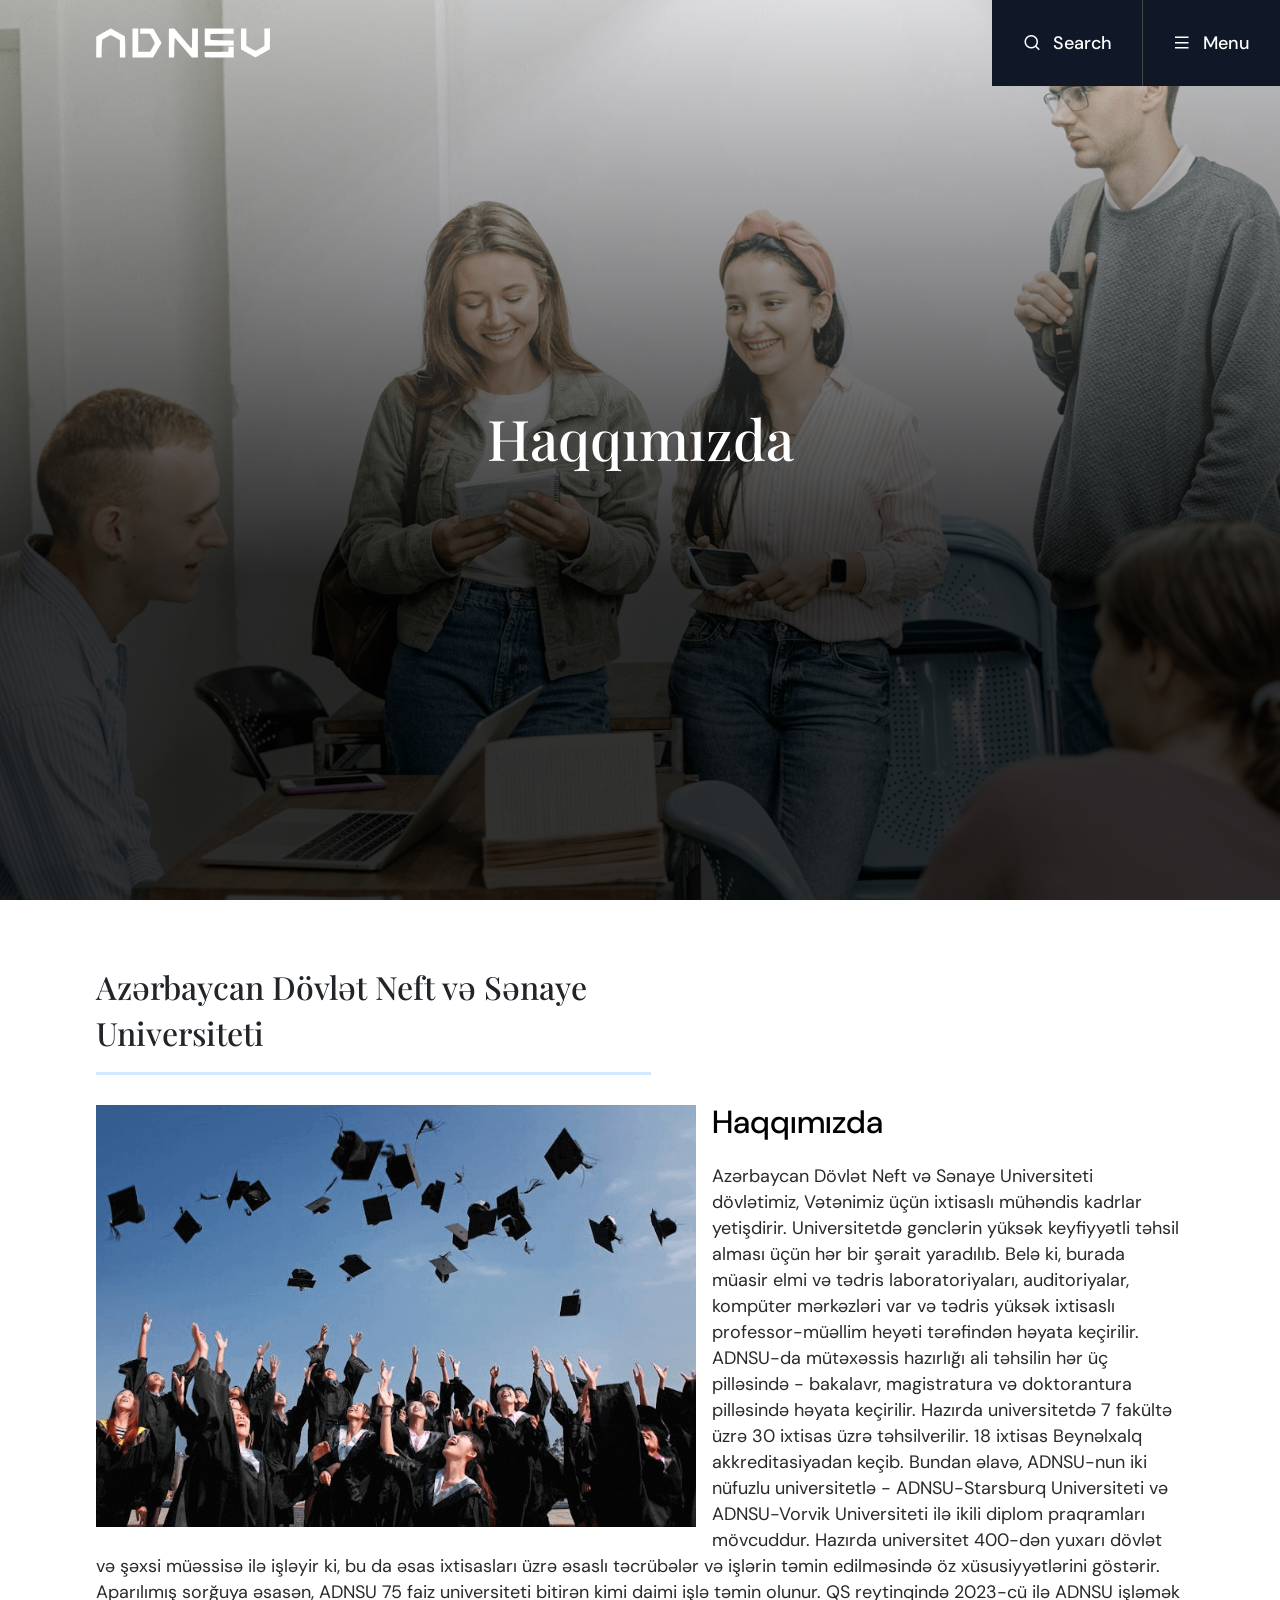
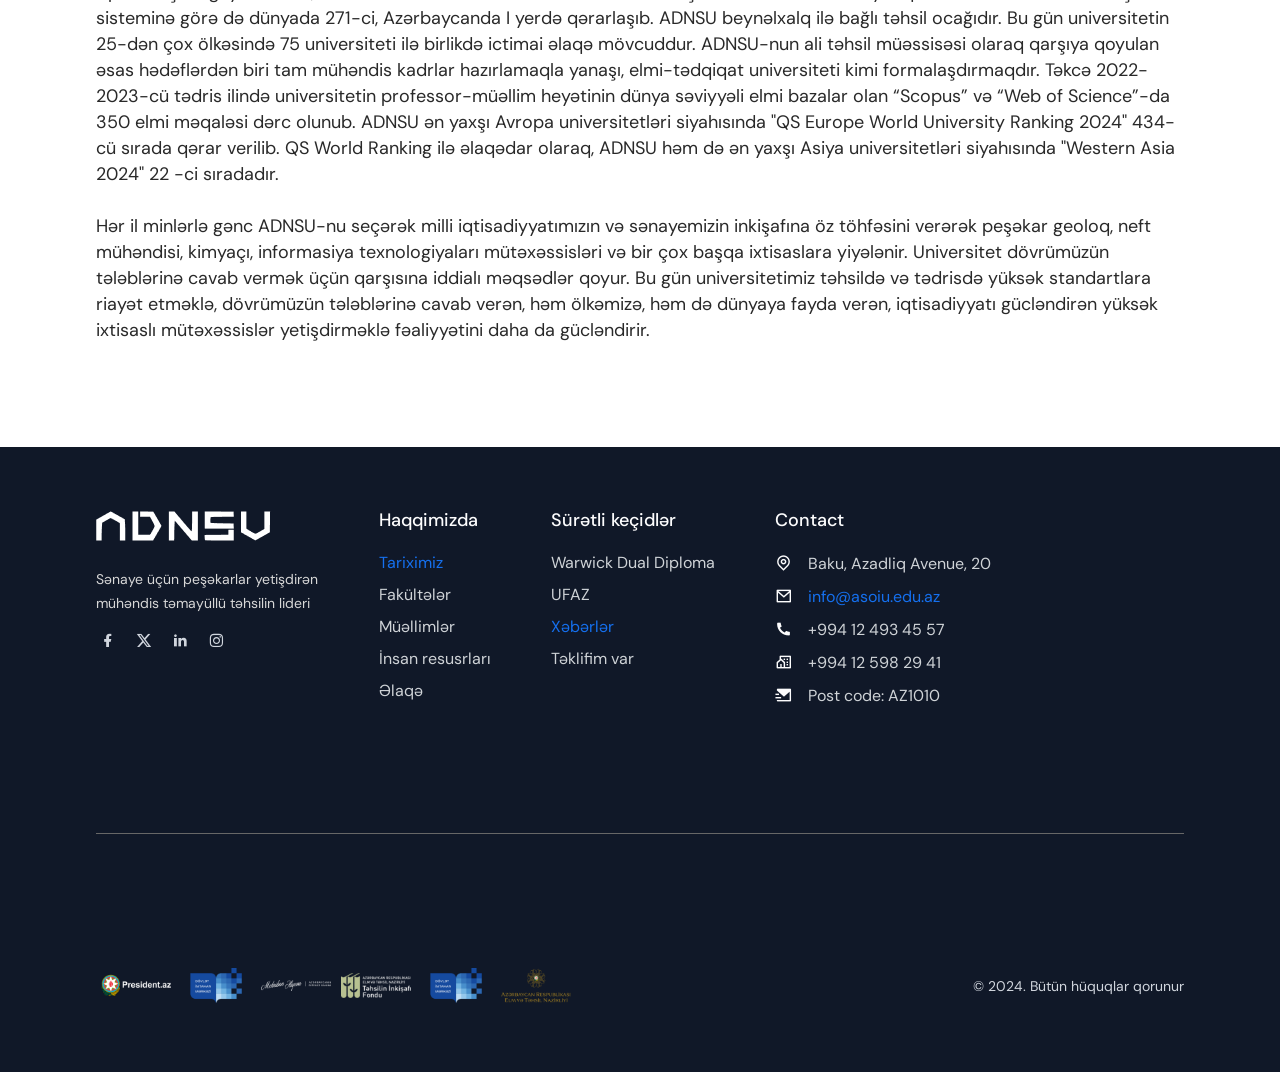
==== about_us.html @ 7d1d4681 "first commit" ====
<!DOCTYPE html>
<html lang="en">

<head>
    <meta charset="UTF-8">
    <meta name="viewport" content="width=device-width, initial-scale=1.0">
    <title>ASOIU - About Us Page</title>
    <link rel="shortcut icon" href="assets/img/favicon.ico" type="image/x-icon">
    <link rel="stylesheet" href="assets/plugins/wow@1.1.3/animate.min.css">
    <link rel="stylesheet" href="assets/plugins/owlcarousel@2.3.4/assets/owl.carousel.min.css">
    <link rel="stylesheet" href="assets/plugins/fancybox@5.0.36/fancybox.min.css">
    <link rel="stylesheet" href="assets/plugins/bootstrap@5.3.3/bootstrap.min.css">
    <link rel="stylesheet" href="assets/plugins/swiper@11.1.4/swiper-bundle.min.css">
    <link rel="stylesheet" href="assets/css/reset.css">
    <link rel="stylesheet" href="assets/css/main.css">
</head>

<body>
    <header class="header" style="background-image: url('assets/img/header/2.png');">
        <nav class="header__navbar">
            <figure class="navbar__logo">
                <a class="navbar__logo-link" href="#">
                    <img class="navbar__logo-img" src="assets/img/logo.png" alt="Logo">
                </a>
            </figure>
            <div class="navbar__navigation">
                <div class="navbar__search">
                    <button class="navbar__search-btn" id="navbar_search_btn">
                        <i class="ri-search-line"></i>
                        <span class="navbar__search-btn-name">Search</span>
                    </button>
                    <form class="navbar__search-input-container" id="navbar_search_input_container">
                        <input class="navbar__search-input" type="text" name="navbar_search" placeholder="Search...">
                        <i class="ri-search-line"></i>
                        <i class="ri-close-circle-line" id="navbar_search_close_btn"></i>
                    </form>
                </div>
                <div class="navbar__burger">
                    <button class="navbar__burger-btn" id="navbar_burger_btn">
                        <i class="ri-menu-line"></i>
                        <span class="navbar__burger-btn-name">Menu</span>
                    </button>
                </div>
            </div>
            <div class="navbar__menu" id="navbar_menu">
                <div class="menu__heading">
                    <div class="menu__logo">
                        <img class="menu__logo-img" src="assets/img/logo.png" alt="Logo">
                    </div>
                    <button class="menu__close-btn" id="navbar_menu_close_btn">
                        <span class="menu__close-btn-name">Close</span>
                        <i class="ri-close-large-line"></i>
                    </button>
                </div>
                <div class="menu__container">
                    <div class="menu" id="menu">
                        <ul class="menu__list">
                            <li class="menu__item">
                                <a class="menu__link" href="#" data-dropdown-observed="adnsu">
                                    ADNSU
                                </a>
                                <i class="ri-arrow-right-s-line"></i>
                            </li>
                            <li class="menu__item">
                                <a class="menu__link" href="#" data-dropdown-observed="struktur">
                                    Struktur
                                </a>
                                <i class="ri-arrow-right-s-line"></i>
                            </li>
                            <li class="menu__item">
                                <a class="menu__link" href="#">
                                    Akademik Fəaliyyət
                                </a>
                            </li>
                            <li class="menu__item">
                                <a class="menu__link" href="#">
                                    Xidmətlər
                                </a>
                            </li>
                            <li class="menu__item">
                                <a class="menu__link" href="#">
                                    Tələbə
                                </a>
                            </li>
                            <li class="menu__item">
                                <a class="menu__link" href="#">
                                    Example 1
                                </a>
                            </li>
                            <li class="menu__item">
                                <a class="menu__link" href="#">
                                    Example 2
                                </a>
                            </li>
                            <li class="menu__item">
                                <a class="menu__link" href="#">
                                    Example 3
                                </a>
                            </li>
                        </ul>
                    </div>
                    <div class="menu menu__dropdown" id="adnsu">
                        <ul class="menu__dropdown-list">
                            <li class="menu__dropdown-item">
                                <a class="menu__dropdown-link" href="#" data-dropdown-observed="example">
                                    Haqqımızda
                                </a>
                                <i class="ri-arrow-right-s-line"></i>
                            </li>
                            <li class="menu__dropdown-item">
                                <a class="menu__dropdown-link" href="#">
                                    Tariximiz
                                </a>
                            </li>
                            <li class="menu__dropdown-item">
                                <a class="menu__dropdown-link" href="#">
                                    Rəsmi sənədlər
                                </a>
                            </li>
                            <li class="menu__dropdown-item">
                                <a class="menu__dropdown-link" href="#">
                                    Keyfiyyət təminatı
                                </a>
                            </li>
                            <li class="menu__dropdown-item">
                                <a class="menu__dropdown-link" href="#">
                                    İdarə heyəti
                                </a>
                            </li>
                            <li class="menu__dropdown-item">
                                <a class="menu__dropdown-link" href="#">
                                    Administrasiya
                                </a>
                            </li>
                            <li class="menu__dropdown-item">
                                <a class="menu__dropdown-link" href="#">
                                    Mərkəzlər
                                </a>
                            </li>
                        </ul>
                    </div>
                    <div class="menu menu__dropdown" id="struktur">
                        <ul class="menu__dropdown-list">
                            <li class="menu__dropdown-item">
                                <a class="menu__dropdown-link" href="#">
                                    Beynəlxalq əlaqələr şöbəsi
                                </a>
                            </li>
                            <li class="menu__dropdown-item">
                                <a class="menu__dropdown-link" href="#">
                                    İctimaiyyətlə Əlaqələr və MarketinqDepartamenti
                                </a>
                            </li>
                            <li class="menu__dropdown-item">
                                <a class="menu__dropdown-link" href="#">
                                    Tədris-metodika şöbəsi
                                </a>
                            </li>
                            <li class="menu__dropdown-item">
                                <a class="menu__dropdown-link" href="#">
                                    Mühasibatlıq
                                </a>
                            </li>
                            <li class="menu__dropdown-item">
                                <a class="menu__dropdown-link" href="#">
                                    Kadrlar şöbəsi
                                </a>
                            </li>
                        </ul>
                    </div>
                    <div class="menu menu__dropdown" id="example">
                        <ul class="menu__dropdown-list">
                            <li class="menu__dropdown-item">
                                <a class="menu__dropdown-link" href="#">
                                    Example 1
                                </a>
                            </li>
                            <li class="menu__dropdown-item">
                                <a class="menu__dropdown-link" href="#">
                                    Example 2
                                </a>
                            </li>
                        </ul>
                    </div>
                </div>
                <div class="menu__quick-links">
                    <div class="quick-links__heading">
                        <span class="quick-links__title">Quick Links</span>
                        <i class="ri-arrow-right-s-line"></i>
                    </div>
                    <div class="quick-links__links">
                        <a class="quick-links__link" href="#">Warwick Dual Diploma</a>
                        <a class="quick-links__link" href="#">UFAZ</a>
                        <a class="quick-links__link" href="#">News</a>
                        <a class="quick-links__link" href="#">I have an idea</a>
                        <a class="quick-links__link" href="#">Contact us</a>
                    </div>
                </div>
            </div>
        </nav>
        <div class="header__heading">
            <h1 class="header__heading-title">
                Haqqımızda
            </h1>
        </div>
    </header>
    <main class="main">
        <section class="section">
            <h1 class="about__heading-title">Azərbaycan Dövlət Neft və Sənaye Universiteti</h1>
            <div class="about__content">
                <img src="assets/img/about_us/1.png" alt="graduates"
                    class="about__content-image">
                <h3 class="about__content-title">Haqqımızda</h3>
                <p class="about__content-text">
                    Azərbaycan Dövlət Neft və Sənaye Universiteti dövlətimiz, Vətənimiz üçün ixtisaslı mühəndis
                    kadrlar
                    yetişdirir. Universitetdə gənclərin yüksək keyfiyyətli təhsil alması üçün hər bir şərait
                    yaradılıb.
                    Belə ki, burada müasir elmi və tədris laboratoriyaları, auditoriyalar, kompüter mərkəzləri var
                    və
                    tədris yüksək ixtisaslı professor-müəllim heyəti tərəfindən həyata keçirilir. ADNSU-da
                    mütəxəssis
                    hazırlığı ali təhsilin hər üç pilləsində - bakalavr, magistratura və doktorantura pilləsində
                    həyata
                    keçirilir. Hazırda universitetdə 7 fakültə üzrə 30 ixtisas üzrə təhsilverilir. 18 ixtisas
                    Beynəlxalq
                    akkreditasiyadan keçib. Bundan əlavə, ADNSU-nun iki nüfuzlu universitetlə - ADNSU-Starsburq
                    Universiteti və ADNSU-Vorvik Universiteti ilə ikili diplom praqramları mövcuddur.

                    Hazırda universitet 400-dən yuxarı dövlət və şəxsi müəssisə ilə işləyir ki, bu da əsas ixtisasları
                    üzrə
                    əsaslı təcrübələr və işlərin təmin edilməsində öz xüsusiyyətlərini göstərir. Aparılımış sorğuya
                    əsasən,
                    ADNSU 75 faiz universiteti bitirən kimi daimi işlə təmin olunur. QS reytinqində 2023-cü ilə ADNSU
                    işləmək
                    sisteminə görə də dünyada 271-ci, Azərbaycanda I yerdə qərarlaşıb. ADNSU beynəlxalq ilə bağlı təhsil
                    ocağıdır. Bu gün universitetin 25-dən çox ölkəsində 75 universiteti ilə birlikdə ictimai əlaqə
                    mövcuddur.
                    ADNSU-nun ali təhsil müəssisəsi olaraq qarşıya qoyulan əsas hədəflərdən biri tam mühəndis kadrlar
                    hazırlamaqla yanaşı, elmi-tədqiqat universiteti kimi formalaşdırmaqdır. Təkcə 2022-2023-cü tədris
                    ilində
                    universitetin professor-müəllim heyətinin dünya səviyyəli elmi bazalar olan “Scopus” və “Web of
                    Science”-da
                    350 elmi məqaləsi dərc olunub. ADNSU ən yaxşı Avropa universitetləri siyahısında "QS Europe World
                    University
                    Ranking 2024" 434-cü sırada qərar verilib. QS World Ranking ilə əlaqədar olaraq, ADNSU həm də ən
                    yaxşı
                    Asiya
                    universitetləri siyahısında "Western Asia 2024" 22 -ci sıradadır.
                    <br><br>
                    Hər il minlərlə gənc ADNSU-nu seçərək milli iqtisadiyyatımızın və sənayemizin inkişafına öz
                    töhfəsini
                    verərək peşəkar geoloq, neft mühəndisi, kimyaçı, informasiya texnologiyaları mütəxəssisləri və bir
                    çox
                    başqa
                    ixtisaslara yiyələnir. Universitet dövrümüzün tələblərinə cavab vermək üçün qarşısına iddialı
                    məqsədlər
                    qoyur. Bu gün universitetimiz təhsildə və tədrisdə yüksək standartlara riayət etməklə, dövrümüzün
                    tələblərinə cavab verən, həm ölkəmizə, həm də dünyaya fayda verən, iqtisadiyyatı gücləndirən yüksək
                    ixtisaslı mütəxəssislər yetişdirməklə fəaliyyətini daha da gücləndirir.
                </p>
            </div>
        </section>
    </main>
    <footer class="footer">
        <section class="section">
            <div class="footer__grid-layout">
                <div class="footer__section">
                    <div class="footer__section-logo">
                        <a class="footer__section-logo-link" href="#">
                            <img class="footer__section-logo-img" src="assets/img/logo.png" alt="Logo">
                        </a>
                    </div>
                    <div class="footer__section-about">
                        <p class="footer__section-about-text">
                            Sənaye üçün peşəkarlar yetişdirən mühəndis təmayüllü təhsilin lideri
                        </p>
                    </div>
                    <div class="footer__section-icon">
                        <a class="footer__section-icon-link" href="#">
                            <i class="ri-facebook-fill"></i>
                        </a>
                        <a class="footer__section-icon-link" href="#">
                            <i class="ri-twitter-x-fill"></i>
                        </a>
                        <a class="footer__section-icon-link" href="#">
                            <i class="ri-linkedin-fill"></i>
                        </a>
                        <a class="footer__section-icon-link" href="#">
                            <i class="ri-instagram-line"></i>
                        </a>
                    </div>
                </div>
                <div class="footer__section">
                    <nav class="footer__nav">
                        <div class="footer__nav-section">
                            <h1 class="footer__nav-section-title">Haqqimizda</h1>
                        </div>
                        <ul class="footer__nav-list">
                            <li class="footer__nav-item">
                                <a class="footer__nav-link active" href="#">Tariximiz</a>
                            </li>
                            <li class="footer__nav-item">
                                <a class="footer__nav-link" href="#">Fakültələr</a>
                            </li>
                            <li class="footer__nav-item">
                                <a class="footer__nav-link" href="#">Müəllimlər</a>
                            </li>
                            <li class="footer__nav-item">
                                <a class="footer__nav-link" href="#">İnsan resusrları</a>
                            </li>
                            <li class="footer__nav-item">
                                <a class="footer__nav-link" href="#">Əlaqə</a>
                            </li>
                        </ul>
                    </nav>
                </div>
                <div class="footer__section">
                    <nav class="footer__nav">
                        <div class="footer__nav-section">
                            <h1 class="footer__nav-section-title">Sürətli keçidlər</h1>
                        </div>
                        <ul class="footer__nav-list">
                            <li class="footer__nav-item">
                                <a class="footer__nav-link" href="#">Warwick Dual Diploma</a>
                            </li>
                            <li class="footer__nav-item">
                                <a class="footer__nav-link" href="#">UFAZ</a>
                            </li>
                            <li class="footer__nav-item ">
                                <a class="footer__nav-link active" href="#">Xəbərlər</a>
                            </li>
                            <li class="footer__nav-item">
                                <a class="footer__nav-link" href="#">Təklifim var</a>
                            </li>
                        </ul>
                    </nav>
                </div>
                <div class="footer__section">
                    <nav class="footer__nav">
                        <div class="footer__nav-section">
                            <h1 class="footer__nav-section-title">Contact</h1>
                        </div>
                        <ul class="footer__nav-list">
                            <li class="footer__nav-item">
                                <a class="footer__nav-link" href="#">
                                    <i class="ri-map-pin-line"></i>
                                    <span class="footer__nav-link-name">Baku, Azadliq Avenue, 20</span>
                                </a>
                            </li>
                            <li class="footer__nav-item">
                                <a class="footer__nav-link active" href="#">
                                    <i class="ri-mail-line"></i>
                                    <span class="footer__nav-link-name">info@asoiu.edu.az</span>
                                </a>
                            </li>
                            <li class="footer__nav-item">
                                <a class="footer__nav-link" href="#">
                                    <i class="ri-phone-fill"></i>
                                    <span class="footer__nav-link-name">+994 12 493 45 57</span>
                                </a>
                            </li>
                            <li class="footer__nav-item">
                                <a class="footer__nav-link" href="#">
                                    <i class="ri-community-line"></i>
                                    <span class="footer__nav-link-name">+994 12 598 29 41</span>
                                </a>
                            </li>
                            <li class="footer__nav-item">
                                <a class="footer__nav-link" href="#">
                                    <i class="ri-mail-send-fill"></i>
                                    <span class="footer__nav-link-name">Post code: AZ1010</span>
                                </a>
                            </li>
                        </ul>
                    </nav>
                </div>
            </div>
        </section>
        <section class="section">
            <div class="footer__separator"></div>
        </section>
        <section class="section">
            <div class="footer__copyright">
                <div class="footer__partners">
                    <div class="partner__logo">
                        <a class="partner__link" href="#">
                            <img class="partner__logo-img" src="assets/img/partners/1.png" alt="Partner Logo">
                        </a>
                    </div>
                    <div class="partner__logo">
                        <a class="partner__link" href="#">
                            <img class="partner__logo-img" src="assets/img/partners/2.png" alt="Partner Logo">
                        </a>
                    </div>
                    <div class="partner__logo">
                        <a class="partner__link" href="#">
                            <img class="partner__logo-img" src="assets/img/partners/3.png" alt="Partner Logo">
                        </a>
                    </div>
                    <div class="partner__logo">
                        <a class="partner__link" href="#">
                            <img class="partner__logo-img" src="assets/img/partners/4.png" alt="Partner Logo">
                        </a>
                    </div>
                    <div class="partner__logo">
                        <a class="partner__link" href="#">
                            <img class="partner__logo-img" src="assets/img/partners/2.png" alt="Partner Logo">
                        </a>
                    </div>
                    <div class="partner__logo">
                        <a class="partner__link" href="#">
                            <img class="partner__logo-img" src="assets/img/partners/5.png" alt="Partner Logo">
                        </a>
                    </div>
                </div>
                <div class="footer__copyright-data">
                    <p class="footer__copyright-text">&copy; 2024. Bütün hüquqlar qorunur</p>
                </div>
            </div>
        </section>
    </footer>
    <script src="assets/plugins/jquery@3.7.1/jquery.min.js"></script>
    <script src="assets/plugins/jqueryui@1.14.0/jquery-ui.min.js"></script>
    <script src="assets/plugins/wow@1.1.3/wow.min.js"></script>
    <script src="assets/plugins/owlcarousel@2.3.4/owl.carousel.min.js"></script>
    <script src="assets/plugins/fancybox@5.0.36/fancybox.umd.min.js"></script>
    <script src="assets/plugins/bootstrap@5.3.3/bootstrap.bundle.min.js"></script>
    <script src="assets/plugins/swiper@11.1.4/swiper-bundle.min.js"></script>
    <script defer src="assets/js/main.js"></script>
</body>

</html>
---- assets/css/main.css ----
@import url("https://fonts.googleapis.com/css2?family=DM+Sans:ital,opsz,wght@0,9..40,100..1000;1,9..40,100..1000&display=swap");
@import url("https://fonts.googleapis.com/css2?family=Playfair+Display:ital,wght@0,400..900;1,400..900&display=swap");
@import url("../icons/remixicon@4.3.0/remixicon.css");

*,
*::before,
*::after {
    margin: 0px;
    padding: 0px;
    box-sizing: border-box;
}

body {
    font-family: "DM Sans", sans-serif;
    background-color: #FFFFFF;
    overflow-x: hidden;
    overflow-y: auto;
}


/*HEADER STYLE - START*/

.header {
    position: relative;
    width: 100%;
    height: 100vh;
    background-color: #FFFFFF;
    background-size: cover;
    background-repeat: no-repeat;
    background-position: center center;
    overflow: hidden;
}

.header__compact {
    height: auto;
}

.header__half {
    height: 50vh;
}

.header__compact>.header__navbar {
    position: static;
    background-color: #CECCCC;
}

.header__compact::before {
    content: none !important;
    display: none;
}

.header::before {
    content: "";
    position: absolute;
    bottom: 0px;
    left: 0px;
    width: 100%;
    height: 100%;
    background-image: linear-gradient(180deg, rgba(186, 186, 186, 0.4) 0%, rgba(0, 0, 0, 0.8) 64%);
    z-index: 2;
}

.header__navbar {
    position: absolute;
    width: 100%;
    height: auto;
    display: flex;
    flex-direction: row;
    justify-content: space-between;
    align-items: center;
    z-index: 512;
}

.navbar__logo {
    width: 175px;
    height: 30px;
    margin-left: 96px;
    overflow: hidden;
}

.navbar__logo-link {
    display: flex;
    flex-direction: column;
    justify-content: flex-start;
    align-items: flex-start;
}

.navbar__logo-img {
    width: 100%;
    height: 100%;
    object-fit: contain;
    object-position: center center;
}

.navbar__navigation {
    display: flex;
    flex-direction: row;
    justify-content: flex-end;
    align-items: stretch;
    transition: width 160ms linear;
}

.navbar__search {
    width: 100%;
    min-width: 151px;
    height: auto;
    display: flex;
    flex-direction: row;
    justify-content: space-between;
    align-items: center;
    background-color: #101828;
    border-right: 1px solid #464646;
    padding: 30px;
    overflow: hidden;
    transition: width 160ms linear;
}

.navbar__search-btn {
    width: 90px;
    display: flex;
    flex-direction: row;
    justify-content: center;
    align-items: center;
    background-color: transparent;
    border: none;
    outline: none;
    color: #FFFFFF;
    transition: width 160ms linear;
    overflow: hidden;
    cursor: pointer;
}

.navbar__search-btn>i {
    display: flex;
    font-size: 18px;
    color: inherit;
    margin-right: 12px;
    transition: color 160ms linear;
}

.navbar__search-btn-name {
    font-family: "DM Sans", sans-serif;
    font-size: 18px;
    font-weight: 500;
    line-height: 26px;
    text-align: center;
    color: inherit;
    transition: color 160ms linear;
}

.navbar__search-btn:hover {
    color: #1570EF;
}

.navbar__search-input-container {
    position: relative;
    width: 0px;
    height: 26px;
    transition: width 160ms linear;
    overflow: hidden;
}

.navbar__search-input {
    position: absolute;
    top: 0px;
    left: 0px;
    width: 100%;
    height: 100%;
    background-color: transparent;
    border: none;
    outline: none;
    font-size: 12px;
    font-weight: 400;
    line-height: 16px;
    color: #FFFFFF;
    padding: 6px 66px 6px 6px;
}

.navbar__search-input::placeholder {
    color: rgba(255, 255, 255, 0.5);
}

.navbar__search-input-container>i:nth-of-type(1) {
    position: absolute;
    top: 3px;
    right: 36px;
    display: flex;
    font-size: 20px;
    color: #FFFFFF;
    transition: color 160ms linear;
    cursor: pointer;
}

.navbar__search-input-container>i:nth-of-type(1):hover {
    color: #1570EF;
}

.navbar__search-input-container>i:nth-of-type(2) {
    position: absolute;
    top: 3px;
    right: 6px;
    display: flex;
    font-size: 20px;
    color: #FFFFFF;
    transition: color 160ms linear;
    cursor: pointer;
}

.navbar__search-input-container>i:nth-of-type(2):hover {
    color: #1570EF;
}

.navbar__burger {
    display: flex;
    flex-direction: row;
    justify-content: center;
    align-items: center;
    background-color: #101828;
    padding: 30px;
}

.navbar__burger-btn {
    display: flex;
    flex-direction: row;
    justify-content: center;
    align-items: center;
    background-color: transparent;
    border: none;
    outline: none;
    color: #FFFFFF;
    transition: color 160ms linear;
    cursor: pointer;
}

.navbar__burger-btn>i {
    display: flex;
    flex-direction: column;
    justify-content: center;
    align-items: center;
    font-size: 18px;
    color: inherit;
    margin-right: 12px;
}

.navbar__burger-btn-name {
    font-family: "DM Sans", sans-serif;
    font-size: 18px;
    font-weight: 500;
    line-height: 26px;
    text-align: center;
    color: inherit;
}

.navbar__burger-btn:hover {
    color: #1570EF;
}

.navbar__menu {
    position: fixed;
    top: 0px;
    left: 0px;
    width: 100%;
    height: 100vh;
    display: none;
    flex-direction: column;
    justify-content: space-between;
    align-items: flex-start;
    background-color: rgba(0, 21, 40, 0.80);
    backdrop-filter: blur(8px);
    opacity: 1;
    padding: 0px 96px;
}

.menu__heading {
    width: 100%;
    height: auto;
    display: flex;
    flex-direction: row;
    justify-content: space-between;
    align-items: center;
    padding: 24px 0px;
    margin-bottom: 12px;
}

.menu__logo {
    width: 175px;
    height: 30px;
}

.menu__logo-img {
    width: 100%;
    height: 100%;
    object-fit: contain;
    object-position: center center;
}

.menu__close-btn {
    display: flex;
    flex-direction: row;
    justify-content: flex-start;
    align-items: center;
    border: none;
    outline: none;
    color: #FDFDFD;
    background-color: transparent;
    cursor: pointer;
}

.menu__close-btn-name {
    font-size: 18px;
    font-weight: 500;
    line-height: 26px;
    color: inherit;
    margin-right: 14px;
    transition: color 160ms linear;
}

.menu__close-btn>i {
    width: 38px;
    height: 38px;
    display: flex;
    flex-direction: row;
    justify-content: center;
    align-items: center;
    border: 1px solid #1570EF;
    border-radius: 50%;
    transition: color 160ms linear;
}

.menu__close-btn:hover {
    color: #1570EF;
}

.menu__container {
    width: 100%;
    height: 100%;
    display: flex;
    flex-direction: row;
    justify-content: flex-start;
    align-items: flex-start;
    overflow-y: hidden;
    overflow-x: auto;
}

.menu__container::-webkit-scrollbar {
    height: 4px;
    border-radius: 8px;
}

.menu__container::-webkit-scrollbar-thumb {
    background-color: #909090;
    border-radius: 8px;
}

.menu__container::-webkit-scrollbar-track {
    background-color: #D9D9D9;
    border-radius: 8px;
}

.menu {
    width: auto;
    height: 100%;
    display: flex;
    flex-direction: column;
    justify-content: flex-start;
    align-items: flex-start;
    padding-bottom: 32px;
}

.menu__list {
    width: auto;
    height: 100%;
    position: relative;
    display: flex;
    flex-direction: column;
    justify-content: flex-start;
    align-items: flex-start;
    list-style-type: none;
    padding-right: 32px;
    overflow-x: hidden;
    overflow-y: auto;
}

.menu__list::-webkit-scrollbar {
    width: 4px;
    border-radius: 8px;
}

.menu__list::-webkit-scrollbar-thumb {
    background-color: #909090;
    border-radius: 8px;
}

.menu__list::-webkit-scrollbar-track {
    background-color: #D9D9D9;
    border-radius: 8px;
}

.menu__item {
    width: 100%;
    height: auto;
    display: flex;
    flex-direction: row;
    justify-content: flex-start;
    align-items: center;
}

.menu__item>i {
    display: flex;
    font-size: 32px;
    color: #B1B1B1;
}

.menu__item:not(:last-of-type) {
    margin-bottom: 4px;
}

.menu__link {
    width: 100%;
    height: auto;
    display: flex;
    flex-direction: row;
    justify-content: flex-start;
    align-items: flex-start;
    text-decoration: none;
    text-wrap: nowrap;
    font-family: "Playfair Display", serif;
    font-size: 36px;
    font-weight: 600;
    line-height: 42px;
    color: #B1B1B1;
    padding: 10px 10px 10px 0px;
    transition: color 160ms linear;
}

.menu__link.active {
    text-decoration-line: underline;
    text-underline-offset: 10px;
    color: #FFFFFF;
}

.menu__link:hover {
    color: #FFFFFF;
}

.menu__dropdown {
    display: none;
}

.menu__dropdown-list {
    width: auto;
    height: 100%;
    position: relative;
    flex-direction: column;
    justify-content: flex-start;
    align-items: flex-start;
    list-style-type: none;
    padding: 0px 32px;
    overflow-x: hidden;
    overflow-y: auto;
}

.menu__dropdown-list::-webkit-scrollbar {
    width: 4px;
    border-radius: 8px;
}

.menu__dropdown-list::-webkit-scrollbar-thumb {
    background-color: #909090;
    border-radius: 8px;
}

.menu__dropdown-list::-webkit-scrollbar-track {
    background-color: #D9D9D9;
    border-radius: 8px;
}

.menu__dropdown-item {
    width: 100%;
    height: auto;
    display: flex;
    flex-direction: row;
    justify-content: flex-start;
    align-items: center;
}

.menu__dropdown-item>i {
    display: flex;
    font-size: 28px;
    color: #B1B1B1;
}

.menu__dropdown-item:not(:last-of-type) {
    margin-bottom: 4px;
}

.menu__dropdown-link {
    width: 100%;
    height: auto;
    display: flex;
    flex-direction: row;
    justify-content: flex-start;
    align-items: flex-start;
    text-decoration: none;
    text-wrap: nowrap;
    font-size: 20px;
    font-weight: 500;
    line-height: 32px;
    color: #B1B1B1;
    padding: 10px 10px 10px 0px;
    transition: color 160ms linear;
}

.menu__dropdown-link.active {
    text-decoration-line: underline;
    text-underline-offset: 10px;
    color: #FFFFFF;
}

.menu__dropdown-link:hover {
    color: #FFFFFF;
}

.menu__quick-links {
    width: 100%;
    height: auto;
    display: flex;
    flex-direction: row;
    justify-content: flex-start;
    align-items: center;
    padding: 24px 0px;
    overflow-x: auto;
    overflow-y: hidden;
}

.menu__quick-links::-webkit-scrollbar {
    height: 4px;
    border-radius: 8px;
}

.menu__quick-links::-webkit-scrollbar-thumb {
    background-color: #909090;
    border-radius: 8px;
}

.menu__quick-links::-webkit-scrollbar-track {
    background-color: #D9D9D9;
    border-radius: 8px;
}

.quick-links__heading {
    width: auto;
    height: auto;
    display: flex;
    flex-direction: row;
    justify-content: flex-start;
    align-items: center;
    margin-right: 16px;
}

.quick-links__title {
    text-wrap: nowrap;
    font-size: 28px;
    font-weight: 400;
    line-height: 40px;
    color: #B1B1B1;
}

.quick-links__heading>i {
    display: flex;
    font-size: 24px;
    color: #909090;
    margin-left: 10px;
}

.quick-links__links {
    width: auto;
    height: auto;
    display: flex;
    flex-direction: row;
    justify-content: flex-start;
    align-items: center;
}

.quick-links__link {
    text-decoration: none;
    text-wrap: nowrap;
    font-size: 24px;
    font-weight: 500;
    line-height: 36px;
    color: #B1B1B1;
    transition: color 160ms linear;
}

.quick-links__link:hover {
    text-decoration: none;
    font-size: 24px;
    font-weight: 500;
    line-height: 36px;
    color: #1570EF;
}

.quick-links__link:not(:last-of-type) {
    margin-right: 20px;
}

.header__heading {
    position: absolute;
    top: 50%;
    left: 50%;
    transform: translate(-50%, -50%);
    display: flex;
    flex-direction: column;
    justify-content: center;
    align-items: center;
    z-index: 128;
}

.header__heading-title {
    max-width: 656px;
    text-align: center;
    font-family: "Playfair Display", serif;
    font-size: 56px;
    font-weight: 500;
    line-height: 64px;
    color: #FFFFFF;
    margin-bottom: 24px;
}

.header__heading-description {
    max-width: 656px;
    text-align: center;
    font-size: 18px;
    font-weight: 400;
    line-height: 26px;
    color: #FDFDFD;
}

.header__heading-left-bottom {
    top: unset;
    right: unset;
    bottom: 0px;
    left: 0px;
    align-items: flex-start;
    transform: none;
    padding: 48px 80px;
}




.header__heading-separation {
    width: 100%;
    height: auto;
    display: flex;
    flex-direction: row;
    justify-content: space-between;
    align-items: center;
    padding: 0px 80px;
}

.header__heading-content {
    display: flex;
    flex-direction: row;
    justify-content: flex-start;
    align-items: center;
}

.header__heading-description--separation {
    max-width: 480px;
    font-size: 32px;
    line-height: 34px;
    text-align: left;
}

.header__heading-vertical-separator {
    width: 1px;
    height: 192px;
    background-color: #FFFFFF;
    margin-right: 90px;
}

/*HEADER STYLE - ENDED*/

/*MAIN STYLE - START*/

.main {
    width: 100%;
    height: auto;
    display: flex;
    flex-direction: column;
    justify-content: center;
    align-items: center;
    overflow: hidden;
}

.section {
    max-width: 1320px;
    width: 100%;
    height: auto;
    display: flex;
    flex-direction: column;
    justify-content: flex-start;
    align-items: flex-start;
    overflow: hidden;
}

.section__fluid {
    padding: 64px 0px;
}

/* .section__heading {
    width: 100%;
    height: auto;
    display: flex;
    flex-direction: column;
    justify-content: center;
    align-items: center;
}
 */
/* .section__title {
    text-align: center;
    font-size: 56px;
    font-weight: 700;
    line-height: 64px;
    color: #000000;
    margin-bottom: 24px;
}

.section__description {
    text-align: center;
    font-size: 22px;
    font-weight: 400;
    line-height: 34px;
    color: #000000;
    margin-bottom: 24px;
}

.section__link {
    border: 1px solid #98A2B3;
    text-decoration: none;
    font-size: 22px;
    font-weight: 500;
    line-height: 34px;
    color: #98A2B3;
    padding: 14px 24px;
    transition: background-color 160ms linear, color 160ms linear;
} */

/* .section__link:hover {
    background-color: #98A2B3;
    color: #FFFFFF;
}
 */










.login__section {
    width: 100%;
    height: 100vh;
    display: grid;
    grid-template-columns: 1.5fr 1fr;
    overflow: hidden;
}

.login__illustration {
    position: relative;
    width: 100%;
    height: 100%;
    display: flex;
    flex-direction: column;
    justify-content: center;
    align-items: center;
    background-color: #0575E6;
    background-image: linear-gradient(180deg, #0575E6 0%, #02298A 50%, #021B79 100%);
    background-size: cover;
    background-repeat: no-repeat;
    background-position: center center;
    filter: grayscale(100%);
    padding: 48px 80px;
    overflow: hidden;
    animation: illustrationAnimation 8192ms linear infinite alternate;
}

@keyframes illustrationAnimation {
    from {
        filter: grayscale(100%);
    }

    to {
        filter: grayscale(0%);
    }
}

.login__illustration-title {
    font-family: "Playfair Display", serif;
    font-size: 56px;
    font-weight: 600;
    line-height: 64px;
    color: #FFFFFF;
}

.login__panel {
    width: 100%;
    height: auto;
    display: flex;
    flex-direction: column;
    justify-content: flex-start;
    align-items: flex-start;
    padding: 48px 80px;
    overflow-x: hidden;
    overflow-y: auto;
}

.login__panel-form-container {
    width: 100%;
    height: auto;
    display: flex;
    flex: 1;
    flex-direction: column;
    justify-content: center;
    align-items: center;
    margin-bottom: 40px;
}

.login__panel-form {
    width: 100%;
    height: auto;
}

.login__panel-copyright {
    width: 100%;
    height: auto;
    display: flex;
    flex-direction: column;
    justify-content: center;
    align-items: center;
}

.login__panel-copyright-content {
    font-size: 14px;
    font-weight: 400;
    line-height: 22px;
    color: #6C6C6C;
    text-align: center;
    /* RENAME TEXT_ALIGN */
}

.input__wrapper {
    position: relative;
}

.input__wrapper>input {
    padding-right: 32px;
}

.input__wrapper>button {
    position: absolute;
    top: 50%;
    right: 10px;
    transform: translateY(-50%);
    display: flex;
    flex-direction: row;
    justify-content: flex-start;
    align-items: flex-start;
    background-color: transparent;
    border: none;
    outline: none;
    cursor: pointer;
}

.input__wrapper>button>i {
    display: flex;
    color: #D0D5DD;
}





































.section__faculty-specializations-heading {
    width: 100%;
    height: auto;
    display: flex;
    flex-direction: column;
    justify-content: center;
    align-items: center;
    margin-bottom: 40px;
}

.section__faculty-specializations-heading-title {
    font-family: "Playfair Display", serif;
    font-size: 36px;
    font-weight: 500;
    line-height: 42px;
    text-align: center;
    color: #222222;
}

.faculty-specialization__list {
    width: 100%;
    height: auto;
    display: grid;
    grid-template-columns: repeat(3, 1fr);
    gap: 48px;
}

.faculty-specialization__item {
    width: 100%;
    height: auto;
    display: flex;
    flex-direction: column;
    justify-content: flex-start;
    align-items: flex-start;
    border-right: 1px solid #E4E4E7;
    padding-right: 48px;
}

.faculty-specialization__item:nth-of-type(3n) {
    border: none;
}

.faculty-specialization__icon {
    width: 50px;
    height: 50px;
    margin-bottom: 32px;
}

.faculty-specialization__icon-img {
    width: 100%;
    height: 100%;
    object-fit: contain;
    object-position: center center;
}

.faculty-specialization__detail {
    width: 100%;
    height: auto;
    display: flex;
    flex-direction: column;
    justify-content: flex-start;
    align-items: flex-start;
}

.faculty-specialization__detail-title {
    font-family: "Playfair Display", serif;
    font-size: 32px;
    font-weight: 400;
    line-height: 36px;
    color: #18181B;
    margin-bottom: 24px;
}

.faculty-specialization__detail-description {
    font-size: 16px;
    font-weight: 400;
    line-height: 24px;
    color: #36384E;
}

.section__faculty-teachers-heading {
    width: 100%;
    height: auto;
    display: flex;
    flex-direction: column;
    justify-content: center;
    align-items: center;
    margin-bottom: 40px;
}

.section__faculty-teachers-heading-title {
    font-family: "Playfair Display", serif;
    font-size: 36px;
    font-weight: 500;
    line-height: 42px;
    text-align: center;
    color: #222222;
}

.faculty-teacher__list {
    width: 100%;
    height: auto;
    display: grid;
    grid-template-columns: repeat(4, 1fr);
    gap: 48px;
    margin-bottom: 40px;
}

.faculty-teacher__item {
    width: 100%;
    height: auto;
    display: flex;
    flex-direction: column;
    justify-content: flex-start;
    align-items: flex-start;
}

.faculty-teacher__poster {
    width: 100%;
    height: 384px;
    margin-bottom: 24px;
}

.faculty-teacher__poster-img {
    width: 100%;
    height: 100%;
    object-fit: cover;
    object-position: center center;
}

.faculty-teacher__detail {
    width: 100%;
    height: auto;
    display: flex;
    flex-direction: column;
    justify-content: flex-start;
    align-items: flex-start;
}

.faculty-teacher__detail-title {
    font-size: 26px;
    font-weight: 500;
    line-height: 38px;
    color: #101828;
    margin-bottom: 12px;
}

.faculty-teacher__detail-job {
    font-size: 14px;
    font-weight: 600;
    line-height: 20px;
    color: #0055CC;
}

.faculty-teachers__see-more {
    width: 100%;
    height: auto;
    display: flex;
    flex-direction: column;
    justify-content: center;
    align-items: center;
}

.faculty-teachers__see-more-link {
    display: flex;
    flex-direction: row;
    justify-content: flex-start;
    align-items: flex-start;
    text-decoration: none;
    color: #0055CC;
    transition: color 160ms linear;
}

.faculty-teachers__see-more-link:hover {
    color: #B53471;
}

.faculty-teachers__see-more-link>i {
    display: flex;
    font-size: 24px;
    color: inherit;
}

.faculty-teachers__see-more-link-name {
    font-size: 18px;
    font-weight: 500;
    line-height: 26px;
    color: inherit;
}













.section__faculty-curriculum-heading {
    width: 100%;
    height: auto;
    display: flex;
    flex-direction: column;
    justify-content: center;
    align-items: center;
    margin-bottom: 40px;
}

.section__faculty-curriculum-heading-title {
    font-family: "Playfair Display", serif;
    font-size: 36px;
    font-weight: 500;
    line-height: 42px;
    text-align: center;
    color: #222222;
}

.faculty-curriculum__list {
    width: 100%;
    height: auto;
    display: flex;
    flex-direction: column;
    justify-content: flex-start;
    align-items: flex-start;
}

.faculty-curriculum__item {
    width: 100%;
    height: auto;
    display: flex;
    flex-direction: row;
    justify-content: flex-start;
    align-items: center;
}

.faculty-curriculum__item:not(:last-of-type) {
    margin-bottom: 24px;
}

.faculty-curriculum__icon {
    width: 50px;
    height: auto;
    margin-right: 12px;
}

.faculty-curriculum__icon-img {
    width: 100%;
    height: 100%;
    object-fit: contain;
    object-position: center center;
}

.faculty-curriculum__detail {
    display: flex;
    flex-direction: column;
    justify-content: flex-start;
    align-items: flex-start;
}

.faculty-curriculum__link {
    text-decoration: none;
    font-size: 20px;
    font-weight: 400;
    line-height: 32px;
    color: #0055CC;
    transition: color 160ms linear;
}

.faculty-curriculum__link:hover {
    color: #B53471;
}




















.section__faculty-departments-heading {
    width: 100%;
    height: auto;
    display: flex;
    flex-direction: column;
    justify-content: center;
    align-items: center;
    margin-bottom: 40px;
}

.section__faculty-departments-heading-title {
    font-family: "Playfair Display", serif;
    font-size: 36px;
    font-weight: 500;
    line-height: 42px;
    text-align: center;
    color: #222222;
}

.faculty-department__list {
    width: 100%;
    height: auto;
    display: grid;
    grid-template-columns: repeat(4, 1fr);
    gap: 48px;
    margin-bottom: 40px;
}

.faculty-department__item {
    width: 100%;
    height: auto;
    display: flex;
    flex-direction: column;
    justify-content: flex-start;
    align-items: flex-start;
}

.faculty-department__poster {
    width: 100%;
    height: 288px;
    margin-bottom: 18px;
}

.faculty-department__poster-img {
    width: 100%;
    height: 100%;
    object-fit: cover;
    object-position: center center;
}

.faculty-department__detail {
    width: 100%;
    height: auto;
    display: flex;
    flex-direction: column;
    justify-content: flex-start;
    align-items: flex-start;
}

.faculty-department__detail-title {
    font-size: 20px;
    font-weight: 500;
    line-height: 38px;
    color: #181818;
}

.faculty-department__detail-link {
    display: flex;
    flex-direction: row;
    justify-content: flex-start;
    align-items: center;
    text-decoration: none;
    color: #0055CC;
    transition: color 160ms linear;
}

.faculty-department__detail-link:hover {
    color: #B53471;
}

.faculty-department__detail-link>i {
    display: flex;
    font-size: 20px;
    color: inherit;
}

.faculty-department__detail-link-name {
    font-size: 18px;
    font-weight: 400;
    line-height: 26px;
    color: inherit;
}






.section__faculty-laboratory-heading {
    width: 100%;
    height: auto;
    display: flex;
    flex-direction: column;
    justify-content: center;
    align-items: center;
    margin-bottom: 40px;
}

.section__faculty-laboratory-heading-title {
    font-family: "Playfair Display", serif;
    font-size: 36px;
    font-weight: 500;
    line-height: 42px;
    text-align: center;
    color: #222222;
}

.faculty-laboratory__gallery {
    width: 100%;
    height: auto;
    display: flex;
    flex-direction: column;
    justify-content: flex-start;
    align-items: flex-start;
}

.faculty-laboratory__grid-two-columns {
    width: 100%;
    height: auto;
    display: grid;
    grid-template-columns: 1fr 2fr;
    gap: 24px;
}

.faculty-laboratory__grid-four-columns {
    width: 100%;
    height: auto;
    display: grid;
    grid-template-columns: 1fr 1fr 1fr 1fr;
    gap: 24px;
}

.faculty-laboratory__gallery-item {
    width: 100%;
    display: flex;
    flex-direction: column;
    justify-content: flex-start;
    align-items: flex-start;
    cursor: pointer;
    overflow: hidden;
    margin-bottom: 24px;
}

.faculty-laboratory__grid-two-columns>.faculty-laboratory__gallery-item {
    height: 480px;
}

.faculty-laboratory__grid-four-columns>.faculty-laboratory__gallery-item {
    height: 240px;
}

.faculty-laboratory__gallery-fancybox {
    position: relative;
    width: 100%;
    height: 100%;
    display: flex;
    flex-direction: column;
    justify-content: flex-start;
    align-items: flex-start;
    overflow: hidden;
}

.faculty-laboratory__gallery-fancybox:before {
    content: "";
    position: absolute;
    bottom: 0px;
    left: 0px;
    width: 100%;
    height: 0%;
    background-image: linear-gradient(180deg, rgba(255, 255, 255, 0) 0%, rgba(21, 112, 239, 0.5) 100%);
    opacity: 0.5;
    transition: height 160ms linear;
}

.faculty-laboratory__gallery-fancybox:hover::before {
    height: 100%;
}

.faculty-laboratory__gallery-item-img {
    width: 100%;
    height: 100%;
    object-fit: cover;
    object-position: center center;
}











































































































.section__projects-heading {
    width: 100%;
    height: auto;
    display: flex;
    flex-direction: column;
    justify-content: flex-start;
    align-items: flex-start;
}

.section__projects-heading-title {
    font-family: "Playfair Display", serif;
    font-size: 36px;
    font-weight: 500;
    line-height: 42px;
    color: #222222;
}

.section__projects-heading-separator {
    width: 100%;
    height: 1px;
    display: flex;
    flex-direction: column;
    justify-content: flex-start;
    align-items: flex-start;
    background-color: #B1B1B1;
    margin: 40px 0px;
}

.projects__section {
    width: 100%;
    height: auto;
    display: flex;
    flex-direction: column;
    justify-content: flex-start;
    align-items: flex-start;
}

.projects__carousel {
    width: 100%;
    height: auto;
    display: flex;
    flex-direction: column;
    justify-content: flex-start;
    align-items: flex-start;
}


.project__carousel-item {
    width: 100%;
    height: auto;
    filter: grayscale(100%);
    transition: filter 160ms linear;
}

.project__carousel-item:hover {
    filter: grayscale(0%);
}

.project__carousel-item-img {
    width: 100%;
    height: 100%;
    object-fit: contain;
    object-position: center center;
}




























.section__history-heading {
    width: 100%;
    height: auto;
    display: flex;
    flex-direction: column;
    justify-content: flex-start;
    align-items: flex-start;
    margin-bottom: 40px;
}

.section__history-heading-title {
    font-family: "Playfair Display", serif;
    font-size: 46px;
    font-weight: 600;
    line-height: 58px;
    margin-bottom: 24px;
}

.section__history-heading-date {
    font-size: 16px;
    font-weight: 500;
    line-height: 24px;
    color: #F8F8F8;
    background-color: #101214;
    padding: 12px 48px;
}

.history__section {
    width: 100%;
    height: auto;
}

.history__content {
    width: 100%;
    height: auto;
    margin-bottom: 32px;
}

.history__text {
    width: 100%;
    height: auto;
    line-height: 24px;
}

.history__see-more {
    width: 100%;
    height: auto;
    display: flex;
    flex-direction: column;
    justify-content: flex-start;
    align-items: flex-start;
}

.history__see-more-link {
    display: flex;
    flex-direction: row;
    justify-content: flex-start;
    align-items: center;
    text-decoration: none;
    color: #1570EF;
    transition: color 160ms linear;
}

.history__see-more-link:hover {
    color: #B53471;
}

.history__see-more-link>i {
    display: flex;
    font-size: 32px;
    color: inherit;
    margin-left: 18px;
}

.history__see-more-link-name {
    text-decoration: underline;
    font-size: 28px;
    font-weight: 500;
    line-height: 40px;
    color: inherit;
}



























.history__seemore-title {
    font-size: 28px;
    font-family: 'DM Sans';
    font-weight: 500;
}

.history__seemore-content {
    text-decoration: none;
}

.history__seemore-title {
    text-decoration: underline;
}


































































.section__partners-heading {
    width: 100%;
    height: auto;
    display: flex;
    flex-direction: column;
    justify-content: flex-start;
    align-items: flex-start;
}

.section__partners-heading-title {
    font-family: "Playfair Display", serif;
    font-size: 36px;
    font-weight: 500;
    line-height: 42px;
    color: #222222;
}

.section__partners-heading-separator {
    width: 100%;
    height: 1px;
    display: flex;
    flex-direction: column;
    justify-content: flex-start;
    align-items: flex-start;
    background-color: #B1B1B1;
    margin: 40px 0px;
}

.partners__section {
    width: 100%;
    height: auto;
    display: flex;
    flex-direction: column;
    justify-content: flex-start;
    align-items: flex-start;
}

.partners__carousel {
    width: 100%;
    height: auto;
    display: flex;
    flex-direction: column;
    justify-content: flex-start;
    align-items: flex-start;
}

.partner__carousel-item {
    width: 100%;
    height: auto;
    filter: grayscale(100%);
    transition: filter 160ms linear;
}

.partner__carousel-item:hover {
    filter: grayscale(0%);
}

.partner__carousel-item-img {
    width: 100%;
    height: 100%;
    object-fit: contain;
    object-position: center center;
}



















.faq__list {
    width: 100%;
    height: auto;
    display: flex;
    flex-direction: column;
    justify-content: flex-start;
    align-items: flex-start;
}

.faq__item {
    width: 100%;
    height: auto;
    display: flex;
    flex-direction: column;
    justify-content: flex-start;
    align-items: flex-start;
    border-bottom: 1px solid #101214;
    padding: 18px 0px;
}

.faq__question {
    width: 100%;
    height: auto;
    display: flex;
    flex-direction: row;
    justify-content: space-between;
    align-items: center;
    margin-bottom: 12px;
    cursor: pointer;
}

.faq__question-text {
    font-size: 24px;
    font-weight: 500;
    line-height: 40px;
    color: #353535;
    user-select: none;
    padding-right: 32px;
}


.faq__answer-list {
    width: 100%;
    height: auto;
    display: flex;
    flex-direction: column;
    justify-content: flex-start;
    align-items: flex-start;
}

.faq__answer-list-item-title {
    font-size: 18px;
    font-family: "DM Sans";
    font-weight: 500;
    color: #353535;
    margin-right: 4px;


}

.faq__answer-list-item-description {
    font-size: 16px;
    font-family: "DM Sans";
    font-weight: 400;
    line-height: 40px;
}

.faq__answer-list-item {
    width: 100%;
    height: auto;
    display: flex;
    flex-direction: row;
    justify-content: flex-start;
    align-items: flex-start;
}

.faq__question>i {
    display: flex;
    transform: rotate(0deg);
    font-size: 42px;
    color: #353535;
    transition: transform 160ms linear;
}

.faq__answer {
    width: 100%;
    max-height: 0px;
    overflow: hidden;
    transition: max-height 160ms linear;
}

.faq__item.active>.faq__question>i {
    transform: rotate(90deg);
}

.faq__answer-text {
    font-size: 18px;
    font-weight: 500;
    line-height: 40px;
    color: #464646;
}














































.section__profession-heading {
    width: 100%;
    height: auto;
    display: flex;
    flex-direction: column;
    justify-content: flex-start;
    align-items: flex-start;
    margin-bottom: 40px;
}

.section__profession-heading-title {
    font-family: "Playfair Display", serif;
    font-size: 32px;
    font-weight: 500;
    line-height: 42px;
}

.profession__list {
    width: 100%;
    height: auto;
    display: grid;
    grid-template-columns: repeat(3, 1fr);
    gap: 40px;
}

.profession__item {
    width: 100%;
    height: 460px;
    position: relative;
    display: flex;
    flex-direction: column;
    justify-content: flex-start;
    align-items: flex-start;
    overflow: hidden;
}

.profession__item::before {
    content: "";
    position: absolute;
    top: 0px;
    left: 0px;
    width: 100%;
    height: 100%;
    background-color: rgba(0, 0, 0, 0.32);
    z-index: 2;
}

.profession__poster {
    width: 100%;
    height: 100%;
    overflow: hidden;
}

.profession__poster-img {
    width: 100%;
    height: 100%;
    object-fit: cover;
    object-position: center center;
}

.profession__detail {
    position: absolute;
    bottom: 0px;
    left: 0px;
    width: 100%;
    height: auto;
    display: flex;
    flex-direction: column;
    justify-content: flex-end;
    align-items: flex-start;
    padding: 96px 24px 24px 24px;
    z-index: 4;
}

.profession__detail::before {
    content: "";
    position: absolute;
    bottom: 0px;
    left: 0px;
    width: 100%;
    height: 0%;
    background-image: linear-gradient(180deg, rgba(255, 255, 255, 0) 0%, rgba(21, 112, 239, 0.5) 100%);
    transition: height 160ms linear;
    z-index: -1;
}

.profession__item:hover>.profession__detail::before {
    height: 100%;
}

.profession__detail-title {
    font-family: "Playfair Display", serif;
    font-size: 32px;
    font-weight: 400;
    color: #FDFDFD;
    margin-bottom: 12px;
}

.profession__detail-link {
    display: flex;
    flex-direction: row;
    justify-content: flex-start;
    align-items: center;
    text-decoration: none;
    color: #FFFFFF;
    transition: color 160ms linear, transform 160ms linear;
}

.profession__detail-link>i {
    display: flex;
    font-size: 24px;
    color: inherit;
    margin-right: 12px;
}

.profession__detail-link-name {
    font-size: 20px;
    font-weight: 500;
    color: inherit;
}

.profession__detail-link:hover {
    color: #B1D1FD;
}

.profession__item:hover .profession__detail-link {
    transform: translateX(4px);
}




























.section__conferences-heading {
    width: 100%;
    height: auto;
    display: flex;
    flex-direction: column;
    justify-content: flex-start;
    align-items: flex-start;
    margin-bottom: 40px;
}

.section__conferences-heading-title {
    font-family: "Playfair Display", serif;
    font-size: 36px;
    font-weight: 500;
    line-height: 42px;
}

.conference__list {
    width: 100%;
    height: auto;
    display: grid;
    grid-template-columns: repeat(3, 1fr);
    gap: 32px;
    align-items: stretch;
}

.conference__item {
    width: 100%;
    height: auto;
    display: flex;
    flex-direction: column;
    justify-content: flex-start;
    align-items: flex-start;
    border-radius: 10px;
    overflow: hidden;
}

.conference__poster {
    width: 100%;
    height: auto;
    overflow: hidden;
}

.conference__poster-img {
    width: 100%;
    height: 288px;
    object-fit: cover;
    object-position: center center;
    border-radius: 10px;
}

.conference__detail {
    width: 100%;
    height: auto;
    display: flex;
    flex-grow: 1;
    flex-direction: column;
    justify-content: flex-start;
    align-items: center;
    padding: 24px;
}

.conference__detail-description {
    font-size: 18px;
    font-weight: 400;
    line-height: 26px;
    text-align: center;
}










































.section__recent-posts-heading {
    width: 100%;
    height: auto;
    display: flex;
    flex-direction: row;
    justify-content: space-between;
    align-items: center;
    margin-bottom: 40px;
}

/* NEW */
.section__recent-posts-heading-title {
    font-family: "Playfair Display", serif;
    font-size: 32px;
    font-weight: 500;
    line-height: 42px;
    color: #222222;
}

/* NEW */

.section__recent-posts-heading-link {
    text-decoration: none;
    font-size: 18px;
    font-weight: 500;
    line-height: 26px;
    color: #292929;
    transition: color 160ms linear;
}

.section__recent-posts-heading-link:hover {
    color: #1570EF;
}

.recent-post__list {
    width: 100%;
    height: auto;
    display: flex;
    flex-direction: column;
    justify-content: flex-start;
    align-items: flex-start;
}

.recent-post__item {
    width: 100%;
    height: auto;
    display: grid;
    grid-template-columns: repeat(3, 1fr);
    gap: 30px;
    border-top: 1px solid #101214;
    padding: 24px 0px;
}

.recent-post__item:last-of-type {
    border-bottom: 1px solid #101214;
}

.recent-post__heading {
    display: flex;
    flex-direction: column;
    justify-content: flex-start;
    align-items: flex-start;
}

.recent-post__link {
    text-decoration: none;
    font-size: 16px;
    font-weight: 500;
    line-height: 32px;
    color: #292929;
    margin-bottom: 12px;
    transition: color 160ms linear;
}

.recent-post__link:hover {
    color: #1570EF;
}

.recent-post__time {
    font-size: 18px;
    font-weight: 500;
    line-height: 26px;
    color: #676767;
}

.recent-post__content {
    display: flex;
    flex-direction: column;
    justify-content: flex-start;
    align-items: flex-start;
}

.recent-post__description {
    font-size: 16px;
    font-weight: 400;
    line-height: 26px;
}

.recent-post__poster {
    width: auto;
    height: auto;
    overflow: hidden;
}

.recent-post__poster-img {
    width: 100%;
    height: 100%;
    object-fit: cover;
    object-position: center center;
}


























.section__teachers-heading {
    width: 100%;
    height: auto;
    display: flex;
    flex-direction: row;
    justify-content: space-between;
    align-items: center;
    margin-bottom: 40px;
}

.section__teachers-heading-title {
    font-family: "Playfair Display", serif;
    font-size: 46px;
    font-weight: 500;
}

.teacher__list {
    width: 100%;
    height: auto;
    display: grid;
    grid-template-columns: repeat(4, 1fr);
    gap: 30px;
    margin-bottom: 80px;
}

.teacher__item {
    background-color: #F8F8F8;
    border-radius: 8px;
    padding: 16px;
}

.teacher__poster {
    width: 100%;
    height: 268px;
    overflow: hidden;
    border-radius: 8px;
    margin-bottom: 16px;
}

.teacher__poster-img {
    width: 100%;
    height: 100%;
    object-fit: cover;
    object-position: center center;
}

.teacher__detail {
    width: 100%;
    height: auto;
    display: flex;
    flex-direction: row;
    justify-content: space-between;
    align-items: flex-start;
}

.teacher__about {
    display: flex;
    flex-direction: column;
    justify-content: flex-start;
    align-items: flex-start;
}

.teacher__title {
    font-size: 16px;
    font-weight: 500;
    line-height: 24px;
    color: #101828;
    margin-bottom: 8px;
}

.teacher__position {
    background-color: #F2F2F2;
    border-radius: 2px;
    font-size: 12px;
    font-weight: 400;
    line-height: 16px;
    color: #ABABAB;
    padding: 4px 10px;
}

.teacher__socials {
    display: flex;
    flex-direction: row;
    justify-content: flex-start;
    align-items: flex-start;
}

.teacher__social-link {
    text-decoration: none;
    color: #1F1F1F;
    transition: color 160ms linear;
}

.teacher__social-link:not(:last-of-type) {
    margin-right: 8px;
}

.teacher__social-link:hover {
    color: #1570EF;
}

.teacher__modal {
    position: fixed;
    top: 0px;
    left: 0%;
    width: 100%;
    height: 100vh;
    display: none;
    grid-template-columns: 1fr 1fr;
    background-color: #FFFFFF;
    z-index: 1024;
    overflow: hidden;
}

.teacher__modal-poster {
    width: 100%;
    height: 100%;
}

.teacher__modal-poster-img {
    width: 100%;
    height: 100%;
    object-fit: cover;
    object-position: center center;
}

.teacher__modal-detail {
    position: relative;
    width: 100%;
    height: auto;
    display: flex;
    flex-direction: column;
    justify-content: flex-start;
    align-items: flex-end;
    padding: 0px 0px 12px 12px;
    overflow-x: hidden;
    overflow-y: auto;
}

.teacher__modal-control {
    position: sticky;
    top: 0px;
    right: 0px;
}

.teacher__modal-close {
    display: flex;
    flex-direction: column;
    justify-content: center;
    align-items: center;
    background-color: #133E72;
    opacity: 0.32;
    outline: none;
    border: none;
    padding: 16px;
    transition: opacity 160ms linear;
}

.teacher__modal-close>i {
    display: flex;
    font-size: 12px;
    color: #FFFFFF;
}

.teacher__modal-close:hover {
    opacity: 1;
}

.teacher__modal-heading {
    width: 100%;
    height: auto;
    display: flex;
    flex-direction: column;
    justify-content: flex-start;
    align-items: flex-start;
    margin-bottom: 40px;
}

.teacher__modal-heading-title {
    font-family: "Helvetica", sans-serif;
    font-size: 32px;
    font-weight: 700;
    line-height: 40px;
    color: #333333;
    margin-bottom: 12px;
}

.teacher__modal-heading-position {
    background-color: #F2F2F2;
    border-radius: 2px;
    font-size: 14px;
    font-weight: 700;
    line-height: 20px;
    color: #666666;
    padding: 4px 10px;
}

.teacher-modal__bio {
    width: 100%;
    height: auto;
    display: flex;
    flex-direction: column;
    justify-content: flex-start;
    align-items: flex-start;
}

.teacher__modal-bio-title {
    font-size: 18px;
    font-weight: 700;
    line-height: 20px;
}

.teacher__modal-bio-list {
    list-style-type: disc;
    padding: 24px;
}

.teacher__modal-bio-item {
    width: 100%;
    height: auto;
    display: flex;
    flex-direction: column;
    justify-content: flex-start;
    align-items: flex-start;
}

.teacher__modal-bio-item:not(:last-of-type) {
    margin-bottom: 16px;
}

.teacher__see-more {
    width: 100%;
    height: auto;
    display: flex;
    flex-direction: column;
    justify-content: center;
    align-items: center;
}

.teacher__see-more-btn {
    display: flex;
    flex-direction: row;
    justify-content: flex-start;
    align-items: center;
    background-color: #1570EF;
    outline: none;
    border: none;
    border-radius: 2px;
    font-size: 16px;
    font-weight: 500;
    line-height: 24px;
    color: #FFFFFF;
    padding: 12px 80px;
    transition: background-color 160ms linear;
}

.teacher__see-more-btn:hover {
    background-color: #133E72;
}














.section__form {
    width: 100%;
    height: auto;
    display: grid;
    grid-template-columns: 1fr 1fr;
}





























































.section__latest-news-heading {
    width: 100%;
    height: auto;
    display: flex;
    flex-direction: row;
    justify-content: space-between;
    align-items: center;
    margin-bottom: 40px;
}

.section__latest-news-title {
    font-family: "Playfair Display", serif;
    font-size: 36px;
    font-weight: 500;
}

.latest-news__section {
    width: 100%;
    height: auto;
    display: flex;
    flex-direction: column;
    justify-content: flex-start;
    align-items: flex-start;
}

.latest-news__carousel {
    width: 100%;
    height: auto;
    padding: 0px 54px;
}

.latest-news__owl-carousel {
    position: relative;
}

.latest-news__item {
    width: 100%;
    height: auto;
}

.latest-news__poster {
    width: 100%;
    height: 180px;
    border-radius: 4px;
    margin-bottom: 12px;
    overflow: hidden;
}

.latest-news__poster-img {
    width: 100%;
    height: 100%;
    object-fit: cover;
    object-position: center center;
}

.latest-news__detail {
    width: 100%;
    height: auto;
    display: flex;
    flex-direction: column;
    justify-content: flex-start;
    align-items: flex-start;
}

.latest-news__detail-date {
    font-size: 14px;
    font-weight: 500;
    color: #222222;
    margin-bottom: 8px;
}

.latest-news__detail-title {
    text-decoration: none;
    text-align: left;
    font-size: 16px;
    font-weight: 500;
    color: #222222;
    line-height: 26px;
    margin-bottom: 8px;
    transition: color 160ms linear;
}

.latest-news__detail-title:hover {
    color: #1570EF;
}

.latest-news__detail-description {
    font-size: 14px;
    line-height: 22px;
    color: #464646;
}

.owl-nav>.owl-prev,
.owl-nav>.owl-next {
    position: absolute;
    top: 50%;
    width: 40px;
    height: 40px;
    display: flex;
    flex-direction: column;
    justify-content: center;
    align-items: center;
    background-color: rgba(16, 16, 16, 0.2) !important;
    border-radius: 50%;
    transform: translate(0%, -50%);
    transition: background-color 160ms linear;
}

.owl-nav>.owl-prev {
    left: -54px;
}

.owl-nav>.owl-next {
    right: -54px;
}

.owl-nav>.owl-prev:hover,
.owl-nav>.owl-next:hover {
    background-color: rgba(21, 112, 239, 0.64) !important;
}

.owl-nav>.owl-prev>i,
.owl-nav>.owl-next>i {
    display: flex;
    font-size: 20px;
    font-weight: 600;
    color: #000000;
    transition: color 160ms linear;
}

.owl-nav>.owl-prev:hover>i,
.owl-nav>.owl-next:hover>i {
    color: #FFFFFF;
}






























.section__register-page {
    width: 100%;
    height: auto;
    display: grid;
    grid-template-columns: 3fr 1fr;
    gap: 40px;
}

.section__register-form {
    width: 100%;
    height: auto;
    display: flex;
    flex-direction: column;
    justify-content: flex-start;
    overflow: hidden;
}

.section__form-heading {
    width: 100%;
    height: auto;
    display: flex;
    flex-direction: column;
    justify-content: flex-start;
    align-items: flex-start;
}

.section__form-heading-title {
    font-size: 28px;
    font-weight: 500;
    line-height: 40px;
    color: #101828;
    margin-bottom: 20px;
}

.section__form-heading-description {
    font-size: 18px;
    font-weight: 400;
    line-height: 26px;
    color: #667085;
    margin-bottom: 80px;
}

.register__form-container {
    width: 100%;
    height: auto;
    display: flex;
    flex-direction: column;
    justify-content: flex-start;
    align-items: flex-start;
}

.section__register-quick-transition {
    width: 100%;
    height: auto;
    display: flex;
    flex-direction: column;
    justify-content: flex-start;
    align-items: flex-start;
}

.register-quick-transition__form {
    width: 100%;
    height: auto;
}

.register_info {
    width: 100%;
    height: auto;
    display: none;
    flex-direction: column;
    justify-content: flex-start;
    align-items: flex-start;
}

.register__info-heading {
    width: 100%;
    height: auto;
    display: flex;
    flex-direction: column;
    justify-content: flex-start;
    align-items: flex-start;
}

.register__info-headign-title {
    font-size: 14px;
    font-family: "DM Sans";
    font-weight: 700;
    margin-top: 14px;
    margin-bottom: 10px;
}

.register_info-title {
    width: 100%;
    height: auto;
    display: flex;
    flex-direction: row;
    justify-content: space-between;
    align-items: flex-start;
}

.register_info-content {
    width: 100%;
    height: auto;
    display: flex;
    flex-direction: column;
    justify-content: flex-start;
    align-items: flex-start;

}

.register__info-content-title {
    width: 100%;
    height: auto;
    display: flex;
    flex-direction: row;
    justify-content: flex-start;
    align-items: flex-start;
}

.register-dropdown__menu {
    width: 100%;
    height: auto;
    display: flex;
    flex-direction: column;
    justify-content: flex-start;
    align-items: flex-start;
    padding: 12px;
}

.register_info-content-list {
    width: 100%;
    height: auto;
    display: flex;
    flex-direction: column;
    justify-content: flex-start;
    align-items: flex-start;
}

.register__info-content-item {
    width: 100%;
    height: auto;
    display: flex;
    flex-direction: row;
    justify-content: space-between;
    align-items: flex-start;
}

.register__info-content-item:not(:last-child) {
    margin-bottom: 10px;
}

.register__info-heading-title {
    font-family: "DM Sans";
    font-size: 14px;
    font-weight: 400;
    line-height: 22px;
}

.register__info-content-title>data>time {
    font-family: "DM Sans";
    font-size: 14px;
    font-weight: 400;
    line-height: 22px;
}

.register-quick-transition__container {
    width: 100%;
    height: auto;
    display: flex;
    flex-direction: column;
    justify-content: flex-start;
    align-items: flex-start;
}

.register-quick-transition__container:not(:last-of-type) {
    margin-bottom: 14px;
}

.register-quick-transition__btn {
    width: 100%;
    height: auto;
    display: flex;
    flex-direction: row;
    justify-content: space-between;
    align-items: center;
    text-decoration: none;
    background-color: #101828;
    outline: none;
    border: none;
    border-radius: 4px;
    color: #FFFFFF;
    padding: 8px 16px;
}

.register-quick-transition__btn:not(:last-of-type) {
    margin-bottom: 12px;
}

.register-quick-transition__btn-name {
    font-size: 18px;
    font-weight: 400;
    line-height: 26px;
    color: inherit;
}


.register-quick-transition__btn>i {

    transition: transform 160ms linear;
}













.section__grow {
    display: grid;
    grid-template-columns: 2fr 1fr;
}

.section__suggestion {}

.section__suggestion-heading {
    /* Styles for the heading section */
}

.section__suggestion-heading-title {
    font-size: 28px;
    font-weight: 500;
    line-height: 40px;
    text-align: left;
    color: #101828;
}

.section__suggestion-heading-description {
    font-size: 18px;
    font-weight: 400;
    line-height: 26px;
    text-align: left;
    color: #667085;
}

.section__suggestion-heading-description {
    margin-bottom: 16px;
}

.section__suggestion-form-container {
    /* Styles for the form container */
}

.form-row {
    /* Styles for form row */
}

.form-group {
    /* Styles for form group */
}



















































.section__error-404-heading {
    width: 100%;
    height: auto;
    display: flex;
    flex-direction: column;
    justify-content: center;
    align-items: center;
}

.section__error-404-title {
    text-align: center;
    text-transform: uppercase;
    font-size: 56px;
    font-weight: 700;
    line-height: 64px;
    color: #000000;
    margin-bottom: 24px;
}

.section__error-404-description {
    text-align: center;
    font-size: 22px;
    font-weight: 400;
    line-height: 34px;
    color: #000000;
    margin-bottom: 12px;
}

.section__error-404-description:last-of-type {
    margin-bottom: 24px;
}

.section__error-404-link {
    border: 1px solid #98A2B3;
    text-decoration: none;
    font-size: 22px;
    font-weight: 500;
    line-height: 34px;
    color: #98A2B3;
    padding: 14px 24px;
    transition: background-color 160ms linear, color 160ms linear;
}

.section__error-404-link:hover {
    background-color: #98A2B3;
    color: #FFFFFF;
}




















.section__error-422-heading {
    width: 100%;
    height: auto;
    display: flex;
    flex-direction: column;
    justify-content: center;
    align-items: center;
}

.section__error-422-title {
    text-align: center;
    text-transform: uppercase;
    font-size: 56px;
    font-weight: 700;
    line-height: 64px;
    color: #000000;
    margin-bottom: 24px;
}

.section__error-422-description {
    text-align: center;
    font-size: 22px;
    font-weight: 400;
    line-height: 34px;
    color: #000000;
    margin-bottom: 12px;
}

.section__error-422-description:last-of-type {
    margin-bottom: 24px;
}

.section__error-422-link {
    border: 1px solid #98A2B3;
    text-decoration: none;
    font-size: 22px;
    font-weight: 500;
    line-height: 34px;
    color: #98A2B3;
    padding: 14px 24px;
    transition: background-color 160ms linear, color 160ms linear;
}

.section__error-422-link:hover {
    background-color: #98A2B3;
    color: #FFFFFF;
}































.section__blank-heading {
    width: 100%;
    height: auto;
    display: flex;
    flex-direction: column;
    justify-content: center;
    align-items: center;
}

.section__blank-title {
    text-align: center;
    font-size: 56px;
    font-weight: 700;
    line-height: 64px;
    color: #000000;
    margin-bottom: 24px;
}

.section__blank-description {
    text-align: center;
    font-size: 22px;
    font-weight: 400;
    line-height: 34px;
    color: #000000;
    margin-bottom: 24px;
}

.section__blank-link {
    border: 1px solid #98A2B3;
    text-decoration: none;
    font-size: 22px;
    font-weight: 500;
    line-height: 34px;
    color: #98A2B3;
    padding: 14px 24px;
    transition: background-color 160ms linear, color 160ms linear;
}

.section__blank-link:hover {
    background-color: #98A2B3;
    color: #FFFFFF;
}
































































.section__clubs-heading {
    width: 100%;
    height: auto;
    display: flex;
    flex-direction: column;
    justify-content: center;
    align-items: center;
}

.section__clubs-title {
    font-family: "Playfair Display", serif;
    font-size: 56px;
    font-weight: 600;
    line-height: 64px;
    color: #2D2D2D;
    margin-bottom: 12px;
}

.section__clubs-description {
    max-width: 608px;
    text-align: center;
    font-size: 20px;
    font-weight: 400;
    line-height: 26px;
    color: #2D2D2D;
}

.club__list {
    width: 100%;
    height: auto;
    display: flex;
    flex-direction: column;
    justify-content: flex-start;
    align-items: flex-start;
    overflow: hidden;
    margin: 80px 0px;
}

.club__item {
    width: 100%;
    height: auto;
    display: flex;
    flex-direction: column;
    justify-content: flex-start;
    align-items: flex-end;
    overflow: hidden;
}

.club__item:not(:last-of-type) {
    margin-bottom: 80px;
}

.club__poster {
    width: 100%;
    height: 512px;
}

.club__poster-img {
    width: 100%;
    height: 100%;
    object-fit: cover;
    object-position: center center;
}

.club__detail {
    width: 50%;
    height: auto;
    display: flex;
    flex-direction: column;
    justify-content: flex-start;
    align-items: flex-start;
    margin-top: 36px;
}

.club__description {
    font-size: 16px;
    font-weight: 400;
    line-height: 24px;
    color: #000000;
    margin-bottom: 16px;
}

.club__link {
    display: flex;
    flex-direction: row;
    justify-content: flex-start;
    align-items: center;
    text-decoration: none;
    color: #101214;
}

.club__link>i {
    display: flex;
    font-size: 30px;
    color: inherit;
    margin-right: 12px;
    transition: color 160ms linear;
}

.club__link-name {
    font-size: 16px;
    font-weight: 500;
    line-height: 24px;
    color: inherit;
    transition: color 160ms linear;
}

.club__link:hover {
    color: #1570EF;
}

.club__invite {
    width: 100%;
    height: auto;
    display: flex;
    flex-direction: column;
    justify-content: center;
    align-items: center;
}

.club__invite-title {
    text-align: center;
    font-family: "Playfair Display", serif;
    font-size: 46px;
    font-weight: 400;
    line-height: 54px;
    margin-bottom: 24px;
}

.club__invite-link {
    background-color: #1570EF;
    border: none;
    outline: none;
    text-decoration: none;
    font-size: 16px;
    font-weight: 600;
    line-height: 20px;
    color: #FFFFFF;
    padding: 18px 108px;
    transition: background-color 160ms linear;
    cursor: pointer;
}

.club__invite-link:hover {
    background-color: #0055CC;
}














.faculty__list {
    width: 100%;
    height: auto;
    display: flex;
    flex-direction: column;
    justify-content: flex-start;
    align-items: flex-start;
    overflow: hidden;
}

.faculty__item {
    width: 100%;
    height: auto;
    display: grid;
    grid-template-columns: repeat(2, 1fr);
    gap: 128px;
}

.faculty__item:not(:last-of-type) {
    margin-bottom: 48px;
}

.faculty__poster {
    width: 100%;
    height: 304px;
    border-radius: 2px;
    overflow: hidden;
}

.faculty__poster-img {
    width: 100%;
    height: 100%;
    object-fit: cover;
    object-position: center center;
}

.faculty__detail {
    width: 100%;
    height: auto;
    display: flex;
    flex-direction: column;
    justify-content: center;
    align-items: flex-start;
    padding-right: 80px;
}

.faculty__title {
    font-family: "Playfair Display", serif;
    font-size: 32px;
    font-weight: 500;
    line-height: 36px;
    margin-bottom: 16px;
}

.faculty__description {
    font-size: 18px;
    font-weight: 400;
    line-height: 26px;
    margin-bottom: 16px;
}

.faculty__link {
    display: flex;
    flex-direction: row;
    justify-content: flex-start;
    align-items: center;
    text-decoration: none;
    color: #101214;
}

.faculty__link>i {
    display: flex;
    font-size: 32px;
    color: inherit;
    margin-right: 12px;
    transition: color 160ms linear;
}

.faculty__link-name {
    font-size: 16px;
    font-weight: 500;
    line-height: 26px;
    color: inherit;
    transition: color 160ms linear;
}

.faculty__link:hover {
    color: #1570EF;
}


















.section__documents-heading {
    width: 100%;
    height: auto;
    display: flex;
    flex-direction: row;
    justify-content: flex-start;
    align-items: flex-start;
    margin-bottom: 40px;
}

.section__documents-heading-title {
    font-family: "Playfair Display", serif;
    font-size: 36px;
    font-weight: 500;
    line-height: 42px;
    color: #222222;
}

.document__list {
    width: 100%;
    height: auto;
    display: grid;
    grid-template-columns: repeat(2, 1fr);
    row-gap: 32px;
    column-gap: 20px;
}

.document__item {
    width: 100%;
    height: auto;
    display: flex;
    flex-direction: row;
    justify-content: flex-start;
    align-items: center;
    box-shadow: -2px 4px 12px 0px rgba(24, 24, 24, 0.08);
    padding: 16px;
}

.document__icon {
    width: 155px;
    height: auto;
    margin-right: 16px;
}

.document__icon-img {
    width: 100%;
    height: 100%;
    object-fit: contain;
    object-position: center center;
}

.document__detail {
    width: 100%;
    height: auto;
}

.document__link {
    text-decoration: underline;
    text-underline-offset: 2px;
    font-size: 16px;
    font-weight: 400;
    line-height: 24px;
    color: #474747;
    transition: color 160ms linear;
}

.document__link:hover {
    color: #1570EF;
}
























/*MAIN STYLE - ENDED*/









































































































































































































































































/*FOOTER STYLE - START*/

.footer {
    width: 100%;
    height: auto;
    display: flex;
    justify-content: center;
    align-items: center;
    flex-direction: column;
    background-color: #101828;
    overflow: hidden;
}

.footer__grid-layout {
    display: grid;
    grid-template-columns: repeat(4, auto);
    justify-items: flex-start;
    align-items: flex-start;
    gap: 60px;
}

.footer__section {
    width: 100%;
    height: auto;
    display: flex;
    flex-direction: column;
    justify-content: flex-start;
    align-items: flex-start;
}

.footer__section-logo {
    width: 175px;
    height: 30px;
    margin-bottom: 26px;
}

.footer__section-logo-link {
    display: flex;
    text-decoration: none;
}

.footer__section-logo-img {
    width: 100%;
    height: 100%;
    object-fit: contain;
    object-position: center center;
}

.footer__section-about {
    max-width: 223px;
    height: auto;
    display: flex;
    justify-content: flex-start;
    align-items: center;
    flex-direction: column;
    font-size: 14px;
    margin-bottom: 13px;
}

.footer__section-about-text {
    line-height: 24px;
    color: #D7D7D7;
}

.footer__section-icon {
    width: 100%;
    height: auto;
    display: flex;
    justify-content: flex-start;
    align-items: flex-start;
    flex-direction: row;
    overflow: hidden;
}

.footer__section-icon-link {
    text-decoration: none;
}

.footer__section-icon-link>i {
    width: 24px;
    height: 24px;
    display: flex;
    flex-direction: column;
    justify-content: center;
    align-items: center;
    font-size: 16px;
    color: #D0D5DD;
    transition: color 160ms linear;
}

.footer__section-icon-link:hover>i {
    color: #1570EF;
}

.footer__section-icon-link:not(:last-of-type)>i {
    margin-right: 12px;
}

.footer__nav {
    width: 100%;
    height: 100%;
    display: flex;
    flex-direction: column;
    justify-content: flex-start;
    align-items: flex-start;
}

.footer__nav-list {
    width: 100%;
    height: auto;
    display: flex;
    align-items: flex-start;
    justify-content: flex-start;
    flex-direction: column;
    list-style-type: none;
}

.footer__nav-item {
    list-style-type: none;
    text-wrap: nowrap;
    font-size: 18px;
    color: #FCFCFD;
}

.footer__nav-section {
    width: auto;
    height: auto;
    display: flex;
    justify-content: flex-start;
    align-items: flex-start;
    text-wrap: nowrap;
    margin-bottom: 26px;
}

.footer__nav-section-title {
    font-size: 18px;
    font-weight: 500;
    color: #FCFCFD;
}

.footer__nav-item:not(:last-of-type) {
    margin-bottom: 16px;
}

.footer__nav-link {
    display: flex;
    flex-direction: row;
    justify-content: flex-start;
    align-items: center;
    text-decoration: none;
    font-size: 16px;
    font-weight: 400;
    color: #CFD3D7;
    transition: color 160ms linear;
}

.footer__nav-link:hover {
    color: #1570EF;
}

.footer__nav-link>i {
    display: flex;
    font-size: 17px;
    color: #FCFCFD;
    margin-right: 16px;
}

.footer__nav-link.active {
    color: #1570EF;
}

.footer__separator {
    width: 100%;
    height: 1px;
    background-color: #676767;
    margin-top: 1px;
    margin-bottom: 1px;
}

.footer__copyright {
    width: 100%;
    height: auto;
    display: flex;
    flex-direction: row;
    justify-content: flex-start;
    align-items: center;
    gap: 32px;
}

.footer__partners {
    width: 100%;
    height: auto;
    display: flex;
    flex-direction: row;
    justify-content: flex-start;
    align-items: flex-start;
}

.partner__logo {
    width: auto;
    height: auto;
}

.partner__link {
    width: 80px;
    height: auto;
    display: flex;
    flex-direction: row;
    justify-content: center;
    align-items: center;
    padding: 5px;
}

.partner__logo-img {
    width: 100%;
    height: 100%;
    object-fit: contain;
    object-position: center center;
}

.footer__copyright-data {
    width: auto;
    height: auto;
    display: flex;
    flex-direction: row;
    justify-content: flex-end;
    align-items: flex-end;
}

.footer__copyright-text {
    text-wrap: nowrap;
    font-size: 14px;
    font-weight: 400;
    color: #D0D5DD;
}

/*FOOTER STYLE - ENDED*/



























































































































































.about__content {
    margin-bottom: 40px;
}

.about__content-heading {
    font-size: 18px;
    font-weight: 400;
    line-height: 26px;
    text-align: left;
    color: #292929;
    margin-bottom: 30px;
}

.about__heading-title {
    max-width: 555px;
    font-family: "Playfair Display", serif;
    font-size: 32px;
    font-weight: 500;
    line-height: 46px;
    text-align: left;
    padding-bottom: 16px;
    margin-bottom: 30px;
    border-bottom: 3px solid #D1E9FF;
}

.about__content-image {
    width: 600px;
    height: 422px;
    object-fit: cover;
    object-position: center center;
    float: left;
    margin-bottom: 16px;
    margin-right: 16px;
}

.about__content-title {
    margin-bottom: 24px;
    font-size: 32px;
    font-weight: 500 !important;
    line-height: 34px;
    text-align: left;
    color: #000000;
}

.about__content-text {
    font-size: 18px;
    font-weight: 400;
    line-height: 26px;
    color: #292929;
}

.about__content-text-second {
    font-size: 18px;
    font-weight: 400;
    line-height: 26px;
    clear: both;
    color: #292929;
}


















/* NEW PAGES */
.accomodation__heading {
    width: 100%;
    height: auto;
    display: flex;
    flex-direction: column;
    justify-content: flex-start;
    align-items: flex-start;
    margin-bottom: 42px;
}

.accomodation__heading-warning-info {

    font-size: 20px;
    font-family: "DM Sans";
    font-weight: 500;
    line-height: 32px;
    text-align: left;

}

.accomodation__heading-warning-info {
    font-size: 20px;
    font-weight: 500;
    line-height: 32px;
    color: #EF0521;
    margin-bottom: 16px;
}

.accomodation__heading-location {
    width: 100%;
    height: auto;
    display: flex;
    flex-direction: row;
    justify-content: flex-start;
    align-items: flex-start;
}

.accomodation__heading-location-list {
    width: 100%;
    height: auto;
    display: flex;
    flex-direction: column;
    justify-content: flex-start;
    align-items: flex-start;
    list-style-type: none;

}


.accomodation__heading-location-item {
    width: 100%;
    height: auto;
    display: flex;
    flex-direction: row;
    justify-content: flex-start;
    align-items: flex-start;

}

.accomodation__heading-location-item:not(:last-of-type) {
    padding-bottom: 12px;
}

.accomodation__heading-location-link {
    transition: color 0.3s ease;
    text-decoration: none;
    color: #0055CC;
}


.accomodation__heading-location-link:hover {
    font-size: 16px;
    font-family: DM Sans;
    font-weight: 500;
    color: #003073;
}

.accomodation__content {
    width: 100%;
    height: auto;
    display: flex;
    flex-direction: column;
    justify-content: flex-start;
    align-items: flex-start;
    margin-bottom: 24px;
}

.facility__list {
    padding-left: 32px;
    list-style-type: disc;
}

.campus__rooms-poster-link {
    width: 100%;
    height: auto;

    margin-bottom: 24px;
}

.campus__about {
    font-size: 16px;
    font-family: "DM Sans";
    font-weight: 400;
    color: #353535;
    line-height: 24px;
    margin-bottom: 24px;

}

.campus__rooms {
    width: 100%;
    height: auto;
    display: grid;
    grid-template-columns: 1fr 1fr;
    gap: 44px;
}

.campus__rooms-poster {
    width: 100%;
    height: auto;
    display: flex;
    flex-direction: column;
    justify-content: flex-start;
    align-items: flex-start;
}

.campus__rooms-poster-title {

    font-family: "DM Sans";
    font-size: 16px;
    font-weight: 500;
    line-height: 24px;
}









/* NEW PAGES */























.campus__content {
    font-family: 'DM Sans';
    font-size: 16px;
    font-weight: 400;
    line-height: 24px;
}

.campus__rooms {
    display: flex;
    flex-direction: row;
    gap: 32px;
    margin-bottom: 60px;

}

.campus__dormitory-room-content {
    width: 288px;
    height: 262px;
    border-radius: 12px;
    border: 1px solid #E4E4E4;
    display: flex;
    flex-direction: column;
    justify-content: space-between;
    align-items: flex-start;
    overflow: hidden;
}

.campus__room-image {
    object-fit: contain;

}

.campus__room-price {
    display: flex;
    justify-content: center;
    align-items: center;
    background: #F8F8F8;
    min-height: 64px;
    text-align: center;
    font-weight: 500;


}

.campus__single-room-content {
    width: 288px;
    height: 262px;
    border-radius: 12px;
    border: 1px solid #E4E4E4;
    overflow: hidden;
}


.facility__list {
    color: #353535;
}

.facility__item {
    font-family: "DM Sans";
    font-size: 16px;
    font-weight: 500;
    line-height: 24px;
    text-align: left;

}

.facility__item:not(:last-of-type) {
    margin-bottom: 12px;
}

.campus__gallery {
    margin-bottom: 60px;
}

.campus__gallery-images {
    display: grid;
    grid-template-columns: repeat(5, 1fr);
    gap: 32px;
}

.gallery__image {

    border-radius: 8px;
    margin-bottom: 24px;
    object-fit: cover;
}





.about__header {
    font-family: 'Playfair Display';
    display: flex;
    flex-direction: column;
    justify-content: center;
    align-items: center;
    margin-bottom: 120px;

}

.about__header-title {
    font-size: 42px;
    font-weight: 400;
    line-height: 50px;
    margin-bottom: 89px;
}

.about__header-image {
    width: 1030px;
    height: 399px;
    object-fit: cover;
}

.about__gallery {
    width: 100%;
    height: auto;
    /* font-family: 'DM Sans'; */
    margin-bottom: 80px;

}

.about__gallery-title {
    font-size: 38px;
    font-weight: 500;
    line-height: 36px;
    text-align: center;
    margin-bottom: 112px;
    color: #1C1C1C;
}

.about__carousel {
    width: 100%;
    height: auto;
    list-style-type: none;

}

.about__carousel>.owl-item {
    display: flex;
    justify-content: center;
    align-items: center;
}

.about__carousel-item {
    margin-right: 40px;
}

.about__carousel-image {
    object-fit: cover;
}

.about__video {
    width: 100%;
    height: auto;
    display: flex;
    flex-direction: column;
    justify-content: center;
    align-items: center;
}

.about__video-title {
    font-size: 38px;
    font-weight: 500;
    line-height: 36px;
    text-align: center;
    color: #3A4F39;
    margin-top: 80px;

}

.about__video-wrapper {
    margin-top: 80px;
}






























.act__zal {
    width: 100%;
    display: grid;
    gap: 64px;
    grid-template-columns: 1fr 2fr;
}

.act__zal-reservation {
    width: 100%;
    display: flex;
    flex-direction: column;
    justify-content: flex-start;
    align-items: flex-start;
}

.act__zal-reservation-heading {
    margin-bottom: 30px;
}

.act__zal-reservation-heading-title {
    font-size: 36px;
    font-family: "Playfair Display", serif;
    font-weight: 500;
    line-height: 46px;
    color: #000000;
}

.reservation__wrapper {
    display: flex;
    flex-direction: column;
    align-items: center;
    background-color: #1A2232;
}

.reservation__grid {
    margin: 20px;
}

table {
    border-collapse: separate;
    border-spacing: 8px;
    /* Расстояние между ячейками */
}

td,
th {
    width: 30px;
    height: 30px;
    text-align: center;
    vertical-align: middle;
    border-radius: 6px;
    /* Скругление углов */
    cursor: pointer;
    color: #fff;
    padding: 0;
    box-sizing: border-box;
    font-size: 14px;
}

.empty {
    background-color: #2A2D3E;
}

.filled {
    background-color: #3E3E4E;
}

.selected {
    background-color: #4666FF;
}

.empty_legend {
    width: 30px;
    height: 30px;
    display: flex;
    flex-direction: column;
    justify-content: center;
    align-items: center;
    background-color: #2A2D3E;
}

.filled_legend {
    width: 30px;
    height: 30px;
    display: flex;
    flex-direction: column;
    justify-content: center;
    align-items: center;
    background-color: #3E3E4E;
}

.selected_legend {
    width: 30px;
    height: 30px;
    display: flex;
    flex-direction: column;
    justify-content: center;
    align-items: center;
    background-color: #4666FF;
}

.legend {
    display: flex;
    gap: 20px;
    margin-top: 20px;
}

.legend__item {
    display: flex;
    align-items: center;
    gap: 10px;
}

.reservation__cell {
    width: 30px;
    height: 30px;
    border-radius: 6px;
    background-color: #2A2D3E;
}

.legend__item-title {
    font-size: 12px;
    font-family: "DM Sans", sans-serif;
    font-weight: 500;
    color: #FFFFFF;
}

/* Стили для номеров рядов и столбцов */
.row-header,
.col-header {
    background-color: transparent;
    cursor: default;
    font-size: 16px;
    color: #FFFFFF;
}

























.apply__heading {
    margin-bottom: 42px;
}

.apply__heading-title {
    width: 100%;
    height: auto;
    font-family: 'Playfair Display';
    font-size: 42px;
    font-weight: 400;
    line-height: 50px;
    margin-bottom: 16px;
    color: #000000;

}

.apply__heading-description {
    width: 100%;
    height: auto;
    font-family: 'DM Sans';
    font-size: 20px;
    font-weight: 500;
    line-height: 32px;
    margin-bottom: 16px;
    color: #353535;
}

.apply__heading-description-content {
    width: 100%;
    height: auto;
    font-family: 'DM Sans';
    font-size: 16px;
    font-weight: 400;
    line-height: 24px;
    color: #353535;
}

.apply__main {
    font-family: 'DM Sans';
}

.apply__requirements-title {


    font-size: 20px;
    font-weight: 500;
    line-height: 32px;
    color: #353535;
    margin-bottom: 16px;
}

.apply__requirements-language-list {
    margin-bottom: 42px;
}

.apply__requirements-language-item {
    font-size: 16px;
    font-weight: 400;
    line-height: 24px;
    color: #1C1C1C;
    margin-bottom: 42px;
}

.apply__language-requirements-title {


    font-size: 20px;
    font-weight: 500;
    line-height: 32px;
    color: #353535;
    margin-bottom: 16px;

}

.apply__language-requirement-list {
    margin-bottom: 42px;
}

.apply__language-requirements-item {

    font-size: 16px;
    font-weight: 400;
    line-height: 24px;
    color: #353535;

}

.apply__language-requirements-table {
    width: 100%;
    height: 0 auto;
    padding: 24px;
    /* gap: 88px; */
    border-radius: 4px;
    border: 1px solid #B2B2B2;
    background: #D1E9FF33;
    margin-bottom: 12px;
    color: #353535;
}

.apply__language-requirements-table-header {
    font-size: 18px;
    font-weight: 500;
    line-height: 26px;
}

.apply__language-requirements-table-cell {
    font-size: 16px;
    font-weight: 400;
    line-height: 24px;
    text-align: center;
    margin-right: 88px;
}

.apply__language-requirements-note {
    font-size: 14px;
    font-style: italic;
    font-weight: 400;
    line-height: 22px;
    margin-bottom: 42px;
    color: #353535;
}

.apply__deadline-title {
    font-size: 20px;
    font-weight: 500;
    line-height: 32px;
    color: #353535;
}

.apply__deadline-description-list {
    margin-bottom: 42px;
}

.apply__deadline-description-item>span {
    font-family: 'DM Sans';
    font-size: 16px;
    font-weight: 500;
    line-height: 24px;

}

.apply__deadline-description-item {
    font-family: 'DM Sans';
    font-size: 16px;
    font-weight: 400;
    line-height: 24px;
    color: #353535;

}

.apply__document-list-title {

    font-family: 'DM Sans';
    font-size: 20px;
    font-weight: 500;
    line-height: 32px;
    margin-bottom: 16px;
}

.apply__document-list {
    margin-bottom: 12px;
}

.apply__document-item {

    font-family: 'DM Sans';
    font-size: 16px;
    font-weight: 400;
    line-height: 24px;

}

.apply__document-item:not(:last-of-type) {
    margin-bottom: 12px;
}

.apply__document-list-note {
    font-size: 14px;
    font-style: italic;
    font-weight: 400;
    line-height: 22px;
}

.apply__start-link {
    font-size: 16px;
    font-weight: 500;
    line-height: 24px;
    color: #1570EF;
}






/* NEW PAGES */
.cultural_programme__heading {
    width: 100%;
    height: auto;
    display: flex;
    flex-direction: column;
    justify-content: flex-start;
    align-items: flex-start;
}


.cultural_programme__heading-title {
    font-family: 'Playfair Display';
    font-size: 42px;
    font-weight: 400;
    line-height: 50px;
    margin-bottom: 24px;

}

.cultural_programme__heading-description {
    font-family: 'DM Sans';
    font-size: 18px;
    font-weight: 400;
    line-height: 26px;
    margin-bottom: 40px;
}

.cultural_programme__event-title {
    font-family: 'DM Sans';
    font-size: 20px;
    font-weight: 500;
    line-height: 32px;
    margin-bottom: 24px;
}


.cultural_programme__event-item {
    font-family: "DM Sans";
    font-size: 18px;
    font-weight: 400;
    line-height: 26px;

}

.cultural_programme__event-item:not(:last-of-type) {
    margin-bottom: 14px;
}

.cultural_programme__heading-text {
    width: 100%;
    height: auto;
    display: flex;
    flex-direction: column;
    justify-content: flex-start;
    align-items: flex-start;
}

.cultural_programme__event {
    width: 100%;
    height: auto;
    display: flex;
    justify-content: flex-start;
    align-items: flex-start;
}

.cultural_programme__event-list {
    width: 100%;
    height: auto;
    display: flex;
    flex-direction: column;
    justify-content: flex-start;
    align-items: flex-start;
    list-style-type: disc;
    margin-left: 36px;
}





















































/* NEW */
.fees__heading {
    width: 100%;
    height: auto;
    display: flex;
    flex-direction: column;
    justify-content: flex-start;
    align-items: flex-start;
}

.fees__heading {
    width: 100%;
    height: auto;
    display: flex;
    flex-direction: column;
    justify-content: flex-start;
    align-items: flex-start;
    margin-bottom: 40px;

}

.fees__heading-document-list {
    width: 100%;
    height: auto;
    display: flex;
    flex-direction: column;
    justify-content: flex-start;
    align-items: flex-start;
    margin-left: 32px;

}

.fees__heading-document-item {
    font-family: "DM Sans";
    font-size: 18px;
    font-weight: 400;
    line-height: 26px;
    list-style-type: disc;
    padding-bottom: 12px;
}

.fees__heading-document-item>data {}

.fees__heading-title {
    font-size: 32px;
    font-family: 'Playfair Display';
    font-weight: 400;
    line-height: 50px;
    margin-bottom: 16px;
}

.fees__heading-description {
    font-family: 'DM Sans';
    font-size: 18px;
    font-weight: 400;
    line-height: 26px;
}

.fees__heading-document-list {
    width: 100%;
    height: auto;
    display: flex;
    flex-direction: column;
    justify-content: flex-start;
    align-items: flex-start;
}

/* NEW */











.campus__gallery {
    width: 100%;
    height: auto;
    display: flex;
    align-items: center;
    justify-content: center;
    margin-bottom: 60px;
}

.campus__gallery-images {
    width: 100%;
    height: auto;
    display: grid;
    grid-template-columns: repeat(5, 1fr);
    gap: 32px;
}

.gallery__image-links {
    width: 100%;
    height: 128px;
}

.gallery__image {
    width: 100%;
    height: 100%;
    object-fit: cover;
    object-position: center center;
    border-radius: 8px;
}


.campus__map {
    width: 100%;
    height: auto;
    display: flex;
    justify-content: center;
    align-items: flex-start;
}




/* NEW PAGES */






.summer__school {
    width: 100%;
    height: auto;
    display: flex;
    flex-direction: column;
    justify-content: center;
    align-items: center;
    margin-bottom: 90px;
}

.summer__school-heading {
    margin-bottom: 40px;
}

.summer__school-heading-title {
    font-size: 36px;
    font-family: "Playfair Display";
    font-weight: 500;
    color: #292929;
    text-align: center;
    line-height: 46px;
}

.summer__school-poster {
    width: 100%;
    height: 384px;
    object-fit: cover;
    object-position: center center;
}








.section__about-poster-img {
    width: 100%;
    height: 100%;
    object-fit: cover;
    object-position: center center;
}

.summer__about {
    width: 100%;
    height: auto;
    display: flex;
    flex-direction: column;
    justify-content: flex-start;
    align-items: flex-start;
}

.summer__about-heading {
    width: 100%;
    height: auto;
    display: flex;
    justify-content: center;
    align-items: center;
    margin-bottom: 90px;

}

.summer__about-heading-title {
    font-family: "DM Sans";
    font-size: 36px;
    font-weight: 500;
    color: #1C1C1C;
}

.summer__gallery {
    width: 100%;
    height: auto;
    display: flex;
    justify-content: flex-start;
    align-items: flex-start;
    margin-bottom: 90px;
    cursor: pointer;
}

.summer__gallery-carousel {
    width: 100%;
    height: auto;
}


.summer__carousel {
    width: 100%;
    height: auto;

}

.summer__carousel-item.half {
    width: 100%;
    height: 256px;
}

.summer__carousel-item.half>a {
    width: 100%;
    height: 100%;
    display: block;
}

.summer__carousel-item.full>a {
    width: 100%;
    height: 100%;
    display: block;
}

.summer__carousel-item.full {
    width: 100%;
    height: 362px;
}

.summer__carousel-image {
    width: 100%;
    height: 100% !important;
    object-fit: cover;
    object-position: center center;
}

.summer__carousel-video {
    width: 100%;
    height: auto;
    display: flex;
    flex-direction: column;
    justify-content: center;
    align-items: center;
}

.section__video-text {
    width: 100%;
    height: auto;
    display: flex;
    justify-content: center;
    align-items: center;
    margin-bottom: 34px;

}

.section__video-text-title {
    font-size: 28px;
    font-family: "DM Sans";
    font-weight: 500;
    color: #292929;
}

/* NEW PAGES */







.apply__heading {
    width: 100%;
    height: auto;
    display: flex;
    flex-direction: column;
    margin-bottom: 32px;

}

.apply__heading-title {
    font-size: 42px;
    font-family: 'Playfair Display';
    font-weight: 400;
    line-height: 50px;
    color: #000000;

}

.apply__heading-description {
    font-size: 20px;
    font-family: 'DM Sans';
    font-weight: 500;
    line-height: 32px;
    margin-bottom: 16px;
    color: #353535;
}

.apply__heading-description-content {
    font-size: 18px;
    font-family: 'DM Sans';
    font-weight: 400;
    line-height: 24px;
    color: #353535;
}


.apply__heading-title {
    font-size: 28px;
    font-family: "DM Sans";
    font-weight: 500;
    color: #353535;
}

.apply__heading-list {
    width: 100%;
    height: auto;
    display: flex;
    flex-direction: column;
    justify-content: flex-start;
    align-items: flex-start;
    list-style-type: disc;
    padding-left: 32px;
    margin-bottom: 32px;
}

.apply__heading-list:not(:last-of-type) {
    margin-bottom: 32px;
}

.apply__heading-item>data {
    font-family: DM Sans;
    font-size: 16px;
    font-weight: 600;
    line-height: 24px;
    text-align: left;

}

.apply__heading-item {
    font-family: "DM Sans";
    font-size: 18px;
    font-weight: 400;
    line-height: 26px;
}

.apply__heading-item:not(:last-of-type) {
    margin-bottom: 12px;
}

.apply__heading-certificate {
    width: 100%;
    height: auto;
    display: grid;
    grid-template-columns: 1fr 1fr;
    gap: 24px;
    background-color: #D1E9FF33;
    border: 1px solid #B2B2B2;
    padding: 24px;
    margin-bottom: 12px;
}

.apply__heading-certificate-item {
    width: 100%;
    height: auto;
    display: flex;
    flex-direction: column;
    justify-content: flex-start;
    align-items: center;
}

.apply__heading-certificate-description {
    font-size: 14px;
    font-family: "DM Sans";
    font-style: italic;
    font-weight: 400;
    line-height: 22px;
    margin-bottom: 32px;
}

.apply__main {
    width: 100%;
    height: auto;
    display: flex;
    flex-direction: column;
    justify-content: flex-start;
    align-items: flex-start;
    margin-bottom: 42px;
}

.apply__requirements-title {
    font-size: 20px;
    font-weight: 500;
    line-height: 32px;
    color: #353535;
    margin-bottom: 16px;
}

.apply__requirements-language-list {
    width: 100%;
    height: auto;
    display: flex;
    justify-content: center;
    align-items: center;
}

.apply__requirements-language-item {
    font-size: 16px;
    font-weight: 400;
    line-height: 24px;
    color: #1C1C1C;
    margin-bottom: 42px;
}

.apply__language-requirements-title {
    font-size: 20px;
    font-weight: 500;
    line-height: 32px;
    color: #353535;
    margin-bottom: 16px;
}

.apply__heading-certificate-item-heading {
    font-family: "Playfair Display", serif;
    font-size: 24px;
    font-weight: 500;
    line-height: 46px;
    margin-bottom: 10px;
}

.apply__heading-certificate-item>.apply__heading-certificate-item-title:not(:last-of-type) {
    font-size: 16px;
    font-family: "DM Sans";
    font-weight: 400;
    line-height: 26px;
    margin-bottom: 12px;
    color: #353535;
}

.apply__language-requirement-list {
    margin-bottom: 42px;
}

.apply__language-requirements-item {

    font-size: 16px;
    font-weight: 400;
    line-height: 24px;
    color: #353535;

}

.apply__language-requirements-table {
    width: 100%;
    height: 0 auto;
    padding: 24px;

    border-radius: 4px;
    border: 1px solid #B2B2B2;
    background: #D1E9FF33;
    margin-bottom: 12px;
    color: #353535;
}

.apply__language-requirements-table-header {
    font-size: 18px;
    font-weight: 500;
    line-height: 26px;
}

.apply__language-requirements-table-cell {
    font-size: 16px;
    font-weight: 400;
    line-height: 24px;
    text-align: center;
    margin-right: 88px;
}

.apply__language-requirements-note {
    font-size: 14px;
    font-style: italic;
    font-weight: 400;
    line-height: 22px;
    margin-bottom: 42px;
    color: #353535;
}

.apply__deadline-title {
    font-size: 20px;
    font-weight: 500;
    line-height: 32px;
    color: #353535;
}

.apply__deadline-description-list {
    margin-bottom: 42px;
}

.apply__deadline-description-item>span {
    font-family: 'DM Sans';
    font-size: 16px;
    font-weight: 500;
    line-height: 24px;

}

.apply__deadline-description-item {
    font-family: 'DM Sans';
    font-size: 16px;
    font-weight: 400;
    line-height: 24px;
    color: #353535;

}

.apply__document-list-title {
    font-family: 'DM Sans';
    font-size: 20px;
    font-weight: 500;
    line-height: 32px;
    margin-bottom: 16px;
}

.apply__document-list {
    margin-bottom: 12px;
}

.apply__document-item {

    font-family: 'DM Sans';
    font-size: 16px;
    font-weight: 400;
    line-height: 24px;

}

.apply__document-item:not(:last-of-type) {
    margin-bottom: 12px;
}

.apply__document-list-note {
    font-size: 14px;
    font-style: italic;
    font-weight: 400;
    line-height: 22px;
}

.apply__start-link {
    font-size: 16px;
    font-weight: 500;
    line-height: 24px;
    color: #1570EF;
}

/* NEW PAGES */







.section__visa {
    width: 100%;
    height: auto;
    display: flex;
    flex-direction: column;
    justify-content: flex-start;
    align-items: flex-start;
}

.section__visa-heading {
    width: 100%;
    height: auto;
    display: flex;
    flex-direction: column;
    justify-content: flex-start;
    align-items: flex-start;
}

.section__visa-heading-title {
    font-family: 'Playfair Display';
    font-weight: 400;
    font-size: 42px;
    line-height: 50px;
    margin-bottom: 12px;
}

.section__visa-heading-description {
    font-size: 20px;
    font-weight: 500;
    line-height: 32px;
    color: #353535;
}

.visa__contact-link {
    text-decoration: none;
}






.visa__content {
    width: 100%;
    height: auto;
    display: flex;
    flex-direction: column;
    justify-content: flex-start;
    align-items: flex-start;
}

.visa__content-text {
    font-size: 16px;
    font-weight: 400;
    line-height: 24px;
    text-align: left;
    color: #353535;
}

.visa__content-text:not(:last-of-type) {
    margin-bottom: 32px;
}

.visa__content-link>a {
    font-size: 16px;
    font-weight: 600;
    line-height: 24px;
    text-align: left;
    color: #353535;
    text-decoration: none;
}

.visa__contact {
    border: 1px solid #E4E4E4;
    margin-top: 30px;
    padding: 12px;
}

.visa__contact-title {
    font-size: 24px;
    font-weight: bold;
    margin-bottom: 20px;
}

.visa__contact-description {
    margin-bottom: 20px;
}

.visa__contact-description-title {
    font-size: 18px;
    font-weight: bold;
    margin-bottom: 5px;
}

.visa__contact-description-description {
    font-size: 16px;
    color: #555;
}

.visa__contact-list {
    list-style: none;
    padding: 0;
}

.visa__contact-item {
    display: flex;
    align-items: center;
    margin-bottom: 10px;
}

.visa__contact-item i {
    font-size: 20px;
    margin-right: 10px;
}

.visa__contact-link {
    color: #1570EF;
    text-decoration: none;
}

.visa__contact-link:hover {
    text-decoration: underline;
}
















































/*VAGIF DEVELOPMENT*/
.digital__development-section {
    width: 100%;
    height: auto;
    display: grid;
    grid-template-columns: 2fr 1fr;
    gap: 20%;
}

.digital__development-article {
    width: 100%;
    height: auto;
    display: flex;
    flex-direction: column;
    justify-content: flex-start;
    align-items: flex-start;
}

.digital__development-heading-title {
    font-size: 32px;
    font-family: Playfair Display;
    font-weight: 500;
    color: #1C1C1C;
    margin-top: 40px;
    margin-bottom: 30px;
}

.digital__development-main-title {
    font-size: 18px;
    font-family: DM Sans;
    font-weight: 400;
    color: #353535;
}


.digital__development-icon {
    width: 100%;
    height: auto;
    display: flex;
    flex-direction: column;
    justify-content: flex-start;
    align-items: flex-start;
    margin-top: 136px;
}

.digital__development-icon-items {
    width: 100%;
    height: auto;
    display: flex;
    flex-direction: column;
    justify-content: flex-start;
    align-items: flex-start;
    border: 1px solid #E4E4E4;
    padding: 12px 16px;
}


/* NEW */
.digital__development-icon-person {
    font-size: 16px;
    font-family: DM Sans;
    font-weight: 500;
    color: #353535;
    margin: 14px 0;
}


/* NEW */

.digital__development-icon-link i {
    color: #323232;
    margin-right: 12px;
}

.digital__development-icon-link>i>span {
    color: #323232;
}

.digital__development-icon-link {
    width: 100%;
    height: auto;
    display: flex;
    justify-content: flex-start;
    text-decoration: none;
    margin-bottom: 14px;
}

.digital__development-icon-link>a {
    display: flex;
}

.digital__development-icon-link-info {
    font-size: 14px;
    font-family: DM Sans;
    font-weight: 400;
    color: #0055CC;
}









.digital__development {
    width: 100%;
    height: auto;
    display: flex;
    justify-content: flex-start;
    align-items: flex-start;
    overflow-x: auto;
    overflow-y: hidden;
    padding: 8px 0px;
    margin-bottom: 40px;
}

.digital__development::-webkit-scrollbar {
    height: 4px;
    border-radius: 8px;
}

.digital__development::-webkit-scrollbar-thumb {
    background-color: #909090;
    border-radius: 8px;
}

.digital__development::-webkit-scrollbar-track {
    background-color: #D9D9D9;
    border-radius: 8px;
}








.eazi__start {
    width: 100%;
    height: auto;
    display: grid;
    gap: 36px;
    grid-template-columns: 1fr 1fr;
    margin-bottom: 24px;

}

.eazi__post {
    width: 100%;
    height: auto;
}

.eazi__text {
    width: 100%;
    height: auto;
    display: flex;
    flex-direction: row;
    justify-content: flex-start;
    align-items: flex-start;
}

.eazi__text-title {
    font-family: "DM Sans";
    font-size: 18px;
    line-height: 22px;
    font-weight: 400;
    color: #292929;
}

.eazi__post-img {
    width: 100%;
    height: 100%;
    object-fit: cover;
    object-position: center center;
}

.eazi__finish {
    width: 100%;
    height: auto;
    display: flex;
    flex-direction: column;
    justify-content: flex-start;
    align-items: flex-start;
}

.eazi__finish-text {
    width: 100%;
    height: auto;
    display: flex;
    flex-direction: column;
    justify-content: flex-start;
    align-items: flex-start;

}

.eazi__finish-text:not(:last-of-type) {
    margin-bottom: 24px;
}

.eazi__finish-text-title {
    font-size: 18px;
    font-family: "DM Sans";
    line-height: 22px;
    font-weight: 400;
    color: #292929;
}














































.section.library {
    width: 100%;
    height: 100%;
    display: flex;
    flex-direction: column;
    justify-content: flex-start;
    align-items: flex-start;
    padding-bottom: 0px 50px;

}

.digital__development {
    width: 100%;
    height: auto;
    display: flex;
    justify-content: flex-start;
    align-items: flex-start;
}

.digital__development-transition {
    width: 100%;
    height: auto;
    display: flex;
    flex-direction: row;
    justify-content: flex-start;
    align-items: flex-start;
    position: relative;
    margin: 22px 0;

}

.digital__development-transition-links {
    font-size: 16px;
    font-family: DM Sans;
    font-weight: 500;
    text-wrap: nowrap;
    color: #353535;
    padding: 0px 16px 8px 16px;
    transition: color 0.3s ease;
    border-bottom: 1px solid silver;
    text-decoration: none;
}

.digital__development-transition-links.active {
    border-bottom: 0.20em solid #1570EF;
}



.digital__development-transition-links:hover {
    font-size: 16px;
    font-family: DM Sans;
    font-weight: 500;
    color: #1570EF;
}

.digital__development-about {
    max-width: 223px;
    height: auto;
    display: flex;
    justify-content: flex-start;
    align-items: center;
    flex-direction: column;
    font-size: 14px;
    margin-bottom: 14px;
}

.digital__development-about-text {
    font-size: 32px;
    font-family: Playfair Display;
    font-weight: 500;
    color: #1C1C1C;
}

.digital__development-section {
    width: 100%;
    height: auto;
    display: grid;
    grid-template-columns: 2fr 1fr;
    gap: 20%;
}

.digital__development-article {
    width: 100%;
    height: auto;
    display: flex;
    flex-direction: column;
    justify-content: flex-start;
    align-items: flex-start;
}


/* LIBRARY STRUCTURE*/
.digital__development-heading-library {
    width: 100%;
    height: auto;
    display: flex;
    flex-direction: column;
    justify-content: flex-start;
    align-items: flex-start;
}

.digital__development-heading-title {
    font-size: 32px;
    font-family: Playfair Display;
    font-weight: 500;
    color: #1C1C1C;
    margin: 40px 0 30px 0;
}

.digital__development-main-title {
    font-size: 18px;
    font-family: DM Sans;
    font-weight: 400;
    line-height: 26px;
    color: #353535;
}

.digital__development-icon {
    width: 100%;
    height: auto;
    display: flex;
    flex-direction: column;
    justify-content: flex-start;
    align-items: flex-start;
    margin-top: 136px;
}

.digital__development-icon-title {
    margin-bottom: 14px;
}

.digital__development-icon-link i {
    color: #323232;
    margin-right: 12px;
}

.digital__development-icon-link>i>span {
    color: #323232;
}

.digital__development-icon-link {
    width: 100%;
    height: auto;
    display: flex;
    justify-content: flex-start;
    text-decoration: none;
    margin-bottom: 14px;
}

.digital__development-icon-link>a {
    display: flex;
}

.digital__development-icon-link-info {
    font-size: 14px;
    font-family: DM Sans;
    font-weight: 400;
    color: #0055CC;
}

.digital__development-structure-heading {
    width: 100%;
    height: auto;
    display: flex;
    flex-direction: column;
    justify-content: flex-start;
    align-items: flex-start;
}

.digital__development-structure-title {
    font-size: 32px;
    font-family: Playfair Display;
    font-weight: 500;
    color: #1C1C1C;
    margin: 40px 0 10px 0;
}

/* STUCTURE */
.digital__development-structure {
    width: 100%;
    height: auto;
    display: grid;
    grid-template-columns: repeat(3, 1fr);
    gap: 30px;
}

.digital__development-stucture-items {
    width: 100%;
    height: auto;
    border: 1px solid #E4E4E4;
    padding: 16px;

}

.digital__development-stucture-icon {
    width: 32px;
    height: 32px;
    margin-bottom: 10px;
}

.digital__development-stucture-icon-img {
    width: 100%;
    height: 100%;
    object-fit: contain;
    object-position: center center;
    color: #1570EF;
}

.digital__development-stucture-title {
    font-size: 26px;
    font-family: DM Sans;
    font-weight: 500;
    color: #353535;
    margin-bottom: 10px;
}

.digital__development-stucture-description {
    font-size: 14px;
    font-family: DM Sans;
    font-weight: 400;
    color: #000000;
}


/* RESOURSES */
.digital__development-library-title {
    margin-top: 80px;
}

.digital__development-library-resources {
    width: 100%;
    height: auto;
    display: flex;
    flex-direction: row;
    justify-content: flex-start;
    align-items: flex-start;
}

.digital__development-library-resources-items {
    width: 120px;
    height: 100px;
}

.digital__development-library-resources-items-img {
    width: 100%;
    height: 100%;
    object-fit: contain;
    object-position: center center;
    filter: grayscale(100%);
    transition: filter 0.3s ease;


}

.digital__development-library-resources-items:not(:last-child) {
    margin-right: 20px;
}

.digital__development-library-resources-items-img:hover {
    filter: grayscale(0%);
}

.digital__development-library-information {
    width: 100%;
    height: auto;
    display: flex;
    flex-direction: column;
    justify-content: flex-start;
    align-items: flex-start;
}

.digital__development-library-information-item {
    width: 100%;
    height: auto;
    display: flex;
    flex-direction: column;
    justify-content: flex-start;
    align-items: flex-start;
    list-style-type: none;
    /* padding-left: 0;  */
}

.digital__development-library-information-item {
    width: 100%;
    height: auto;
    border-bottom: 1px solid #D7D7D7;

}

.digital__development-library-information-item {
    width: 100%;
    height: auto;
    padding: 14px 0;

}

.digital__development-icon-items {
    width: 100%;
    height: auto;
    display: flex;
    flex-direction: column;
    justify-content: flex-start;
    align-items: flex-start;
    border: 1px solid #E4E4E4;
    padding: 12px 16px;
}

.digital__development-library-information-item-link {
    font-size: 18px;
    font-family: DM Sans;
    font-weight: 500;
    text-decoration: none;
    color: #353535;
    transition: color 0.3s ease;
}

.digital__development-library-information-item-link:hover {
    font-size: 18px;
    font-family: DM Sans;
    font-weight: 500;
    color: #1570EF;
}

.digital__development-library-information-item-link.digital__development-library-information-item-title {
    color: inherit;
}

/* .digital__development-library-information-item-title {
    font-size: 18px;
    font-family: DM Sans;
    font-weight: 500;
    color: #353535;
} */

























.management__office-section {
    width: 100%;
    height: auto;
    display: grid;
    grid-template-columns: 2fr 1fr;
    gap: 20%;
}

.management__office-article {
    width: 100%;
    height: auto;
    display: flex;
    flex-direction: column;
    justify-content: flex-start;
    align-items: flex-start;
}

/* CHANGES */
.management__office-heading-title {
    font-size: 32px;
    font-family: Playfair Display;
    font-weight: 500;
    color: #1C1C1C;
    margin-bottom: 30px;
}

/* CHANGES */
.management__office-main-title {
    font-size: 18px;
    font-weight: 400;
    font-family: "DM Sans";
    color: #292929;
    margin-bottom: 20px;
}

/* CHANGE */
.management__office-main-title {
    font-size: 18px;
    font-family: DM Sans;
    font-weight: 400;
    line-height: 24px;
    color: #353535;
}

/* CHANGE */
.management__office-icon {
    width: 100%;
    height: auto;
    display: flex;
    flex-direction: column;
    justify-content: flex-start;
    align-items: flex-start;
}

.management__office-icon-items {
    width: 100%;
    height: auto;
    display: flex;
    flex-direction: column;
    justify-content: flex-start;
    align-items: flex-start;
    border: 1px solid #E4E4E4;
    padding: 12px 16px;
}

.management__office-icon-title {
    font-size: 28px;
    font-family: "DM Sans";
    font-weight: 500;
    color: #1C1C1C;
}


/* NEW */
.management__office-icon-person {
    font-size: 16px;
    font-family: "DM Sans";
    font-weight: 500;
    color: #353535;
    margin: 14px 0;
}


/* NEW */

.management__office-icon-link>i {
    color: #323232;
    margin-right: 12px;
}

.management__office-icon-link>i>span {
    color: #323232;
}

.management__office-icon-link {
    width: 100%;
    height: auto;
    display: flex;
    justify-content: flex-start;
    text-decoration: none;
    margin-bottom: 14px;
}

.management__office-icon-link>a {
    display: flex;
}

.management__office-icon-link-info {
    font-size: 14px;
    font-family: "DM Sans";
    font-weight: 400;
    color: #0055CC;
}

.management__office-main-items {
    width: 100%;
    height: auto;
    display: flex;
    flex-direction: column;
    justify-content: flex-start;
    align-items: flex-start;
}

.management__office-main-list {
    font-size: 18px;
    font-weight: 400;
    font-family: "DM Sans";
    line-height: 24px;
    color: #292929;
}

.management__office-main-list:not(:last-of-type) {
    margin-bottom: 14px;
}




























.news {
    width: 100%;
    height: auto;
    display: grid;
    grid-template-columns: 2fr 1.5fr;
    gap: 80px;
    overflow: hidden;
}


/* CHANGE */
.news__heading-title {
    font-size: 32px;
    font-family: "Playfair Display";
    font-weight: 400;
    line-height: 42px;
    color: #292929;
    margin-bottom: 16px;

}

/* CHANGE */

.news__heading-time {
    display: flex;
    font-size: 14px;
    font-weight: 400;
    font-family: "DM Sans";
    color: #292929;
    margin-bottom: 24px;
}

.news__heading-poster {
    width: 100%;
    height: auto;
    display: flex;
    justify-content: flex-start;
    align-items: flex-start;
}

.news__heading-poster-img {
    width: 100%;
    height: auto;
    margin-bottom: 24px;
}

/* CHANGE */
.news__heading-description {
    font-size: 18px;
    font-weight: 400;
    line-height: 26px;
    margin-bottom: 24px;
}

/* CHANGE */

/* GRID */
.news__poster-list {
    width: 100%;
    height: auto;
    display: grid;
    gap: 30px;
    grid-template-columns: repeat(3, 1fr);
}

.news__poster-item {
    width: 100%;
    height: auto;
}

.news__poster-img {
    width: 100%;
    height: 100%;
    object-fit: cover;
    object-position: center center;
}

/* COLUMN_RIGHT */
.news__heading-column {
    width: 100%;
    height: auto;
}

.news__heading-list {
    width: 100%;
    height: auto;
    display: flex;
    flex-direction: column;
    justify-content: flex-start;
    align-items: flex-start;
}

.news__heading-item {
    width: 100%;
    height: auto;
    display: grid;
    grid-template-columns: 1fr 1.5fr;
    padding: 24px 0px;
    gap: 10px;
    border-bottom: 2px solid #344054;
}

.news__heading-item-poster {
    width: 100%;
    height: 100%;
}

.news__heading-item-img {
    width: 100%;
    height: 100%;
    object-fit: cover;
    object-position: center center;
}

.news__heading-item-link {
    width: 100%;
    height: auto;
    display: flex;
    flex-direction: column;
    justify-content: flex-start;
    align-items: flex-start;
}

.news__heading-link-text {
    font-size: 18px;
    font-family: "DM Sans";
    font-weight: 500;
    text-decoration: none;
    color: #292929;
    transition: color 0.3s ease;
}

.news__heading-link-text:hover {
    font-size: 18px;
    font-family: "DM Sans";
    font-weight: 500;
    color: #1570EF;
}


/* CHANGE */
.news__heading-link-title {
    font-size: 18px;
    font-family: "DM Sans";
    font-weight: 500;
    text-decoration: none;
    color: #292929;
    transition: color 0.3s ease;
}

/* CHANGE */


/* CHANGE */
.news__heading-link-description {
    font-size: 12px;
    font-family: "DM Sans";
    font-weight: 400;
    line-height: 18px;
    color: #292929;
    margin-top: 16px;
    margin-bottom: 16px;
}

/* CHANGE */

.news__heading-link-time {
    font-family: "DM Sans";
    font-size: 14px;
    font-weight: 400;
    color: #344054;
}
























.digital__development {
    width: 100%;
    height: auto;
    display: flex;
    justify-content: flex-start;
    align-items: flex-start;
}

.digital__development-transition {
    width: 100%;
    height: auto;
    display: flex;
    flex-direction: row;
    justify-content: flex-start;
    align-items: flex-start;
    position: relative;
    margin: 22px 0;

}

.digital__development-transition-links {
    font-size: 16px;
    font-family: DM Sans;
    font-weight: 500;
    text-wrap: nowrap;
    color: #353535;
    padding: 0px 16px 8px 16px;
    transition: color 0.3s ease;
    border-bottom: 1px solid silver;
    text-decoration: none;
}

.digital__development-transition-links.active {
    border-bottom: 0.20em solid #1570EF;
}



.digital__development-transition-links:hover {
    font-size: 16px;
    font-family: DM Sans;
    font-weight: 500;
    color: #1570EF;
}





/* NEW  MAREGIN*/
.summer__school-academic {
    width: 100%;
    height: auto;
    display: flex;
    flex-direction: column;
    justify-content: flex-start;
    align-items: flex-start;
    margin-bottom: 22px;
}

/* NEW */

.summer__school-academic-heading {
    width: 100%;
    height: auto;
    display: flex;
    flex-direction: column;
    justify-content: flex-start;
    align-items: flex-start;
}

.summer__school-academic-heading-title {
    font-size: 32px;
    font-family: "Playfair Display";
    font-weight: 500;
    color: #000000;
}

























.digital__development-section {
    width: 100%;
    height: auto;
    display: grid;
    grid-template-columns: 2fr 1fr;
    gap: 20%;
}

.digital__development-article {
    width: 100%;
    height: auto;
    display: flex;
    flex-direction: column;
    justify-content: flex-start;
    align-items: flex-start;
}

.digital__development-heading-title {
    font-size: 32px;
    font-family: Playfair Display;
    font-weight: 500;
    color: #1C1C1C;
    margin-top: 40px;
    margin-bottom: 30px;
}

.digital__development-main-title {
    font-size: 18px;
    font-family: DM Sans;
    font-weight: 400;
    color: #353535;
}


.digital__development-icon {
    width: 100%;
    height: auto;
    display: flex;
    flex-direction: column;
    justify-content: flex-start;
    align-items: flex-start;

    margin-top: 136px;
}

.digital__development-icon-items {
    width: 100%;
    height: auto;
    display: flex;
    flex-direction: column;
    justify-content: flex-start;
    align-items: flex-start;
    border: 1px solid #E4E4E4;
    padding: 12px 16px;
}


/* NEW */
.digital__development-icon-person {
    font-size: 16px;
    font-family: DM Sans;
    font-weight: 500;
    color: #353535;
    margin: 14px 0;
}


/* NEW */

.digital__development-icon-link i {
    color: #323232;
    margin-right: 12px;
}

.digital__development-icon-link>i>span {
    color: #323232;
}

.digital__development-icon-link {
    width: 100%;
    height: auto;
    display: flex;
    justify-content: flex-start;
    text-decoration: none;
    margin-bottom: 14px;
}

.digital__development-icon-link>a {
    display: flex;
}

.digital__development-icon-link-info {
    font-size: 14px;
    font-family: DM Sans;
    font-weight: 400;
    color: #0055CC;
}













































































/* 
.digital__development {
    width: 100%;
    height: auto;
    display: flex;
    justify-content: flex-start;
    align-items: flex-start;
}

.digital__development-transition {
    width: 100%;
    height: auto;
    display: flex;
    flex-direction: row;
    justify-content: flex-start;
    align-items: flex-start;
    position: relative;

}

.digital__development-transition-links {
    font-size: 16px;
    font-family: DM Sans;
    font-weight: 500;
    text-wrap: nowrap;
    color: #353535;
    padding: 0px 16px 8px 16px;
    transition: color 0.3s ease;
    border-bottom: 1px solid silver;
    text-decoration: none;
}

.digital__development-transition-links.active {
    border-bottom: 0.20em solid #1570EF;
}



.digital__development-transition-links:hover {
    font-size: 16px;
    font-family: DM Sans;
    font-weight: 500;
    color: #1570EF;
}

.digital__development-about {
    max-width: 223px;
    height: auto;
    display: flex;
    justify-content: flex-start;
    align-items: center;
    flex-direction: column;
    font-size: 14px;
    margin-bottom: 14px;
}

.digital__development-about-text {
    font-size: 32px;
    font-family: Playfair Display;
    font-weight: 500;
    color: #1C1C1C;
}

.digital__development-section {
    width: 100%;
    height: auto;
    display: grid;
    grid-template-columns: 2fr 1fr;
    gap: 20%;
}

.digital__development-article {
    width: 100%;
    height: auto;
    display: flex;
    flex-direction: column;
    justify-content: flex-start;
    align-items: flex-start;
}

.digital__development-heading {
    width: 100%;
    height: auto;
    display: flex;
    flex-direction: column;
    justify-content: flex-start;
    align-items: flex-start;
}

.digital__development-heading-title {
    font-size: 32px;
    font-family: Playfair Display;
    font-weight: 500;
    color: #1C1C1C;
    margin-top: 40px;
    margin-bottom: 30px;
}

.digital__development-main-title {
    font-size: 18px;
    font-family: DM Sans;
    font-weight: 400;
    color: #353535;
}

.digital__development-icon {
    width: 100%;
    height: auto;
    display: flex;
    flex-direction: column;
    justify-content: flex-start;
    align-items: flex-start;
    margin-top: 136px;
}

.digital__development-icon-title {
    margin-bottom: 14px;
}

.digital__development-icon-link i {
    color: #323232;
    margin-right: 12px;
}

.digital__development-icon-link>i>span {
    color: #323232;
}

.digital__development-icon-link {
    width: 100%;
    height: auto;
    display: flex;
    justify-content: flex-start;
    text-decoration: none;
    margin-bottom: 14px;
}

.digital__development-icon-link>a {
    display: flex;
}

.digital__development-icon-link-info {
    font-size: 14px;
    font-family: DM Sans;
    font-weight: 400;
    color: #0055CC;
}

.digital__development-structure-heading {
    width: 100%;
    height: auto;
    display: flex;
    flex-direction: column;
    justify-content: flex-start;
    align-items: flex-start;
}

.digital__development-structure-title {
    font-size: 32px;
    font-family: Playfair Display;
    font-weight: 500;
    color: #1C1C1C;
    margin-top: 40px;
    margin-bottom: 30px;
} */

/* STUCTURE */
/* .digital__development-structure {
    width: 100%;
    height: auto;
    display: grid;
    grid-template-columns: repeat(3, 1fr);
    gap: 30px;
}

.digital__development-stucture-items {
    width: 100%;
    height: auto;
    border: 1px solid #E4E4E4;
    padding: 16px;

}

.digital__development-stucture-icon {
    width: 32px;
    height: 32px;
    margin-bottom: 10px;
}

.digital__development-stucture-icon-img {
    width: 100%;
    height: 100%;
    object-fit: contain;
    object-position: center center;
    color: #1570EF;
}

.digital__development-stucture-title {
    font-size: 26px;
    font-family: DM Sans;
    font-weight: 500;
    color: #353535;
    margin-bottom: 10px;
}

.digital__development-stucture-description {
    font-size: 14px;
    font-family: DM Sans;
    font-weight: 400;
    color: #000000;
} */
















































.digital__development-section {
    width: 100%;
    height: auto;
    display: grid;
    grid-template-columns: 2fr 1fr;
    gap: 20%;
}

.digital__development-article {
    width: 100%;
    height: auto;
    display: flex;
    flex-direction: column;
    justify-content: flex-start;
    align-items: flex-start;
}

.digital__development-heading-title {
    font-size: 32px;
    font-family: Playfair Display;
    font-weight: 500;
    color: #1C1C1C;
    margin-top: 40px;
    margin-bottom: 30px;
}

.digital__development-main-title {
    font-size: 18px;
    font-family: DM Sans;
    font-weight: 400;
    color: #353535;
}


.digital__development-icon {
    width: 100%;
    height: auto;
    display: flex;
    flex-direction: column;
    justify-content: flex-start;
    align-items: flex-start;
    margin-top: 136px;
}

.digital__development-icon-items {
    width: 100%;
    height: auto;
    display: flex;
    flex-direction: column;
    justify-content: flex-start;
    align-items: flex-start;
    border: 1px solid #E4E4E4;
    padding: 12px 16px;
}


/* NEW */
.digital__development-icon-person {
    font-size: 16px;
    font-family: DM Sans;
    font-weight: 500;
    color: #353535;
    margin: 14px 0;
}


/* NEW */

.digital__development-icon-link i {
    color: #323232;
    margin-right: 12px;
}

.digital__development-icon-link>i>span {
    color: #323232;
}

.digital__development-icon-link {
    width: 100%;
    height: auto;
    display: flex;
    justify-content: flex-start;
    text-decoration: none;
    margin-bottom: 14px;
}

.digital__development-icon-link>a {
    display: flex;
}

.digital__development-icon-link-info {
    font-size: 14px;
    font-family: DM Sans;
    font-weight: 400;
    color: #0055CC;
}























.digital__development-transition {
    width: 100%;
    height: auto;
    display: flex;
    flex-direction: row;
    justify-content: flex-start;
    align-items: flex-start;
    position: relative;
    margin: 22px 0;

}

.digital__development-transition-links {
    font-size: 16px;
    font-family: DM Sans;
    font-weight: 500;
    text-wrap: nowrap;
    color: #353535;
    padding: 0px 16px 8px 16px;
    transition: color 0.3s ease;
    border-bottom: 1px solid silver;
    text-decoration: none;
}

.digital__development-transition-links.active {
    border-bottom: 0.20em solid #1570EF;
}



.digital__development-transition-links:hover {
    font-size: 16px;
    font-family: DM Sans;
    font-weight: 500;
    color: #1570EF;
}






.summer__school-academic {
    width: 100%;
    height: auto;
    display: flex;
    flex-direction: column;
    justify-content: flex-start;
    align-items: flex-start;
}

.summer__school-academic-heading {
    width: 100%;
    height: auto;
    display: flex;
    flex-direction: column;
    justify-content: flex-start;
    align-items: flex-start;
}

.summer__school-academic-heading-title {
    font-size: 32px;
    font-family: "Playfair Display";
    font-weight: 500;
    color: #000000;
}












































.digital__development {
    width: 100%;
    height: auto;
    display: flex;
    justify-content: flex-start;
    align-items: flex-start;
}

.digital__development-transition {
    width: 100%;
    height: auto;
    display: flex;
    flex-direction: row;
    justify-content: flex-start;
    align-items: flex-start;
    position: relative;
    margin: 22px 0;

}

.digital__development-transition-links {
    font-size: 16px;
    font-family: DM Sans;
    font-weight: 500;
    text-wrap: nowrap;
    color: #353535;
    padding: 0px 16px 8px 16px;
    transition: color 0.3s ease;
    border-bottom: 1px solid silver;
    text-decoration: none;
}

.digital__development-transition-links.active {
    border-bottom: 0.20em solid #1570EF;
}



.digital__development-transition-links:hover {
    font-size: 16px;
    font-family: DM Sans;
    font-weight: 500;
    color: #1570EF;
}











/* NEW_AYXAN_PEREDELKA */
.student__committee {
    width: 100%;
    height: auto;
    display: flex;
    flex-direction: row;
    justify-content: flex-start;
    align-items: flex-start;

}

.student__committee-heading {
    width: 100%;
    height: auto;
    display: flex;
    flex-direction: column;
    justify-content: flex-start;
    align-items: flex-start;
    margin-bottom: 40px;
}

.student__committee-heading-title {

    font-family: "Playfair Display";
    font-size: 32px;
    font-weight: 500;
    color: #000000;
    margin-bottom: 40px;
}

.student__committee-main-poster-description {
    font-family: "DM Sans";
    font-size: 18px;
    font-weight: 400;
    line-height: 24px;
}

.student__committee-heading-description {
    font-family: "DM Sans";
    font-size: 18px;
    font-weight: 400;
    line-height: 24px;
}



.student__committee-main {
    width: 100%;
    height: auto;
    display: grid;
    grid-template-columns: 2fr 2fr;
    gap: 20px;
}

.student__committee-main-poster {
    height: auto;
    margin-bottom: 40px;
}

.student__committee-main-text {
    margin-bottom: 40px;
}

.student__committee-main-poster-img {
    width: 100%;
    height: 100%;
    object-fit: cover;
    object-position: center center;
}

.student__committee-main-poster {
    width: 100%;
    height: auto;
    display: flex;
    flex-direction: row;
    justify-content: flex-start;
    align-items: flex-start;

}


/* NEW_AYXAN_PEREDELKA */














@media screen and (min-width: 1200px) {
    .section {
        padding: 64px 96px;
    }

    /*     .header__navbar {
        padding-left: 96px;
    } */

    .navbar__menu {
        padding: 0px 96px;
    }
}

@media screen and (max-width: 1199px) and (min-width: 992px) {
    .section {
        padding: 32px 48px;
    }

    /*     .header__navbar {
        padding-left: 48px;
    } */

    .navbar__menu {
        padding: 0px 48px;
    }
}

@media screen and (max-width: 991px) and (min-width: 768px) {
    .section {
        padding: 32px 24px;
    }

    /*     .header__navbar {
        padding-left: 24px;
    } */

    .navbar__menu {
        padding: 0px 24px;
    }
}

@media screen and (max-width: 767px) and (min-width: 576px) {
    .section {
        padding: 32px 12px;
    }

    /*     .header__navbar {
        padding-left: 12px;
    } */

    .navbar__menu {
        padding: 0px 12px;
    }
}

@media screen and (max-width: 575px) {
    .section {
        padding: 32px 12px;
    }

    /*     .header__navbar {
        padding-left: 12px;
    } */

    .navbar__logo {
        margin-left: 12px;
    }

    .navbar__logo {
        margin-left: 12px;
    }

    .header__heading-title {
        font-size: 56px;
    }

    .navbar__menu {
        padding: 0px 12px;
    }

    .navbar__search {
        border: none;
        padding: 16px;
        min-width: 50px;
    }

    .navbar__search-btn {
        width: auto;
    }

    .navbar__search-btn-name {
        display: none;
    }

    .navbar__search-btn>i {
        margin: 0px;
    }

    .navbar__burger {
        padding: 16px;
    }

    .navbar__burger-btn-name {
        display: none;
    }

    .navbar__burger-btn>i {
        margin: 0px;
    }


    .recent-post__item {
        grid-template-columns: repeat(1, 1fr);
    }

    .profession__list {
        grid-template-columns: repeat(1, 1fr);
    }


    .footer__grid-layout {
        grid-template-columns: repeat(1, 1fr);
    }

    .footer__copyright {
        flex-direction: column;
    }

    .footer__partners {
        width: 100%;
        height: auto;
        display: grid;
        grid-template-columns: repeat(2, 1fr);
    }

    .partner__logo {
        justify-content: center;
        align-items: center;
    }

    .document__list {
        grid-template-columns: repeat(1, 1fr);
    }

    .teacher__list {
        grid-template-columns: repeat(1, 1fr);
    }

    .teacher__modal {
        grid-template-columns: 1fr;
    }

    .teacher__modal-detail {
        order: -1;
    }

    /*     .teacher__modal-control {
        position: sticky;
    } */

    .teacher__modal-detail {
        padding: 0px 0px 12px 12px;
    }






    /* login */
    .login__section {
        grid-template-columns: 1fr;
    }

    .login__illustration {
        display: none;
    }

    .login__panel {
        padding: 32px 12px;
    }

    /* login */

    /* Faculty */
    .faculty__item {
        grid-template-columns: repeat(1, 1fr);
        gap: 32px;

    }

    .faculty__link>i {
        margin-right: 0px;
    }

    /* Faculty */





    /* center_for_digital_development_and_innovation */

    .digital__development-transition {
        overflow-x: auto;
    }

    /* center_for_digital_development_and_innovation */

    /* center_for_digital_development_and_innovation */
    .digital__development-icon {
        margin: 0px;
    }

    .digital__development-section {
        grid-template-columns: 1fr;
        gap: 42px;
    }

    /* center_for_digital_development_and_innovation */
    .digital__development-structure {
        grid-template-columns: repeat(1, 1fr);
    }

    /* center_for_digital_development_and_innovation */






    /* CLUBS */
    .club__detail {
        width: 100%;
    }

    .club__poster {
        height: auto;
    }

    /* CLUBS */



    /* conferences */
    .conference__list {
        grid-template-columns: repeat(1, 1fr);
    }

    .conference__poster-img {
        height: auto;
    }

    .conference__detail-description {
        font-size: 14px;
        font-weight: 600;
    }

    /* conferences */





    /* department_of_international_relations */
    .digital__development-heading-title {
        font-size: 22px;
    }

    .digital__development-main-title {
        font-size: 14px;
        font-weight: 500;
    }

    /* department_of_international_relations */




    /* EAZI_START */
    .eazi__start {
        grid-template-columns: 1fr;
        gap: 14px;
    }

    .eazi__post {
        height: 256px;
    }

    .eazi__text-title {
        font-size: 14px;
        font-weight: 500;
        line-height: 22px;
    }

    .eazi__finish-text-title {
        font-size: 18px;
        font-family: "DM Sans";
        line-height: 22px;
        font-weight: 400;
        color: #292929;
    }

    /* EAZI_START */



    /* ERROR_404 */
    .section__error-404-title {
        font-size: 24px;
        line-height: 24px;
    }

    .section__error-404-description {
        font-size: 14px;
        font-weight: 500;
    }

    .section__error-404-link {
        font-size: 12px;
        line-height: 13px;
    }

    /* ERROR_404 */





    /* ERROR_402 */
    .section__error-422-title {
        font-size: 24px;
        line-height: 24px;
    }

    .section__error-422-description {
        font-size: 14px;
        font-weight: 500;
    }

    .section__error-422-link {
        font-size: 12px;
        line-height: 13px;
    }

    /* ERROR_402 */


    /* faculties */
    .faculty__poster-img {
        height: 256px;
    }

    .faculty__poster {
        height: 256px;
    }

    .faculty__title {
        font-size: 22px;
        font-weight: 600;
    }

    .faculty__description {
        font-size: 14px;
        font-weight: 500;
    }

    /* faculties */





    /* Facultie */
    .faculty-specialization__list {
        grid-template-columns: repeat(1, 1fr);
        gap: 18px;
    }

    .faculty-specialization__icon {
        margin-bottom: 14px;
    }

    .faculty-teacher__list {
        grid-template-columns: repeat(1, 1fr);
        gap: 40px;
    }

    .faculty-teacher__poster {
        height: 256px;
    }

    .faculty-department__list {

        grid-template-columns: repeat(1, 1fr);
        gap: 0px;
    }

    .faculty-department__list {
        grid-template-columns: repeat(1, 1fr);
        gap: 40px;
    }

    .faculty-department__poster {
        height: 255px;
    }


    /* Faculties */
    .faculty-curriculum__item {

        flex-direction: column;
    }

    .faculty-curriculum__link {
        font-size: 14px;
        font-weight: 500;
    }

    .faculty-laboratory__grid-two-columns>.faculty-laboratory__gallery-item {
        height: 256px;
    }

    .faculty-laboratory__grid-two-columns {

        grid-template-columns: 1fr;
    }

    .faculty-laboratory__grid-four-columns>.faculty-laboratory__gallery-item {
        height: 256px;
    }

    .faculty-laboratory__grid-four-columns {
        grid-template-columns: 1fr;
        gap: 24px;
    }

    /* Facultie */



    /* LIBRARY */
    .digital__development-heading-title {
        font-size: 26px;
    }

    .digital__development-heading-title {
        font-weight: 500;
    }

    .digital__development-library-information-item-link {
        font-size: 18px;
        line-height: 28px;
    }

    /* LIBRARY */


    /* NEWS */
    .news {
        grid-template-columns: 1fr;
    }

    /* NEWS */

    /* project_management_office */
    .management__office-section {
        grid-template-columns: 1fr;
        gap: 20px;
    }

    /* project_management_office */



    /* student_scientific_society */
    .summer__school-academic-heading-title {
        font-size: 24px;
        font-weight: 600;
        line-height: 34px;
    }

    /* student_scientific_society */
    .student__committee-main-poster {
        width: 100%;
        height: auto;
        margin-bottom: 40px;
    }

    .student__committee-main {
        grid-template-columns: 1fr;
    }

    .about__content-image {
        display: flex;
        width: 100%;
        height: 384px;
    }

    /* asoiu_summer_school_about_us */

    .about__video-youtube {
        width: 100%;
        height: 100%;
    }


    /* asoiu_summer_school_about_us */
    .campus__gallery-images {
        grid-template-columns: 1fr;
    }

}
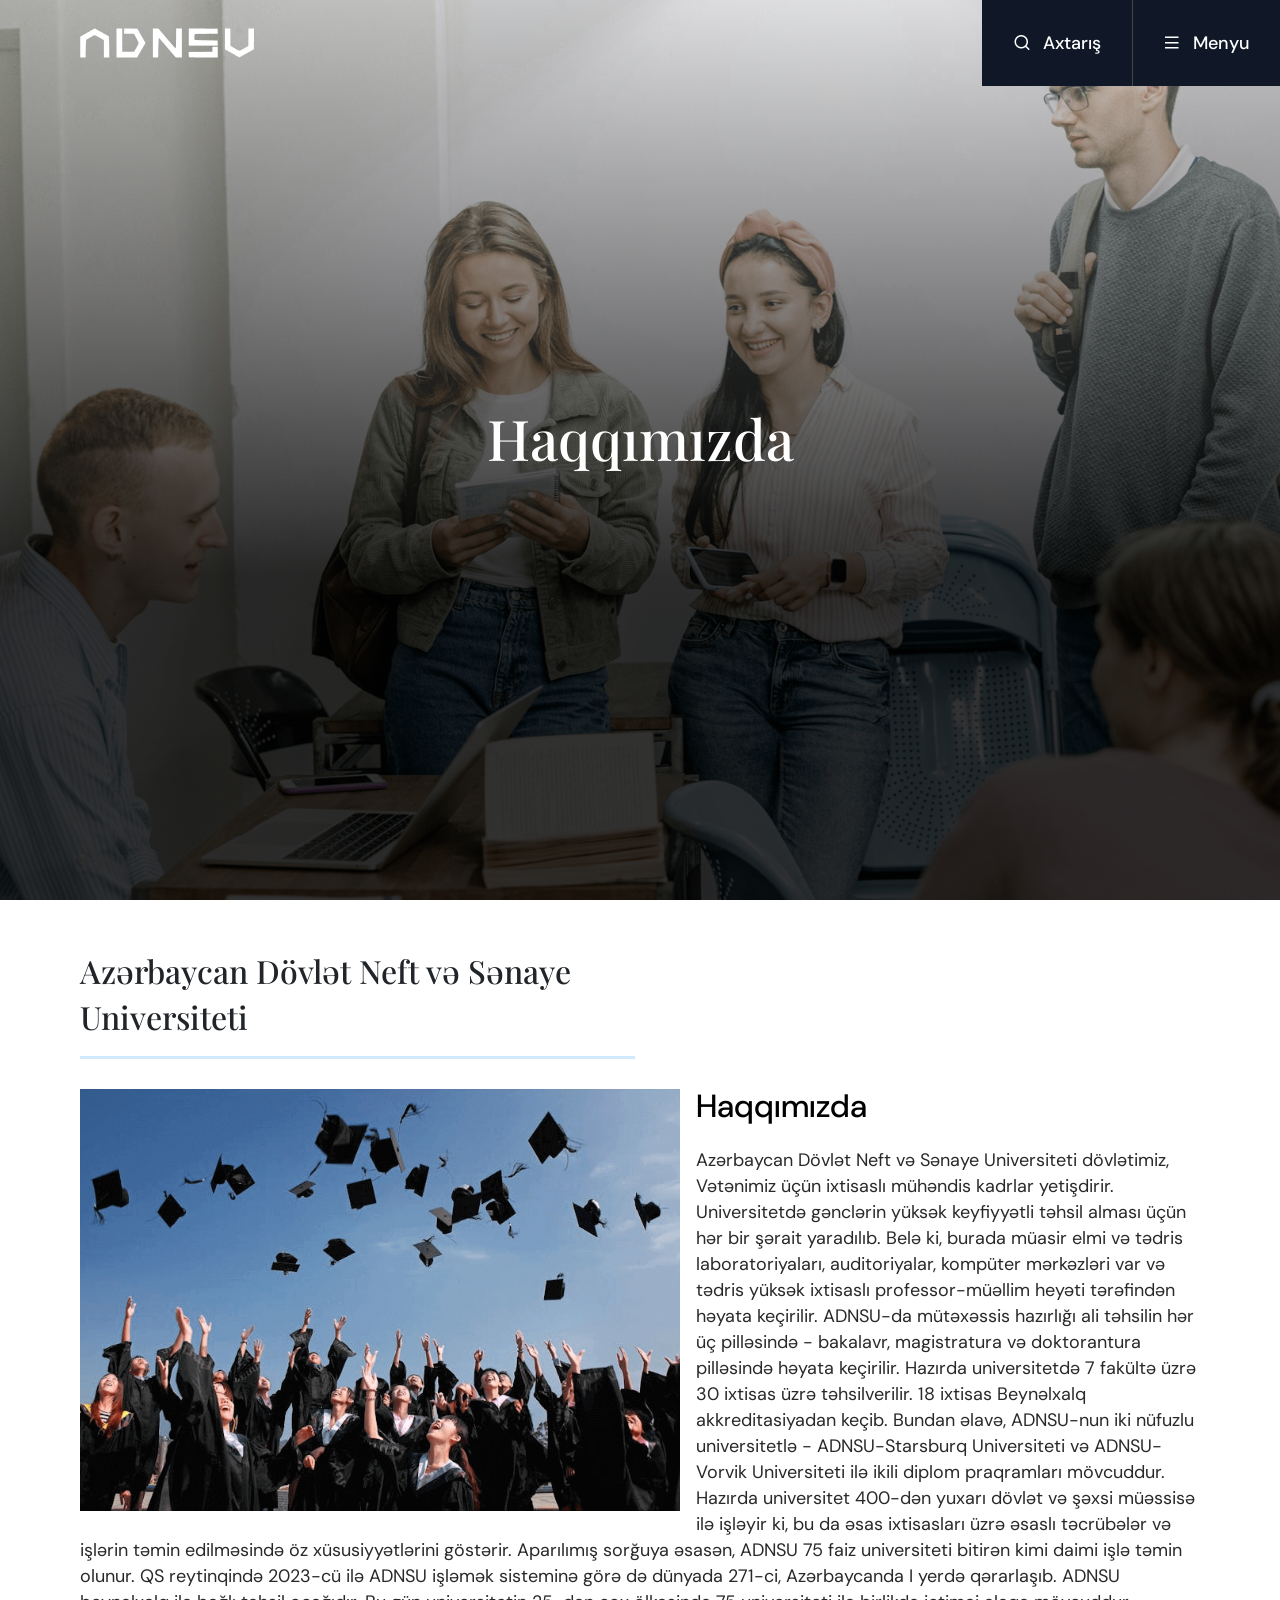
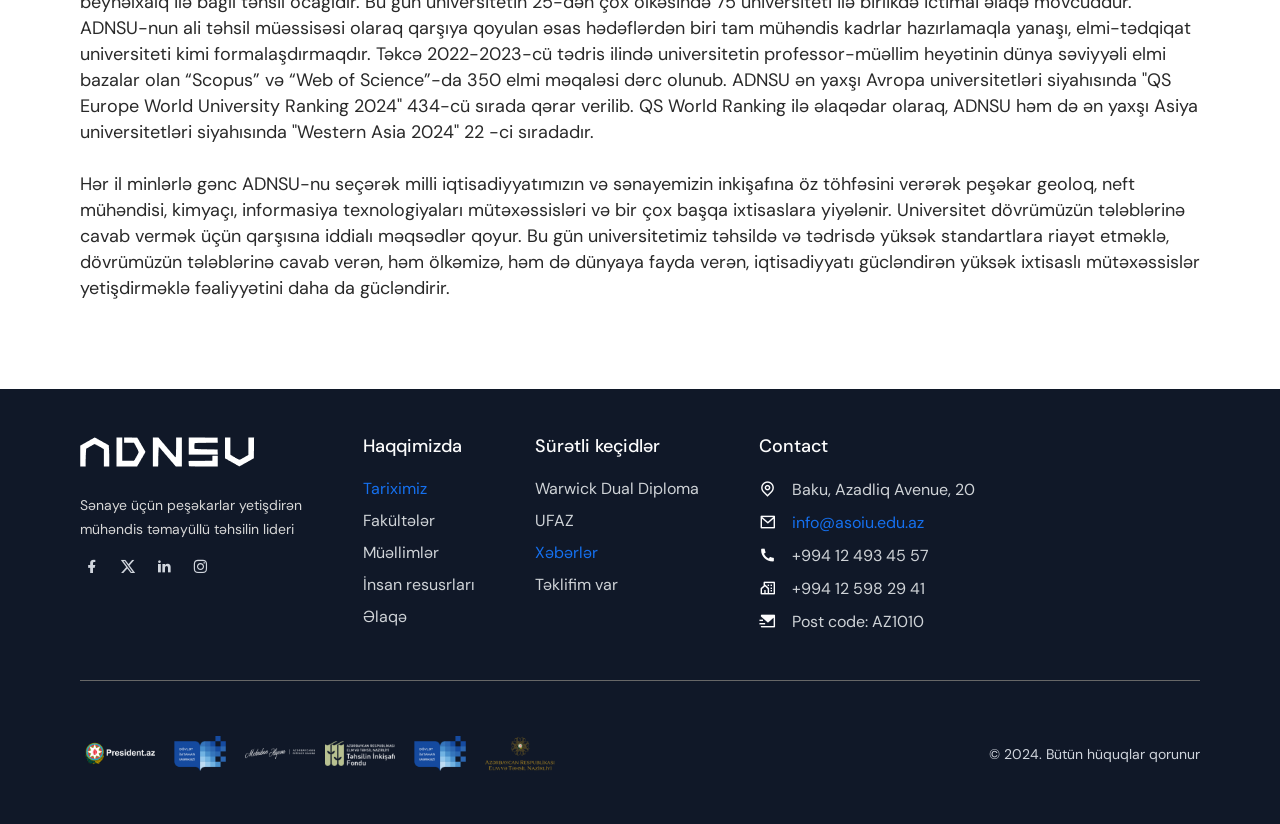
==== commit ae1f6fc9: "Great" ====
--- a/about_us.html
+++ b/about_us.html
@@ -27,18 +27,18 @@
                 <div class="navbar__search">
                     <button class="navbar__search-btn" id="navbar_search_btn">
                         <i class="ri-search-line"></i>
-                        <span class="navbar__search-btn-name">Search</span>
+                        <span class="navbar__search-btn-name">Axtarış</span>
                     </button>
                     <form class="navbar__search-input-container" id="navbar_search_input_container">
-                        <input class="navbar__search-input" type="text" name="navbar_search" placeholder="Search...">
+                        <input class="navbar__search-input" type="text" name="navbar_search" placeholder="Axtarış...">
                         <i class="ri-search-line"></i>
                         <i class="ri-close-circle-line" id="navbar_search_close_btn"></i>
                     </form>
                 </div>
                 <div class="navbar__burger">
                     <button class="navbar__burger-btn" id="navbar_burger_btn">
-                        <i class="ri-menu-line"></i>
-                        <span class="navbar__burger-btn-name">Menu</span>
+                        <i class="ri-menu-fill"></i>
+                        <span class="navbar__burger-btn-name">Menyu</span>
                     </button>
                 </div>
             </div>
@@ -48,7 +48,7 @@
                         <img class="menu__logo-img" src="assets/img/logo.png" alt="Logo">
                     </div>
                     <button class="menu__close-btn" id="navbar_menu_close_btn">
-                        <span class="menu__close-btn-name">Close</span>
+                        <span class="menu__close-btn-name">Çıxış</span>
                         <i class="ri-close-large-line"></i>
                     </button>
                 </div>
@@ -56,7 +56,7 @@
                     <div class="menu" id="menu">
                         <ul class="menu__list">
                             <li class="menu__item">
-                                <a class="menu__link" href="#" data-dropdown-observed="adnsu">
+                                <a class="menu__link active" href="#" data-dropdown-observed="adnsu">
                                     ADNSU
                                 </a>
                                 <i class="ri-arrow-right-s-line"></i>
@@ -186,7 +186,7 @@
                 <div class="menu__quick-links">
                     <div class="quick-links__heading">
                         <span class="quick-links__title">Quick Links</span>
-                        <i class="ri-arrow-right-s-line"></i>
+                        <i class="ri-arrow-right-line"></i>
                     </div>
                     <div class="quick-links__links">
                         <a class="quick-links__link" href="#">Warwick Dual Diploma</a>
@@ -195,6 +195,102 @@
                         <a class="quick-links__link" href="#">I have an idea</a>
                         <a class="quick-links__link" href="#">Contact us</a>
                     </div>
+                </div>
+                <div class="menu-mobile__container">
+                    <ul class="menu-mobile__list">
+                        <li class="menu-mobile__item">
+                            <a class="menu-mobile__link" href="#">
+                                <span class="menu-mobile__link-name">ADNSU</span>
+                                <i class="ri-arrow-down-s-line"></i>
+                            </a>
+                            <ul class="menu-mobile__dropdown-list">
+                                <li class="menu-mobile__item">
+                                    <a class="menu-mobile__link" href="#">
+                                        <span class="menu-mobile__link-name">Haqqımızda</span>
+                                    </a>
+                                </li>
+                                <li class="menu-mobile__item">
+                                    <a class="menu-mobile__link" href="#">
+                                        <span class="menu-mobile__link-name">Tariximiz</span>
+                                    </a>
+                                </li>
+                                <li class="menu-mobile__item">
+                                    <a class="menu-mobile__link" href="#">
+                                        <span class="menu-mobile__link-name">Rəsmi sənədlər</span>
+                                    </a>
+                                </li>
+                                <li class="menu-mobile__item">
+                                    <a class="menu-mobile__link" href="#">
+                                        <span class="menu-mobile__link-name">Keyfiyyət təminatı</span>
+                                    </a>
+                                </li>
+                                <li class="menu-mobile__item">
+                                    <a class="menu-mobile__link" href="#">
+                                        <span class="menu-mobile__link-name">İdarə heyəti</span>
+                                    </a>
+                                </li>
+                                <li class="menu-mobile__item">
+                                    <a class="menu-mobile__link" href="#">
+                                        <span class="menu-mobile__link-name">Administrasiya</span>
+                                    </a>
+                                </li>
+                                <li class="menu-mobile__item">
+                                    <a class="menu-mobile__link" href="#">
+                                        <span class="menu-mobile__link-name">Mərkəzlər</span>
+                                    </a>
+                                </li>
+                            </ul>
+                        </li>
+                        <li class="menu-mobile__item">
+                            <a class="menu-mobile__link" href="#">
+                                <span class="menu-mobile__link-name">Struktur</span>
+                                <i class="ri-arrow-down-s-line"></i>
+                            </a>
+                            <ul class="menu-mobile__dropdown-list">
+                                <li class="menu-mobile__item">
+                                    <a class="menu-mobile__link" href="#">
+                                        <span class="menu-mobile__link-name">Beynəlxalq əlaqələr şöbəsi</span>
+                                    </a>
+                                </li>
+                                <li class="menu-mobile__item">
+                                    <a class="menu-mobile__link" href="#">
+                                        <span class="menu-mobile__link-name">İctimaiyyətlə Əlaqələr və Marketinq
+                                            Departamenti</span>
+                                    </a>
+                                </li>
+                                <li class="menu-mobile__item">
+                                    <a class="menu-mobile__link" href="#">
+                                        <span class="menu-mobile__link-name">Tədris-metodika şöbəsi</span>
+                                    </a>
+                                </li>
+                                <li class="menu-mobile__item">
+                                    <a class="menu-mobile__link" href="#">
+                                        <span class="menu-mobile__link-name">Mühasibatlıq</span>
+                                    </a>
+                                </li>
+                                <li class="menu-mobile__item">
+                                    <a class="menu-mobile__link" href="#">
+                                        <span class="menu-mobile__link-name">Kadrlar şöbəsi</span>
+                                    </a>
+                                </li>
+                            </ul>
+                        </li>
+                        <li class="menu-mobile__item">
+                            <a class="menu-mobile__link" href="#">
+                                <span class="menu-mobile__link-name">Akademik Fəaliyyət</span>
+                            </a>
+                        </li>
+                        <li class="menu-mobile__item">
+                            <a class="menu-mobile__link" href="#">
+                                <span class="menu-mobile__link-name">Xidmətlər</span>
+                            </a>
+                        </li>
+                        <li class="menu-mobile__item">
+                            <a class="menu-mobile__link" href="#">
+                                <span class="menu-mobile__link-name">Tələbə</span>
+                            </a>
+                        </li>
+                    </ul>
                 </div>
             </div>
         </nav>
@@ -208,8 +304,7 @@
         <section class="section">
             <h1 class="about__heading-title">Azərbaycan Dövlət Neft və Sənaye Universiteti</h1>
             <div class="about__content">
-                <img src="assets/img/about_us/1.png" alt="graduates"
-                    class="about__content-image">
+                <img src="assets/img/about_us/1.png" alt="graduates" class="about__content-image">
                 <h3 class="about__content-title">Haqqımızda</h3>
                 <p class="about__content-text">
                     Azərbaycan Dövlət Neft və Sənaye Universiteti dövlətimiz, Vətənimiz üçün ixtisaslı mühəndis
@@ -377,7 +472,7 @@
                 </div>
             </div>
         </section>
-        <section class="section">
+        <section class="section py-0">
             <div class="footer__separator"></div>
         </section>
         <section class="section">
--- a/assets/css/main.css
+++ b/assets/css/main.css
@@ -10,15 +10,24 @@
     box-sizing: border-box;
 }
 
+::-webkit-scrollbar {
+    width: 12px;
+}
+
+::-webkit-scrollbar-thumb {
+    background-color: #909090;
+}
+
+::-webkit-scrollbar-track {
+    background-color: #D9D9D9;
+}
+
 body {
     font-family: "DM Sans", sans-serif;
     background-color: #FFFFFF;
     overflow-x: hidden;
     overflow-y: auto;
 }
-
-
-/*HEADER STYLE - START*/
 
 .header {
     position: relative;
@@ -60,6 +69,22 @@
     z-index: 2;
 }
 
+.header__slider::before {
+    content: none !important;
+    display: none;
+}
+
+.header__slider .swiper .swiper-slide::before {
+    content: "";
+    position: absolute;
+    bottom: 0px;
+    left: 0px;
+    width: 100%;
+    height: 100%;
+    background-image: linear-gradient(180deg, rgba(186, 186, 186, 0.4) 0%, rgba(0, 0, 0, 0.8) 64%);
+    z-index: 2;
+}
+
 .header__navbar {
     position: absolute;
     width: 100%;
@@ -74,7 +99,7 @@
 .navbar__logo {
     width: 175px;
     height: 30px;
-    margin-left: 96px;
+    margin-left: 80px;
     overflow: hidden;
 }
 
@@ -263,12 +288,12 @@
     height: 100vh;
     display: none;
     flex-direction: column;
-    justify-content: space-between;
+    justify-content: flex-start;
     align-items: flex-start;
     background-color: rgba(0, 21, 40, 0.80);
     backdrop-filter: blur(8px);
     opacity: 1;
-    padding: 0px 96px;
+    padding: 0px 80px;
 }
 
 .menu__heading {
@@ -329,6 +354,95 @@
 
 .menu__close-btn:hover {
     color: #1570EF;
+}
+
+.menu-mobile__container {
+    width: 100%;
+    height: 100%;
+    display: none;
+    flex-direction: row;
+    justify-content: flex-start;
+    align-items: flex-start;
+    padding: 0px 24px;
+    margin-bottom: 24px;
+    overflow-y: scroll;
+    overflow-x: hidden;
+}
+
+.menu-mobile__container::-webkit-scrollbar {
+    width: 4px;
+    border-radius: 8px;
+}
+
+.menu-mobile__container::-webkit-scrollbar-thumb {
+    background-color: #909090;
+    border-radius: 8px;
+}
+
+.menu-mobile__container::-webkit-scrollbar-track {
+    background-color: #D9D9D9;
+    border-radius: 8px;
+}
+
+.menu-mobile__list {
+    width: 100%;
+    height: auto;
+    list-style-type: none;
+}
+
+.menu-mobile__item {
+    padding-left: 16px;
+}
+
+.menu-mobile__item:not(:last-of-type) {
+    margin-bottom: 16px;
+}
+
+.menu-mobile__dropdown-list .menu-mobile__item:first-child {
+    margin-top: 16px;
+}
+
+.menu-mobile__link {
+    display: flex;
+    flex-direction: row;
+    justify-content: space-between;
+    align-items: center;
+    text-decoration: none;
+    color: #B1B1B1;
+}
+
+.menu-mobile__link:hover {
+    color: #FFFFFF;
+}
+
+.menu-mobile__link.active .menu-mobile__link-name {
+    text-decoration-line: underline;
+    text-underline-offset: 10px;
+    color: #FFFFFF;
+}
+
+.menu-mobile__link>i {
+    font-size: 32px;
+    color: inherit;
+}
+
+.menu-mobile__link-name {
+    font-family: "Playfair Display", serif;
+    font-size: 32px;
+    font-weight: 600;
+    line-height: 42px;
+    color: inherit;
+}
+
+.menu-mobile__dropdown-list {
+    list-style-type: none;
+}
+
+.menu-mobile__dropdown-list .menu-mobile__link .menu-mobile__link-name {
+    font-family: "DM Sans", sans-serif;
+    font-size: 18px;
+    font-weight: 500;
+    line-height: 32px;
 }
 
 .menu__container {
@@ -582,6 +696,21 @@
     align-items: center;
 }
 
+.quick-links__links::-webkit-scrollbar {
+    width: 4px;
+    border-radius: 8px;
+}
+
+.quick-links__links::-webkit-scrollbar-thumb {
+    background-color: #909090;
+    border-radius: 8px;
+}
+
+.quick-links__links::-webkit-scrollbar-track {
+    background-color: #D9D9D9;
+    border-radius: 8px;
+}
+
 .quick-links__link {
     text-decoration: none;
     text-wrap: nowrap;
@@ -646,9 +775,6 @@
     padding: 48px 80px;
 }
 
-
-
-
 .header__heading-separation {
     width: 100%;
     height: auto;
@@ -680,10 +806,6 @@
     margin-right: 90px;
 }
 
-/*HEADER STYLE - ENDED*/
-
-/*MAIN STYLE - START*/
-
 .main {
     width: 100%;
     height: auto;
@@ -702,6 +824,7 @@
     flex-direction: column;
     justify-content: flex-start;
     align-items: flex-start;
+    padding: 48px 80px;
     overflow: hidden;
 }
 
@@ -854,6 +977,8 @@
 }
 
 .input__wrapper {
+    width: 100%;
+    height: auto;
     position: relative;
 }
 
@@ -1617,9 +1742,9 @@
 
 .section__history-heading-title {
     font-family: "Playfair Display", serif;
-    font-size: 46px;
+    font-size: 32px;
     font-weight: 600;
-    line-height: 58px;
+    line-height: 42px;
     margin-bottom: 24px;
 }
 
@@ -1644,9 +1769,9 @@
 }
 
 .history__text {
-    width: 100%;
-    height: auto;
-    line-height: 24px;
+    font-size: 18px;
+    font-weight: 400;
+    line-height: 28px;
 }
 
 .history__see-more {
@@ -1949,6 +2074,7 @@
     justify-content: flex-start;
     align-items: flex-start;
 }
+
 
 .faq__question>i {
     display: flex;
@@ -2297,7 +2423,6 @@
     margin-bottom: 40px;
 }
 
-/* NEW */
 .section__recent-posts-heading-title {
     font-family: "Playfair Display", serif;
     font-size: 32px;
@@ -2305,8 +2430,6 @@
     line-height: 42px;
     color: #222222;
 }
-
-/* NEW */
 
 .section__recent-posts-heading-link {
     text-decoration: none;
@@ -2366,7 +2489,7 @@
 }
 
 .recent-post__time {
-    font-size: 18px;
+    font-size: 14px;
     font-weight: 500;
     line-height: 26px;
     color: #676767;
@@ -2435,8 +2558,9 @@
 
 .section__teachers-heading-title {
     font-family: "Playfair Display", serif;
-    font-size: 46px;
-    font-weight: 500;
+    font-size: 32px;
+    font-weight: 500;
+    line-height: 24px;
 }
 
 .teacher__list {
@@ -2486,7 +2610,7 @@
 }
 
 .teacher__title {
-    font-size: 16px;
+    font-size: 18px;
     font-weight: 500;
     line-height: 24px;
     color: #101828;
@@ -2992,6 +3116,7 @@
     height: auto;
 }
 
+
 .register_info {
     width: 100%;
     height: auto;
@@ -3112,11 +3237,11 @@
     flex-direction: row;
     justify-content: space-between;
     align-items: center;
-    text-decoration: none;
     background-color: #101828;
     outline: none;
     border: none;
     border-radius: 4px;
+    text-decoration: none;
     color: #FFFFFF;
     padding: 8px 16px;
 }
@@ -3132,14 +3257,9 @@
     color: inherit;
 }
 
-
 .register-quick-transition__btn>i {
-
     transition: transform 160ms linear;
 }
-
-
-
 
 
 
@@ -3505,19 +3625,18 @@
 
 .section__clubs-title {
     font-family: "Playfair Display", serif;
-    font-size: 56px;
+    font-size: 32px;
     font-weight: 600;
-    line-height: 64px;
+    line-height: 42px;
     color: #2D2D2D;
     margin-bottom: 12px;
 }
 
 .section__clubs-description {
-    max-width: 608px;
-    text-align: center;
-    font-size: 20px;
+    font-size: 18px;
     font-weight: 400;
     line-height: 26px;
+    text-align: center;
     color: #2D2D2D;
 }
 
@@ -3615,12 +3734,12 @@
 }
 
 .club__invite-title {
+    font-family: "Playfair Display", serif;
+    font-size: 28px;
+    font-weight: 400;
+    line-height: 38px;
     text-align: center;
-    font-family: "Playfair Display", serif;
-    font-size: 46px;
-    font-weight: 400;
-    line-height: 54px;
-    margin-bottom: 24px;
+    margin-bottom: 42px;
 }
 
 .club__invite-link {
@@ -4180,6 +4299,8 @@
 }
 
 .footer__section-about-text {
+    font-size: 14px;
+    font-weight: 400;
     line-height: 24px;
     color: #D7D7D7;
 }
@@ -4216,6 +4337,14 @@
 
 .footer__section-icon-link:not(:last-of-type)>i {
     margin-right: 12px;
+}
+
+.footer__nav-link-name {
+
+    font-family: "DM Sans";
+    font-size: 16px;
+    font-weight: 400;
+
 }
 
 .footer__nav {
@@ -4295,8 +4424,8 @@
     width: 100%;
     height: 1px;
     background-color: #676767;
-    margin-top: 1px;
-    margin-bottom: 1px;
+    margin-top: 2px;
+    margin-bottom: 2px;
 }
 
 .footer__copyright {
@@ -4527,14 +4656,14 @@
 
 .about__heading-title {
     max-width: 555px;
+    border-bottom: 3px solid #D1E9FF;
+    text-align: left;
     font-family: "Playfair Display", serif;
     font-size: 32px;
     font-weight: 500;
     line-height: 46px;
-    text-align: left;
     padding-bottom: 16px;
     margin-bottom: 30px;
-    border-bottom: 3px solid #D1E9FF;
 }
 
 .about__content-image {
@@ -4561,6 +4690,7 @@
     font-weight: 400;
     line-height: 26px;
     color: #292929;
+    /* text-align: center; */
 }
 
 .about__content-text-second {
@@ -4653,7 +4783,7 @@
 }
 
 .accomodation__heading-location-link {
-    transition: color 0.3s ease;
+    transition: color 160ms linear;
     text-decoration: none;
     color: #0055CC;
 }
@@ -4698,14 +4828,6 @@
 
 }
 
-.campus__rooms {
-    width: 100%;
-    height: auto;
-    display: grid;
-    grid-template-columns: 1fr 1fr;
-    gap: 44px;
-}
-
 .campus__rooms-poster {
     width: 100%;
     height: auto;
@@ -4807,6 +4929,11 @@
     overflow: hidden;
 }
 
+.campus__about {
+
+    color: #353535;
+
+}
 
 .facility__list {
     color: #353535;
@@ -4958,143 +5085,157 @@
 
 
 
-
-.act__zal {
-    width: 100%;
+.section__act-hall {
+    width: 100%;
+    height: auto;
     display: grid;
     gap: 64px;
     grid-template-columns: 1fr 2fr;
 }
 
-.act__zal-reservation {
-    width: 100%;
-    display: flex;
-    flex-direction: column;
-    justify-content: flex-start;
-    align-items: flex-start;
-}
-
-.act__zal-reservation-heading {
-    margin-bottom: 30px;
-}
-
-.act__zal-reservation-heading-title {
-    font-size: 36px;
+.act-hall__reservation {
+    width: 100%;
+    height: auto;
+    display: flex;
+    flex-direction: column;
+    justify-content: flex-start;
+    align-items: flex-start;
+}
+
+.act-hall__reservation-heading {
+    margin-bottom: 32px;
+}
+
+.act-hall__reservation-heading-title {
+    font-size: 32px;
     font-family: "Playfair Display", serif;
-    font-weight: 500;
-    line-height: 46px;
+    font-weight: 600;
     color: #000000;
 }
 
-.reservation__wrapper {
+.reservation__container {
+    width: 100%;
+    height: auto;
     display: flex;
     flex-direction: column;
     align-items: center;
     background-color: #1A2232;
-}
-
-.reservation__grid {
+    border-radius: 4px;
+}
+
+.reservation__table-wrapper {
     margin: 20px;
 }
 
-table {
+#reservation_table {
     border-collapse: separate;
     border-spacing: 8px;
-    /* Расстояние между ячейками */
-}
-
-td,
-th {
+}
+
+#reservation_table td,
+#reservation_table th {
     width: 30px;
     height: 30px;
     text-align: center;
     vertical-align: middle;
-    border-radius: 6px;
-    /* Скругление углов */
+    border-radius: 8px;
     cursor: pointer;
     color: #fff;
     padding: 0;
     box-sizing: border-box;
     font-size: 14px;
-}
-
-.empty {
-    background-color: #2A2D3E;
-}
-
-.filled {
+    overflow: hidden;
+}
+
+#reservation_table td.empty {
+    background-color: #253554;
+}
+
+#reservation_table td.filled {
     background-color: #3E3E4E;
 }
 
-.selected {
-    background-color: #4666FF;
-}
-
-.empty_legend {
-    width: 30px;
-    height: 30px;
+.reservation__filled-cell {
+    width: 100%;
+    height: 100%;
     display: flex;
     flex-direction: column;
     justify-content: center;
     align-items: center;
-    background-color: #2A2D3E;
-}
-
-.filled_legend {
-    width: 30px;
-    height: 30px;
+    background-color: #253554;
+}
+
+.reservation__filled-cell>i {
+    display: flex;
+    background-color: #1F293D;
+    border-radius: 50%;
+    font-size: 8px;
+    color: #637394;
+    padding: 6px;
+}
+
+#reservation_table td.selected {
+    background-color: #4666FF;
+}
+
+.reservation__legend {
+    display: flex;
+    gap: 20px;
+    margin-top: 20px;
+}
+
+.legend__item {
+    display: flex;
+    align-items: center;
+    gap: 10px;
+}
+
+.legend__empty {
+    width: 16px;
+    height: 16px;
     display: flex;
     flex-direction: column;
     justify-content: center;
     align-items: center;
-    background-color: #3E3E4E;
-}
-
-.selected_legend {
-    width: 30px;
-    height: 30px;
+    background-color: #222E46;
+    border-radius: 50%;
+}
+
+.legend__filled {
+    width: 16px;
+    height: 16px;
+    display: flex;
+    flex-direction: column;
+    justify-content: center;
+    align-items: center;
+    background-color: #1F293D;
+    border-radius: 50%;
+}
+
+.legend__filled>i {
+    display: flex;
+    font-size: 8px;
+    color: #637394;
+}
+
+.legend__selected {
+    width: 16px;
+    height: 16px;
     display: flex;
     flex-direction: column;
     justify-content: center;
     align-items: center;
     background-color: #4666FF;
-}
-
-.legend {
-    display: flex;
-    gap: 20px;
-    margin-top: 20px;
-}
-
-.legend__item {
-    display: flex;
-    align-items: center;
-    gap: 10px;
-}
-
-.reservation__cell {
-    width: 30px;
-    height: 30px;
-    border-radius: 6px;
-    background-color: #2A2D3E;
+    border-radius: 50%;
 }
 
 .legend__item-title {
     font-size: 12px;
-    font-family: "DM Sans", sans-serif;
-    font-weight: 500;
+    font-weight: 500;
+    line-height: 20px;
+    text-align: center;
     color: #FFFFFF;
 }
-
-/* Стили для номеров рядов и столбцов */
-.row-header,
-.col-header {
-    background-color: transparent;
-    cursor: default;
-    font-size: 16px;
-    color: #FFFFFF;
-}
-
 
 
 
@@ -5350,7 +5491,6 @@
     margin-bottom: 24px;
 }
 
-
 .cultural_programme__event-item {
     font-family: "DM Sans";
     font-size: 18px;
@@ -5484,8 +5624,6 @@
     padding-bottom: 12px;
 }
 
-.fees__heading-document-item>data {}
-
 .fees__heading-title {
     font-size: 32px;
     font-family: 'Playfair Display';
@@ -5586,11 +5724,11 @@
 }
 
 .summer__school-heading-title {
+    font-family: "Playfair Display";
     font-size: 36px;
-    font-family: "Playfair Display";
-    font-weight: 500;
+    font-weight: 500;
+    text-align: center;
     color: #292929;
-    text-align: center;
     line-height: 46px;
 }
 
@@ -5635,7 +5773,6 @@
 }
 
 .summer__about-heading-title {
-    font-family: "DM Sans";
     font-size: 36px;
     font-weight: 500;
     color: #1C1C1C;
@@ -5755,7 +5892,6 @@
 
 .apply__heading-description-content {
     font-size: 18px;
-    font-family: 'DM Sans';
     font-weight: 400;
     line-height: 24px;
     color: #353535;
@@ -5764,7 +5900,6 @@
 
 .apply__heading-title {
     font-size: 28px;
-    font-family: "DM Sans";
     font-weight: 500;
     color: #353535;
 }
@@ -5785,7 +5920,7 @@
     margin-bottom: 32px;
 }
 
-.apply__heading-item>data {
+.apply__heading-item>time {
     font-family: DM Sans;
     font-size: 16px;
     font-weight: 600;
@@ -5800,6 +5935,7 @@
     font-weight: 400;
     line-height: 26px;
 }
+
 
 .apply__heading-item:not(:last-of-type) {
     margin-bottom: 12px;
@@ -5885,13 +6021,17 @@
     margin-bottom: 10px;
 }
 
-.apply__heading-certificate-item>.apply__heading-certificate-item-title:not(:last-of-type) {
+.apply__heading-certificate-item-title {
     font-size: 16px;
-    font-family: "DM Sans";
     font-weight: 400;
     line-height: 26px;
+    color: #353535;
     margin-bottom: 12px;
-    color: #353535;
+}
+
+.apply__heading-certificate-item>.apply__heading-certificate-item-title:not(:last-of-type) {
+
+    margin-bottom: 12px;
 }
 
 .apply__language-requirement-list {
@@ -6470,7 +6610,7 @@
     justify-content: flex-start;
     align-items: flex-start;
     position: relative;
-    margin: 22px 0;
+    padding-bottom: 22px;
 
 }
 
@@ -6481,13 +6621,13 @@
     text-wrap: nowrap;
     color: #353535;
     padding: 0px 16px 8px 16px;
-    transition: color 0.3s ease;
+    transition: color 160ms ease;
     border-bottom: 1px solid silver;
     text-decoration: none;
 }
 
 .digital__development-transition-links.active {
-    border-bottom: 0.20em solid #1570EF;
+    border-bottom: 4px solid #1570EF;
 }
 
 
@@ -6572,6 +6712,10 @@
 }
 
 .digital__development-icon-title {
+    font-size: 18px;
+    font-weight: 500;
+    line-height: 26px;
+    color: #353535;
     margin-bottom: 14px;
 }
 
@@ -6611,6 +6755,7 @@
     flex-direction: column;
     justify-content: flex-start;
     align-items: flex-start;
+    margin: 40px 0px 10px 0px;
 }
 
 .digital__development-structure-title {
@@ -6654,7 +6799,6 @@
 
 .digital__development-stucture-title {
     font-size: 26px;
-    font-family: DM Sans;
     font-weight: 500;
     color: #353535;
     margin-bottom: 10px;
@@ -6662,8 +6806,8 @@
 
 .digital__development-stucture-description {
     font-size: 14px;
-    font-family: DM Sans;
     font-weight: 400;
+    line-height: 22px;
     color: #000000;
 }
 
@@ -6765,6 +6909,13 @@
     font-family: DM Sans;
     font-weight: 500;
     color: #1570EF;
+}
+.digital__development-library-information-item-title{
+    font-family: "DM Sans";
+    font-size: 16px;
+    line-height: 32px;
+    font-weight: 500;
+    
 }
 
 .digital__development-library-information-item-link.digital__development-library-information-item-title {
@@ -7032,6 +7183,7 @@
 .news__poster-item {
     width: 100%;
     height: auto;
+    cursor: pointer;
 }
 
 .news__poster-img {
@@ -7168,7 +7320,7 @@
     align-items: flex-start;
 }
 
-.digital__development-transition {
+/* .digital__development-transition {
     width: 100%;
     height: auto;
     display: flex;
@@ -7178,7 +7330,7 @@
     position: relative;
     margin: 22px 0;
 
-}
+} */
 
 .digital__development-transition-links {
     font-size: 16px;
@@ -7209,7 +7361,7 @@
 
 
 
-/* NEW  MAREGIN*/
+
 .summer__school-academic {
     width: 100%;
     height: auto;
@@ -7219,8 +7371,6 @@
     align-items: flex-start;
     margin-bottom: 22px;
 }
-
-/* NEW */
 
 .summer__school-academic-heading {
     width: 100%;
@@ -7281,7 +7431,7 @@
 
 .digital__development-heading-title {
     font-size: 32px;
-    font-family: Playfair Display;
+    font-family: "Playfair Display";
     font-weight: 500;
     color: #1C1C1C;
     margin-top: 40px;
@@ -7290,7 +7440,6 @@
 
 .digital__development-main-title {
     font-size: 18px;
-    font-family: DM Sans;
     font-weight: 400;
     color: #353535;
 }
@@ -7322,7 +7471,6 @@
 /* NEW */
 .digital__development-icon-person {
     font-size: 16px;
-    font-family: DM Sans;
     font-weight: 500;
     color: #353535;
     margin: 14px 0;
@@ -7355,12 +7503,10 @@
 
 .digital__development-icon-link-info {
     font-size: 14px;
-    font-family: DM Sans;
+    line-height: 22px;
     font-weight: 400;
     color: #0055CC;
 }
-
-
 
 
 
@@ -7754,10 +7900,10 @@
 /* NEW */
 .digital__development-icon-person {
     font-size: 16px;
-    font-family: DM Sans;
-    font-weight: 500;
+    font-weight: 500;
+    line-height: 22px;
     color: #353535;
-    margin: 14px 0;
+    margin: 14px 0px;
 }
 
 
@@ -7814,7 +7960,7 @@
 
 
 
-.digital__development-transition {
+/* .digital__development-transition {
     width: 100%;
     height: auto;
     display: flex;
@@ -7824,11 +7970,10 @@
     position: relative;
     margin: 22px 0;
 
-}
+} */
 
 .digital__development-transition-links {
     font-size: 16px;
-    font-family: DM Sans;
     font-weight: 500;
     text-wrap: nowrap;
     color: #353535;
@@ -7932,7 +8077,7 @@
     align-items: flex-start;
 }
 
-.digital__development-transition {
+/* .digital__development-transition {
     width: 100%;
     height: auto;
     display: flex;
@@ -7942,7 +8087,7 @@
     position: relative;
     margin: 22px 0;
 
-}
+} */
 
 .digital__development-transition-links {
     font-size: 16px;
@@ -8076,70 +8221,960 @@
 
 
 @media screen and (min-width: 1200px) {
-    .section {
-        padding: 64px 96px;
-    }
+
 
     /*     .header__navbar {
         padding-left: 96px;
     } */
+    /* .latest-news__detail-description {
+        font-size: 20px;
+        line-height: 28px;
+    }
+
+    .section__recent-posts-heading-title {
+
+        font-size: 48px;
+    }
+
+    .faq__question-text {
+        font-size: 32px;
+    }
+
+    .faq__answer-text {
+        font-size: 22px;
+    }
+
+    .section__partners-heading-title {
+        font-size: 48px;
+    }
+
+    .partner__link {
+        width: 100px;
+    }
+
+    .footer__nav-link {
+
+        font-size: 22px;
+    }
+
+    .latest-news__detail-description {
+        font-size: 18px;
+        line-height: 28px;
+    }
+
+    .section__profession-heading-title {
+
+        font-size: 48px;
+    }
+
+    .section__recent-posts-heading-link {
+        font-size: 26px;
+        line-height: 32px;
+    }
+
+    .recent-post__link {
+        font-size: 26px;
+        line-height: 36px;
+    }
+
+    .recent-post__description {
+        font-size: 22px;
+    }
+
+    .recent-post__time {
+        font-size: 22px;
+    }
+
+    .recent-post__description {
+        font-size: 24px;
+        line-height: 38px;
+    }
+
+    .navbar__logo {
+        width: 198px;
+        height: 34px;
+        margin-left: 20px;
+    }
+
+    .section {
+        padding: 48px 24px;
+    }
 
     .navbar__menu {
-        padding: 0px 96px;
-    }
+        padding: 48px 24px;
+    } */
+
+
+
+    /* INDEX HTML */
+
+    /* INDEX HTML */
 }
 
 @media screen and (max-width: 1199px) and (min-width: 992px) {
-    .section {
-        padding: 32px 48px;
-    }
+
 
     /*     .header__navbar {
         padding-left: 48px;
     } */
 
+
+    /* .section{
+
+        padding: 24px 40px;
+        /* padding: 48px 80px;
+        padding:24px 40px;
+        padding:12px 20px;
+        padding 6px 10px */
+    /* }  */
+    /* .navbar__menu{
+        margia-left
+    }
+	
+	.navbar__logo{
+       margin-left: ;
+    } */
+
+    .navbar__logo {
+        width: 212px;
+        height: 40px;
+        margin-left: 16px;
+    }
+
+    .section {
+        padding: 44px 20px;
+    }
+
     .navbar__menu {
-        padding: 0px 48px;
-    }
-}
+        padding: 44px 20px;
+    }
+
+
+
+
+    /* INDEX HTML */
+    .header__heading-title {
+        font-size: 56px;
+        line-height: 82px;
+    }
+
+    .header__heading-description {
+        font-size: 28px;
+        line-height: 48px;
+    }
+
+    .latest-news__detail-date {
+        font-size: 22px;
+        margin-bottom: 22px;
+    }
+
+    .latest-news__detail-title {
+        font-size: 24px;
+        line-height: 38px;
+        margin-bottom: 14px;
+    }
+
+    .latest-news__detail-description {
+        font-size: 20px;
+        line-height: 34px;
+    }
+
+    .section__recent-posts-heading-title {
+        font-size: 48px;
+        line-height: 52px;
+    }
+
+    .recent-post__link {
+        font-size: 26px;
+        line-height: 40px;
+    }
+
+    .recent-post__description {
+        font-size: 22px;
+        line-height: 32px;
+        margin-bottom: 22px;
+    }
+
+    .recent-post__time {
+        font-size: 22px;
+        line-height: 28px;
+
+    }
+
+    .section__profession-heading-title {
+        font-size: 48px;
+        line-height: 52px;
+    }
+
+    .profession__detail-title {
+        font-size: 42px;
+        margin-bottom: 24px;
+    }
+
+    .profession__detail-link>i {
+        font-size: 38px;
+    }
+
+    .profession__detail-link-name {
+        font-size: 26px;
+    }
+
+    .faq__question-text {
+        font-size: 38px;
+        line-height: 48px;
+    }
+
+    .faq__answer-text {
+        font-size: 26px;
+        line-height: 48px;
+    }
+
+    .section__partners-heading-title {
+        font-size: 48px;
+        line-height: 52px;
+    }
+
+    .section__projects-heading-title {
+        font-size: 48px;
+        line-height: 52px;
+    }
+
+    /* 
+    .footer__section-logo {
+        width: 168px;
+        height: 40px;
+
+    }
+
+    .footer__section-icon-link>i {
+        font-size: 18px;
+    }
+
+    .footer__nav-link>i {
+        font-size: 18px;
+    }
+
+    .footer__section-about-text {
+        font-size: 16px;
+        line-height: 34px;
+    }
+
+    .footer__nav-section-title {
+        font-size: 22px;
+
+    }
+
+    .footer__nav-link {
+
+        font-size: 18px;
+    } */
+
+    /* INDEX HTML */
+
+
+    .section__latest-news-title {
+        font-size: 48px;
+    }
+
+    /* index */
+    .menu__quick-links {
+        flex-direction: column;
+    }
+
+    .quick-links__link:not(:last-of-type) {
+        margin-right: unset;
+        margin-bottom: 8px;
+    }
+
+    .quick-links__heading {
+
+        margin-bottom: 16px;
+        margin-right: unset;
+    }
+
+    .menu__quick-links {
+        overflow-x: auto;
+        overflow-y: hidden;
+        align-items: flex-start;
+    }
+
+    .quick-links__links {
+        align-items: flex-start;
+        flex-direction: column;
+        overflow: auto;
+        padding-right: 32px;
+    }
+
+    /* index */
+
+    .eazi__start {
+
+        grid-template-columns: 1fr;
+    }
+
+
+    .act__zal {
+        grid-template-columns: 1fr;
+    }
+
+    .reservation__wrapper {
+        order: -1;
+    }
+
+    .teacher__list {
+        grid-template-columns: repeat(3, 1fr);
+    }
+
+    .summer__school-heading-title {
+        font-size: 42px;
+    }
+
+    .summer__about-heading-title {
+        font-size: 42px;
+    }
+
+    .section__video-text-title {
+        font-size: 42px;
+    }
+
+    .footer__grid-layout {
+        display: grid;
+        grid-template-columns: repeat(2, auto);
+    }
+}
+
 
 @media screen and (max-width: 991px) and (min-width: 768px) {
-    .section {
-        padding: 32px 24px;
-    }
+
 
     /*     .header__navbar {
         padding-left: 24px;
     } */
+    .navbar__logo {
+        margin-left: 16px;
+    }
+
+    .section {
+        padding: 44px 20px;
+    }
 
     .navbar__menu {
-        padding: 0px 24px;
-    }
+        padding: 44px 20px;
+    }
+
+
+    .faculty__item {
+        grid-template-columns: repeat(1, 1fr);
+        gap: 64px;
+    }
+
+
+
+    .profession__list {
+
+        grid-template-columns: repeat(1, 1fr);
+    }
+
+    .footer__grid-layout {
+        display: grid;
+        grid-template-columns: 2fr 2fr;
+        gap: 80px;
+    }
+
+    .footer__copyright-text {
+
+        font-size: 18px;
+    }
+
+    .latest-news__detail-date {
+        font-size: 20px;
+        margin-bottom: 22px;
+    }
+
+    .latest-news__detail-title {
+        font-size: 22px;
+        margin-bottom: 22px;
+
+    }
+
+    .latest-news__detail-description {
+        font-size: 18px;
+        line-height: 28px;
+    }
+
+    .section__recent-posts-heading-title {
+        font-family: "Playfair Display", serif;
+        font-size: 42px;
+        font-weight: 500;
+    }
+
+    .recent-post__time {
+        font-size: 22px;
+    }
+
+    .recent-post__description {
+        font-size: 18px;
+        line-height: 28px;
+    }
+
+    .recent-post__link {
+        text-decoration: none;
+        font-size: 22px;
+        font-weight: 500;
+        line-height: 38px;
+        margin-bottom: 22px;
+    }
+
+    .section__latest-news-title {
+        font-size: 42px;
+    }
+
+    .section__profession-heading-title {
+        font-size: 42px;
+    }
+
+    .faq__question-text {
+        font-size: 34px;
+        line-height: 52px;
+    }
+
+    .faq__answer-text {
+        font-size: 22px;
+        line-height: 48px;
+    }
+
+    .section__partners-heading-title {
+        font-size: 42px;
+        line-height: 52px;
+    }
+
+    .profession__detail-title {
+        font-size: 38px;
+        margin-bottom: 22px;
+    }
+
+    .section__recent-posts-heading-link {
+        font-size: 22px;
+        line-height: 28px;
+    }
+
+    .profession__detail-link-name {
+        font-size: 22px;
+    }
+
+    .section {
+        padding: 44px 20px;
+    }
+
+    .navbar__menu {
+        padding: 44px 20px;
+    }
+
+    .header__heading-title {
+        font-size: 32px;
+        line-height: 52px;
+    }
+
+    .header__heading-description {
+        font-size: 22px;
+        line-height: 42px;
+    }
+
+    .login__section {
+        grid-template-columns: 1fr;
+    }
+
+    .login__illustration {
+        display: none;
+    }
+
+
+    .teacher__list {
+        grid-template-columns: repeat(3, 1fr);
+    }
+
+    .menu__quick-links {
+        flex-direction: column;
+    }
+
+    .quick-links__link:not(:last-of-type) {
+        margin-right: unset;
+        margin-bottom: 8px;
+    }
+
+    .quick-links__heading {
+
+        margin-bottom: 16px;
+        margin-right: unset;
+    }
+
+    .menu__quick-links {
+        overflow-x: auto;
+        overflow-y: hidden;
+        align-items: flex-start;
+    }
+
+    .quick-links__links {
+        align-items: flex-start;
+        flex-direction: column;
+        overflow: auto;
+        padding-right: 32px;
+        /* index */
+    }
+
+    .faculty__title {
+        font-size: 42px;
+        line-height: 52px;
+    }
+
+    .eazi__start {
+
+        grid-template-columns: 1fr;
+    }
+
+
+
+
+
+
+
+
+
+
+
+
+    .footer__section-logo {
+        width: 168px;
+        height: 40px;
+
+    }
+
+    .footer__section-icon-link>i {
+        font-size: 18px;
+    }
+
+    .footer__nav-link>i {
+        font-size: 18px;
+    }
+
+    .footer__section-about-text {
+        font-size: 18px;
+        line-height: 34px;
+    }
+
+    .footer__nav-section-title {
+        font-size: 24px;
+
+    }
+
+    .footer__nav-link {
+
+        font-size: 18px;
+    }
+
+    /*     .header__navbar {
+        padding-left: 24px;
+    } */
+    .act__zal {
+        grid-template-columns: 1fr;
+    }
+
+    .reservation__wrapper {
+        order: -1;
+    }
+
+    .student__committee-main {
+
+        grid-template-columns: 1fr;
+
+    }
+
+
 }
 
 @media screen and (max-width: 767px) and (min-width: 576px) {
-    .section {
-        padding: 32px 12px;
-    }
+
 
     /*     .header__navbar {
         padding-left: 12px;
     } */
 
+    .navbar__logo {
+        margin-left: 16px;
+    }
+
+    .section {
+        padding: 44px 20px;
+    }
+
     .navbar__menu {
-        padding: 0px 12px;
-    }
-}
+        padding: 44px 20px;
+    }
+
+    .faculty-teacher__list {
+
+        grid-template-columns: repeat(1, 1fr);
+    }
+
+    .faculty-laboratory__grid-two-columns {
+
+        grid-template-columns: 1fr;
+    }
+
+    .faculty-laboratory__grid-four-columns {
+
+        grid-template-columns: 1fr;
+    }
+
+    .faculty__item {
+        width: 100%;
+        height: auto;
+        display: grid;
+        grid-template-columns: repeat(1, 1fr);
+    }
+
+    .summer__carousel-item.half {
+        width: 100%;
+        height: 362px;
+    }
+
+
+    .profession__list {
+
+        grid-template-columns: repeat(1, 1fr);
+    }
+
+
+    .latest-news__detail-date {
+        font-size: 20px;
+        margin-bottom: 22px;
+    }
+
+    .latest-news__detail-title {
+        font-size: 22px;
+        margin-bottom: 22px;
+
+    }
+
+    .latest-news__detail-description {
+        font-size: 18px;
+        line-height: 28px;
+    }
+
+    .section__recent-posts-heading-title {
+        font-family: "Playfair Display", serif;
+        font-size: 42px;
+        font-weight: 500;
+    }
+
+    .recent-post__time {
+        font-size: 22px;
+    }
+
+    .recent-post__description {
+        font-size: 18px;
+        line-height: 28px;
+    }
+
+    .recent-post__link {
+        text-decoration: none;
+        font-size: 22px;
+        font-weight: 500;
+        line-height: 32px;
+        margin-bottom: 22px;
+    }
+
+    .profession__list {
+
+        grid-template-columns: repeat(1, 1fr);
+    }
+
+    .section__latest-news-title {
+        font-size: 42px;
+    }
+
+    .section__profession-heading-title {
+        font-size: 42px;
+    }
+
+    .faq__question-text {
+        font-size: 34px;
+        line-height: 52px;
+    }
+
+    .faq__answer-text {
+        font-size: 22px;
+        line-height: 48px;
+    }
+
+    .section__partners-heading-title {
+        font-size: 42px;
+        line-height: 52px;
+    }
+
+    .profession__detail-title {
+        font-size: 38px;
+        margin-bottom: 22px;
+    }
+
+    .section__recent-posts-heading-link {
+        font-size: 22px;
+        line-height: 28px;
+    }
+
+    .profession__detail-link-name {
+        font-size: 22px;
+    }
+
+    .section {
+        padding: 44px 20px;
+    }
+
+    .navbar__menu {
+        padding: 44px 20px;
+    }
+
+    .header__heading-title {
+        font-size: 32px;
+        line-height: 52px;
+    }
+
+    .header__heading-description {
+        font-size: 22px;
+        line-height: 42px;
+    }
+
+    .login__section {
+        grid-template-columns: 1fr;
+    }
+
+    .login__illustration {
+        display: none;
+    }
+
+
+    .teacher__list {
+        grid-template-columns: repeat(3, 1fr);
+    }
+
+    .menu__quick-links {
+        flex-direction: column;
+    }
+
+    .quick-links__link:not(:last-of-type) {
+        margin-right: unset;
+        margin-bottom: 8px;
+    }
+
+    .quick-links__heading {
+
+        margin-bottom: 16px;
+        margin-right: unset;
+    }
+
+    .menu__quick-links {
+        overflow-x: auto;
+        overflow-y: hidden;
+        align-items: flex-start;
+    }
+
+    .quick-links__links {
+        align-items: flex-start;
+        flex-direction: column;
+        overflow: auto;
+        padding-right: 32px;
+        /* index */
+    }
+
+    .faculty__title {
+        font-size: 38px;
+        line-height: 52px;
+
+    }
+
+
+    .eazi__start {
+
+        grid-template-columns: 1fr;
+    }
+
+
+
+
+
+
+
+
+
+
+
+
+
+
+
+
+
+
+
+
+
+    .footer__grid-layout {
+        grid-template-columns: repeat(1, auto);
+        gap: 48px;
+    }
+
+    .footer__partners {
+        width: 100%;
+        height: auto;
+        display: flex;
+        flex-direction: row;
+        justify-content: center;
+        align-items: flex-start;
+    }
+
+    .footer__copyright {
+
+        flex-direction: column;
+    }
+
+    .footer__section-logo {
+        width: 148px;
+        height: 40px;
+
+    }
+
+    .footer__section-icon-link>i {
+        font-size: 14px;
+    }
+
+    .footer__nav-link>i {
+        font-size: 14px;
+    }
+
+    .footer__nav-link {
+
+        font-size: 18px;
+    }
+
+    .footer__section-about-text {
+        font-size: 16px;
+        line-height: 34px;
+    }
+
+    .footer__nav-section-title {
+        font-size: 18px;
+
+    }
+
+
+
+    /*     .header__navbar {
+        padding-left: 24px;
+    } */
+    .act__zal {
+        grid-template-columns: 1fr;
+    }
+
+    .reservation__wrapper {
+        order: -1;
+    }
+
+    .student__committee-main {
+  
+        grid-template-columns: 1fr;
+    
+    }
+
+}
+
+/* @media screen and (min-width: 575px){
+    .menu__container{
+        display: flex;
+    }
+
+    .menu__quick-links{
+        display: flex;
+    }
+
+    .menu-mobile__container{
+        display: none;
+    }
+} */
 
 @media screen and (max-width: 575px) {
-    .section {
-        padding: 32px 12px;
-    }
 
     /*     .header__navbar {
         padding-left: 12px;
     } */
 
+    /* .section{
+
+        padding: 24px 40px;
+        /* padding: 48px 80px;
+        padding:24px 40px;
+        padding:12px 20px;
+        padding 6px 10px */
+    /* }  */
+    /* .navbar__menu{
+        margia-left
+    }
+	/*  */
+
+
+
+    .navbar__logo {
+        margin-left: 8px;
+    }
+
+
+    .section {
+        padding: 16px 8px;
+    }
+
+    .navbar__menu {
+        padding: 16px 8px;
+    }
+
+    .menu__container {
+        display: none;
+    }
+
+    .menu__quick-links {
+        display: none;
+    }
+
+    .menu-mobile__container {
+        display: flex;
+    }
+
+
+
+    /* NAv Title */
+
+
+    /* NAv Title */
+
+    /*     .header__navbar {
+        padding-left: 12px;
+    } */
+    .section__recent-posts-heading {
+        align-items: flex-start;
+        flex-direction: column;
+        margin-bottom: 12px;
+    }
+
+    .section__recent-posts-heading-title {
+        margin-bottom: 12px;
+    }
+
+    .section__partners-heading-title {
+        font-size: 32px;
+    }
+
+    .section__projects-heading-title {
+        font-size: 32px;
+    }
+
     .navbar__logo {
         margin-left: 12px;
     }
@@ -8149,12 +9184,56 @@
     }
 
     .header__heading-title {
-        font-size: 56px;
-    }
-
-    .navbar__menu {
-        padding: 0px 12px;
-    }
+        font-size: 32px;
+        margin-bottom: 12px;
+        line-height: 48px;
+    }
+
+    /* NEW */
+    .header__heading-description {
+        font-size: 16px;
+        line-height: 32px;
+    }
+
+    /* NEW */
+    .section__blank-title {
+        font-size: 32px;
+    }
+
+    .section__blank-description {
+        font-size: 16px;
+        line-height: 22px;
+    }
+
+    .section__blank-link {
+        font-size: 16px;
+        font-weight: 500;
+        line-height: 24px;
+    }
+
+    /* asoiu_summer_school_about_us */
+    .summer__school-heading-title {
+        font-size: 32px;
+        line-height: 42px;
+    }
+
+    .summer__about-heading {
+
+        margin-bottom: 42px;
+    }
+
+    .summer__about-heading-title {
+        font-size: 32px;
+    }
+
+    /* asoiu_summer_school_about_us */
+    .navbar__logo {
+        width: 136px;
+        height: auto;
+    }
+
+
+
 
     .navbar__search {
         border: none;
@@ -8195,6 +9274,9 @@
         grid-template-columns: repeat(1, 1fr);
     }
 
+
+
+    /* FOOTER */
 
     .footer__grid-layout {
         grid-template-columns: repeat(1, 1fr);
@@ -8211,6 +9293,14 @@
         grid-template-columns: repeat(2, 1fr);
     }
 
+    .footer__section-about-text {
+
+        margin-bottom: 8px;
+    }
+
+
+
+
     .partner__logo {
         justify-content: center;
         align-items: center;
@@ -8273,7 +9363,10 @@
 
     /* Faculty */
 
-
+    .faculty__title {
+        font-size: 28px;
+        line-height: 40px;
+    }
 
 
 
@@ -8281,6 +9374,24 @@
 
     .digital__development-transition {
         overflow-x: auto;
+        padding-bottom: 18px;
+    }
+
+    /* ????? */
+
+    .digital__development-transition::-webkit-scrollbar {
+        height: 4px;
+        border-radius: 8px;
+    }
+
+    .digital__development-transitiont::-webkit-scrollbar-thumb {
+        background-color: #909090;
+        border-radius: 8px;
+    }
+
+    .digital__development-transition::-webkit-scrollbar-track {
+        background-color: #D9D9D9;
+        border-radius: 8px;
     }
 
     /* center_for_digital_development_and_innovation */
@@ -8303,8 +9414,33 @@
     /* center_for_digital_development_and_innovation */
 
 
-
-
+    /* department_of_international_relations */
+    .digital__development-heading-title {
+        font-size: 22px;
+    }
+
+    .digital__development-main-title {
+        font-size: 18px;
+        line-height: 24px;
+    }
+
+    /* department_of_international_relations */
+
+
+    /* LIBRARY */
+    .digital__development-heading-title {
+        font-size: 32px;
+        line-height: 42px;
+    }
+
+    .digital__development-library-information-item-link {
+        font-size: 18px;
+        line-height: 38px;
+    }
+    
+
+
+    /* LIBRARY */
 
 
     /* CLUBS */
@@ -8316,6 +9452,10 @@
         height: auto;
     }
 
+    .club__link-name {
+        font-size: 18px;
+    }
+
     /* CLUBS */
 
 
@@ -8331,7 +9471,7 @@
 
     .conference__detail-description {
         font-size: 14px;
-        font-weight: 600;
+        line-height: 24px;
     }
 
     /* conferences */
@@ -8339,18 +9479,6 @@
 
 
 
-
-    /* department_of_international_relations */
-    .digital__development-heading-title {
-        font-size: 22px;
-    }
-
-    .digital__development-main-title {
-        font-size: 14px;
-        font-weight: 500;
-    }
-
-    /* department_of_international_relations */
 
 
 
@@ -8366,16 +9494,13 @@
     }
 
     .eazi__text-title {
-        font-size: 14px;
-        font-weight: 500;
-        line-height: 22px;
+        font-size: 18px;
+        line-height: 24px;
     }
 
     .eazi__finish-text-title {
         font-size: 18px;
-        font-family: "DM Sans";
-        line-height: 22px;
-        font-weight: 400;
+        line-height: 24px;
         color: #292929;
     }
 
@@ -8434,13 +9559,15 @@
     }
 
     .faculty__title {
-        font-size: 22px;
-        font-weight: 600;
+        font-size: 28px;
     }
 
     .faculty__description {
         font-size: 14px;
-        font-weight: 500;
+    }
+
+    .faculty__link-name {
+        font-size: 18px;
     }
 
     /* faculties */
@@ -8517,21 +9644,7 @@
 
 
 
-    /* LIBRARY */
-    .digital__development-heading-title {
-        font-size: 26px;
-    }
-
-    .digital__development-heading-title {
-        font-weight: 500;
-    }
-
-    .digital__development-library-information-item-link {
-        font-size: 18px;
-        line-height: 28px;
-    }
-
-    /* LIBRARY */
+
 
 
     /* NEWS */
@@ -8553,9 +9666,8 @@
 
     /* student_scientific_society */
     .summer__school-academic-heading-title {
-        font-size: 24px;
-        font-weight: 600;
-        line-height: 34px;
+        font-size: 32px;
+        line-height: 42px;
     }
 
     /* student_scientific_society */
@@ -8588,4 +9700,9 @@
         grid-template-columns: 1fr;
     }
 
+    .campus__rooms {
+        display: flex;
+        flex-direction: column;
+    }
+
 }
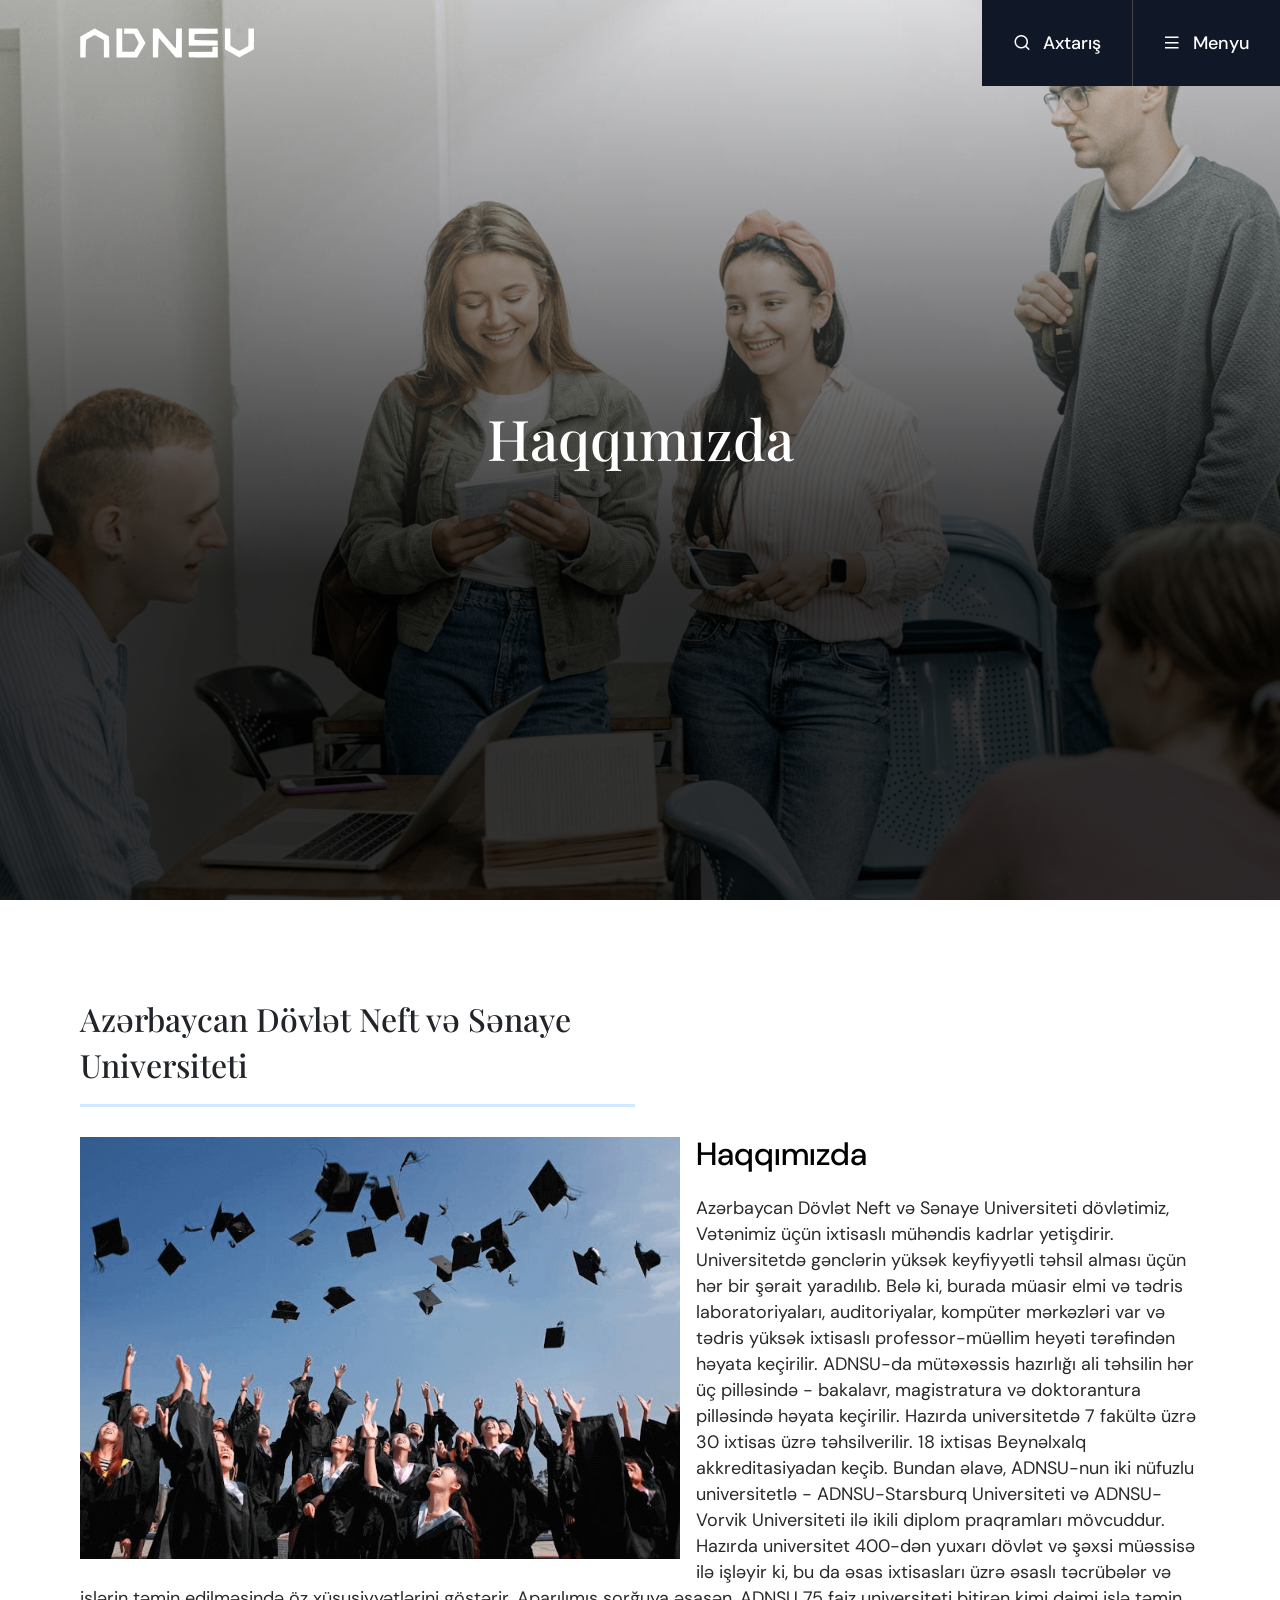
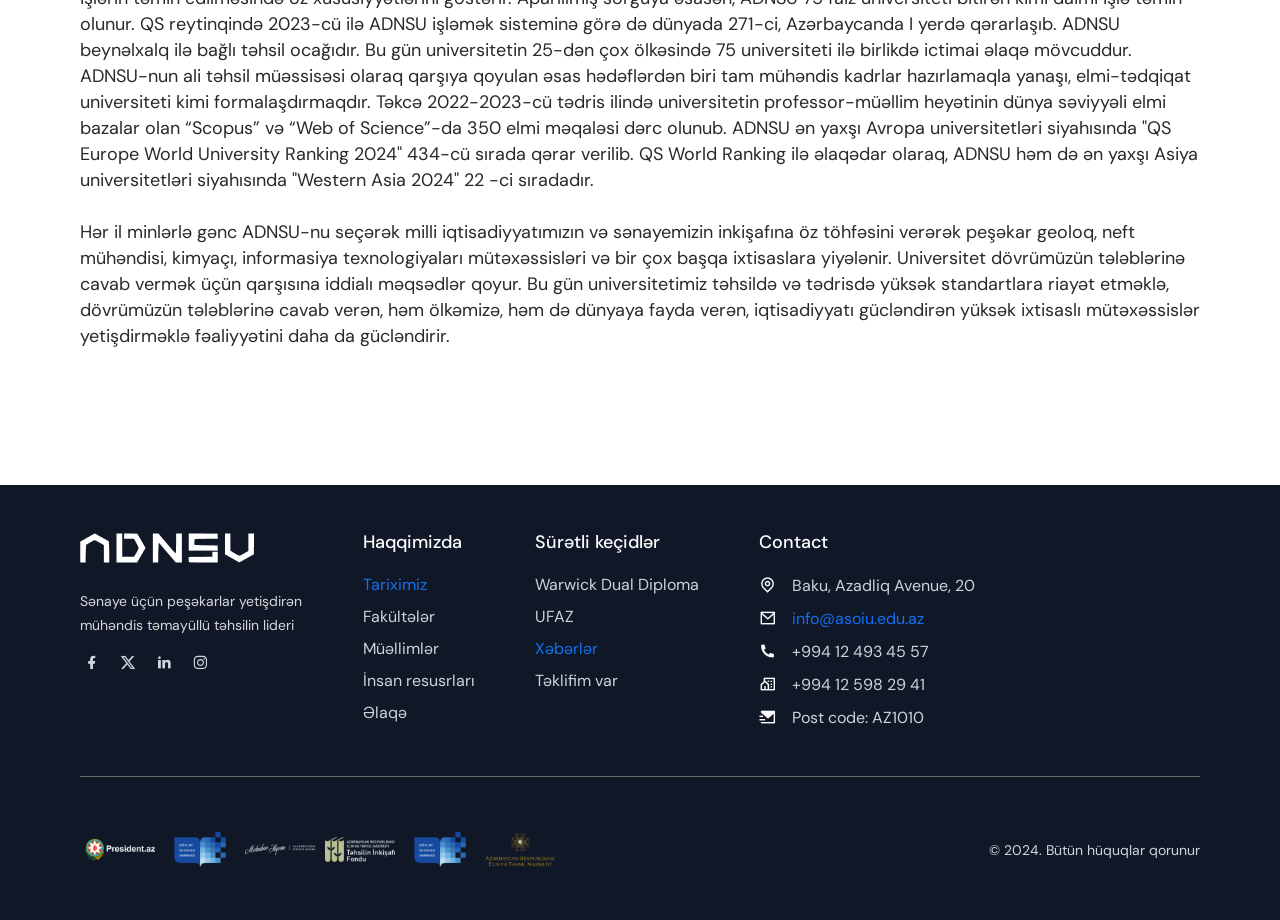
==== commit 1ba6ee7d: "beri" ====
--- a/about_us.html
+++ b/about_us.html
@@ -301,7 +301,7 @@
         </div>
     </header>
     <main class="main">
-        <section class="section">
+        <section class="section wow animate__animated animate__slideInUp" data-wow-offset="100">
             <h1 class="about__heading-title">Azərbaycan Dövlət Neft və Sənaye Universiteti</h1>
             <div class="about__content">
                 <img src="assets/img/about_us/1.png" alt="graduates" class="about__content-image">
--- a/assets/css/main.css
+++ b/assets/css/main.css
@@ -37,6 +37,7 @@
     background-size: cover;
     background-repeat: no-repeat;
     background-position: center center;
+    margin-bottom: 48px;
     overflow: hidden;
 }
 
@@ -765,6 +766,16 @@
     color: #FDFDFD;
 }
 
+.header__heading-left-center {
+    top: 50%;
+    right: unset;
+    bottom: unset;
+    left: 0px;
+    align-items: flex-start;
+    transform: translateY(-50%);
+    padding: 48px 80px;
+}
+
 .header__heading-left-bottom {
     top: unset;
     right: unset;
@@ -785,6 +796,20 @@
     padding: 0px 80px;
 }
 
+.header__heading-link-btn {
+    background-color: #0055CC;
+    border-radius: 4px;
+    text-decoration: none;
+    font-size: 18px;
+    color: #FFFFFF;
+    padding: 16px 48px;
+    transition: background-color 160ms linear;
+}
+
+.header__heading-link-btn:hover {
+    background-color: #003073;
+}
+
 .header__heading-content {
     display: flex;
     flex-direction: row;
@@ -792,8 +817,12 @@
     align-items: center;
 }
 
+.header__heading-title--separation {
+    width: 444px;
+}
+
 .header__heading-description--separation {
-    max-width: 480px;
+    width: 444px;
     font-size: 32px;
     line-height: 34px;
     text-align: left;
@@ -803,7 +832,10 @@
     width: 1px;
     height: 192px;
     background-color: #FFFFFF;
-    margin-right: 90px;
+}
+
+.header__heading-description--left {
+    text-align: left;
 }
 
 .main {
@@ -831,59 +863,6 @@
 .section__fluid {
     padding: 64px 0px;
 }
-
-/* .section__heading {
-    width: 100%;
-    height: auto;
-    display: flex;
-    flex-direction: column;
-    justify-content: center;
-    align-items: center;
-}
- */
-/* .section__title {
-    text-align: center;
-    font-size: 56px;
-    font-weight: 700;
-    line-height: 64px;
-    color: #000000;
-    margin-bottom: 24px;
-}
-
-.section__description {
-    text-align: center;
-    font-size: 22px;
-    font-weight: 400;
-    line-height: 34px;
-    color: #000000;
-    margin-bottom: 24px;
-}
-
-.section__link {
-    border: 1px solid #98A2B3;
-    text-decoration: none;
-    font-size: 22px;
-    font-weight: 500;
-    line-height: 34px;
-    color: #98A2B3;
-    padding: 14px 24px;
-    transition: background-color 160ms linear, color 160ms linear;
-} */
-
-/* .section__link:hover {
-    background-color: #98A2B3;
-    color: #FFFFFF;
-}
- */
-
-
-
-
-
-
-
-
-
 
 .login__section {
     width: 100%;
@@ -1006,42 +985,6 @@
     color: #D0D5DD;
 }
 
-
-
-
-
-
-
-
-
-
-
-
-
-
-
-
-
-
-
-
-
-
-
-
-
-
-
-
-
-
-
-
-
-
-
-
-
 .section__faculty-specializations-heading {
     width: 100%;
     height: auto;
@@ -1232,18 +1175,6 @@
     color: inherit;
 }
 
-
-
-
-
-
-
-
-
-
-
-
-
 .section__faculty-curriculum-heading {
     width: 100%;
     height: auto;
@@ -1318,25 +1249,6 @@
     color: #B53471;
 }
 
-
-
-
-
-
-
-
-
-
-
-
-
-
-
-
-
-
-
-
 .section__faculty-departments-heading {
     width: 100%;
     height: auto;
@@ -1430,11 +1342,6 @@
     color: inherit;
 }
 
-
-
-
-
-
 .section__faculty-laboratory-heading {
     width: 100%;
     height: auto;
@@ -1532,112 +1439,6 @@
     object-position: center center;
 }
 
-
-
-
-
-
-
-
-
-
-
-
-
-
-
-
-
-
-
-
-
-
-
-
-
-
-
-
-
-
-
-
-
-
-
-
-
-
-
-
-
-
-
-
-
-
-
-
-
-
-
-
-
-
-
-
-
-
-
-
-
-
-
-
-
-
-
-
-
-
-
-
-
-
-
-
-
-
-
-
-
-
-
-
-
-
-
-
-
-
-
-
-
-
-
-
-
-
-
-
-
-
-
-
-
-
-
 .section__projects-heading {
     width: 100%;
     height: auto;
@@ -1684,7 +1485,6 @@
     align-items: flex-start;
 }
 
-
 .project__carousel-item {
     width: 100%;
     height: auto;
@@ -1702,33 +1502,6 @@
     object-fit: contain;
     object-position: center center;
 }
-
-
-
-
-
-
-
-
-
-
-
-
-
-
-
-
-
-
-
-
-
-
-
-
-
-
-
 
 .section__history-heading {
     width: 100%;
@@ -1748,7 +1521,7 @@
     margin-bottom: 24px;
 }
 
-.section__history-heading-date {
+.faculty-laboratory__gallery-iteme {
     font-size: 16px;
     font-weight: 500;
     line-height: 24px;
@@ -1812,32 +1585,6 @@
     color: inherit;
 }
 
-
-
-
-
-
-
-
-
-
-
-
-
-
-
-
-
-
-
-
-
-
-
-
-
-
-
 .history__seemore-title {
     font-size: 28px;
     font-family: 'DM Sans';
@@ -1852,71 +1599,6 @@
     text-decoration: underline;
 }
 
-
-
-
-
-
-
-
-
-
-
-
-
-
-
-
-
-
-
-
-
-
-
-
-
-
-
-
-
-
-
-
-
-
-
-
-
-
-
-
-
-
-
-
-
-
-
-
-
-
-
-
-
-
-
-
-
-
-
-
-
-
-
-
-
-
 .section__partners-heading {
     width: 100%;
     height: auto;
@@ -1980,24 +1662,6 @@
     object-fit: contain;
     object-position: center center;
 }
-
-
-
-
-
-
-
-
-
-
-
-
-
-
-
-
-
-
 
 .faq__list {
     width: 100%;
@@ -2039,7 +1703,6 @@
     padding-right: 32px;
 }
 
-
 .faq__answer-list {
     width: 100%;
     height: auto;
@@ -2055,8 +1718,6 @@
     font-weight: 500;
     color: #353535;
     margin-right: 4px;
-
-
 }
 
 .faq__answer-list-item-description {
@@ -2075,7 +1736,6 @@
     align-items: flex-start;
 }
 
-
 .faq__question>i {
     display: flex;
     transform: rotate(0deg);
@@ -2101,51 +1761,6 @@
     line-height: 40px;
     color: #464646;
 }
-
-
-
-
-
-
-
-
-
-
-
-
-
-
-
-
-
-
-
-
-
-
-
-
-
-
-
-
-
-
-
-
-
-
-
-
-
-
-
-
-
-
-
-
-
 
 .section__profession-heading {
     width: 100%;
@@ -2276,33 +1891,6 @@
     transform: translateX(4px);
 }
 
-
-
-
-
-
-
-
-
-
-
-
-
-
-
-
-
-
-
-
-
-
-
-
-
-
-
-
 .section__conferences-heading {
     width: 100%;
     height: auto;
@@ -2372,47 +1960,6 @@
     text-align: center;
 }
 
-
-
-
-
-
-
-
-
-
-
-
-
-
-
-
-
-
-
-
-
-
-
-
-
-
-
-
-
-
-
-
-
-
-
-
-
-
-
-
-
-
 .section__recent-posts-heading {
     width: 100%;
     height: auto;
@@ -2476,9 +2023,9 @@
 
 .recent-post__link {
     text-decoration: none;
-    font-size: 16px;
-    font-weight: 500;
-    line-height: 32px;
+    font-size: 26px;
+    font-weight: 500;
+    line-height: 40px;
     color: #292929;
     margin-bottom: 12px;
     transition: color 160ms linear;
@@ -2487,6 +2034,7 @@
 .recent-post__link:hover {
     color: #1570EF;
 }
+
 
 .recent-post__time {
     font-size: 14px;
@@ -2520,31 +2068,6 @@
     object-fit: cover;
     object-position: center center;
 }
-
-
-
-
-
-
-
-
-
-
-
-
-
-
-
-
-
-
-
-
-
-
-
-
-
 
 .section__teachers-heading {
     width: 100%;
@@ -3305,12 +2828,25 @@
     /* Styles for the form container */
 }
 
-.form-row {
-    /* Styles for form row */
-}
-
-.form-group {
-    /* Styles for form group */
+.file-upload-button {
+    display: flex;
+    flex-direction: row;
+    justify-content: flex-start;
+    align-items: center;
+    background-color: transparent;
+    border: none;
+    outline: none;
+}
+
+.file-upload-button>img {
+    width: 42px;
+    height: 42px;
+    object-fit: contain;
+    object-position: center center;
+}
+
+.file-upload-input {
+    display: none;
 }
 
 
@@ -3797,7 +3333,7 @@
 
 .faculty__poster {
     width: 100%;
-    height: 304px;
+    height: 384px;
     border-radius: 2px;
     overflow: hidden;
 }
@@ -3816,7 +3352,6 @@
     flex-direction: column;
     justify-content: center;
     align-items: flex-start;
-    padding-right: 80px;
 }
 
 .faculty__title {
@@ -4249,6 +3784,7 @@
     align-items: center;
     flex-direction: column;
     background-color: #101828;
+    margin-top: 48px;
     overflow: hidden;
 }
 
@@ -4337,14 +3873,6 @@
 
 .footer__section-icon-link:not(:last-of-type)>i {
     margin-right: 12px;
-}
-
-.footer__nav-link-name {
-
-    font-family: "DM Sans";
-    font-size: 16px;
-    font-weight: 400;
-
 }
 
 .footer__nav {
@@ -5102,6 +4630,11 @@
     align-items: flex-start;
 }
 
+.act-hall__reservation>form {
+    width: 100%;
+    height: auto;
+}
+
 .act-hall__reservation-heading {
     margin-bottom: 32px;
 }
@@ -5116,14 +4649,28 @@
 .reservation__container {
     width: 100%;
     height: auto;
-    display: flex;
-    flex-direction: column;
-    align-items: center;
+    display: grid;
+    flex-direction: column;
+    justify-items: center;
+    align-content: center;
     background-color: #1A2232;
-    border-radius: 4px;
+    overflow-x: auto;
+}
+
+.reservation__container::-webkit-scrollbar {
+    height: 8px;
+}
+
+.reservation__container::-webkit-scrollbar-thumb {
+    background-color: #909090;
+}
+
+.reservation__container::-webkit-scrollbar-track {
+    background-color: #D9D9D9;
 }
 
 .reservation__table-wrapper {
+    min-width: 654px;
     margin: 20px;
 }
 
@@ -6021,16 +5568,11 @@
     margin-bottom: 10px;
 }
 
-.apply__heading-certificate-item-title {
+.apply__heading-certificate-item>.apply__heading-certificate-item-title:not(:last-of-type) {
     font-size: 16px;
     font-weight: 400;
     line-height: 26px;
     color: #353535;
-    margin-bottom: 12px;
-}
-
-.apply__heading-certificate-item>.apply__heading-certificate-item-title:not(:last-of-type) {
-
     margin-bottom: 12px;
 }
 
@@ -6462,6 +6004,22 @@
 }
 
 
+.digital__development-transition::-webkit-scrollbar {
+    height: 4px;
+    border-radius: 8px;
+}
+
+.digital__development-transition::-webkit-scrollbar-thumb {
+    background-color: #909090;
+    border-radius: 8px;
+}
+
+.digital__development-transition::-webkit-scrollbar-track {
+    background-color: #D9D9D9;
+    border-radius: 8px;
+}
+
+
 
 
 
@@ -6897,7 +6455,6 @@
 
 .digital__development-library-information-item-link {
     font-size: 18px;
-    font-family: DM Sans;
     font-weight: 500;
     text-decoration: none;
     color: #353535;
@@ -6906,16 +6463,14 @@
 
 .digital__development-library-information-item-link:hover {
     font-size: 18px;
-    font-family: DM Sans;
     font-weight: 500;
     color: #1570EF;
 }
-.digital__development-library-information-item-title{
-    font-family: "DM Sans";
+
+.digital__development-library-information-item-title {
     font-size: 16px;
     line-height: 32px;
     font-weight: 500;
-    
 }
 
 .digital__development-library-information-item-link.digital__development-library-information-item-title {
@@ -7074,6 +6629,7 @@
     flex-direction: column;
     justify-content: flex-start;
     align-items: flex-start;
+    list-style-type: disc;
 }
 
 .management__office-main-list {
@@ -7320,7 +6876,7 @@
     align-items: flex-start;
 }
 
-/* .digital__development-transition {
+.digital__development-transition {
     width: 100%;
     height: auto;
     display: flex;
@@ -7330,7 +6886,7 @@
     position: relative;
     margin: 22px 0;
 
-} */
+}
 
 .digital__development-transition-links {
     font-size: 16px;
@@ -7358,10 +6914,6 @@
 }
 
 
-
-
-
-
 .summer__school-academic {
     width: 100%;
     height: auto;
@@ -7507,6 +7059,8 @@
     font-weight: 400;
     color: #0055CC;
 }
+
+
 
 
 
@@ -7960,7 +7514,7 @@
 
 
 
-/* .digital__development-transition {
+.digital__development-transition {
     width: 100%;
     height: auto;
     display: flex;
@@ -7970,7 +7524,7 @@
     position: relative;
     margin: 22px 0;
 
-} */
+}
 
 .digital__development-transition-links {
     font-size: 16px;
@@ -8077,7 +7631,7 @@
     align-items: flex-start;
 }
 
-/* .digital__development-transition {
+.digital__development-transition {
     width: 100%;
     height: auto;
     display: flex;
@@ -8087,7 +7641,7 @@
     position: relative;
     margin: 22px 0;
 
-} */
+}
 
 .digital__development-transition-links {
     font-size: 16px;
@@ -8226,89 +7780,8 @@
     /*     .header__navbar {
         padding-left: 96px;
     } */
-    /* .latest-news__detail-description {
-        font-size: 20px;
-        line-height: 28px;
-    }
-
-    .section__recent-posts-heading-title {
-
-        font-size: 48px;
-    }
-
-    .faq__question-text {
-        font-size: 32px;
-    }
-
-    .faq__answer-text {
-        font-size: 22px;
-    }
-
-    .section__partners-heading-title {
-        font-size: 48px;
-    }
-
-    .partner__link {
-        width: 100px;
-    }
-
-    .footer__nav-link {
-
-        font-size: 22px;
-    }
-
-    .latest-news__detail-description {
-        font-size: 18px;
-        line-height: 28px;
-    }
-
-    .section__profession-heading-title {
-
-        font-size: 48px;
-    }
-
-    .section__recent-posts-heading-link {
-        font-size: 26px;
-        line-height: 32px;
-    }
-
-    .recent-post__link {
-        font-size: 26px;
-        line-height: 36px;
-    }
-
-    .recent-post__description {
-        font-size: 22px;
-    }
-
-    .recent-post__time {
-        font-size: 22px;
-    }
-
-    .recent-post__description {
-        font-size: 24px;
-        line-height: 38px;
-    }
-
-    .navbar__logo {
-        width: 198px;
-        height: 34px;
-        margin-left: 20px;
-    }
-
-    .section {
-        padding: 48px 24px;
-    }
-
-    .navbar__menu {
-        padding: 48px 24px;
-    } */
-
-
-
-    /* INDEX HTML */
-
-    /* INDEX HTML */
+
+
 }
 
 @media screen and (max-width: 1199px) and (min-width: 992px) {
@@ -8358,6 +7831,22 @@
         line-height: 82px;
     }
 
+    .header__heading-title .header__heading-title--separation {
+        margin-bottom: 0px;
+    }
+
+    .header__heading-vertical-separator {
+        display: none;
+    }
+
+    .header__heading-content {
+        display: none;
+    }
+
+    .header__heading-separation {
+        justify-content: center;
+    }
+
     .header__heading-description {
         font-size: 28px;
         line-height: 48px;
@@ -8384,10 +7873,7 @@
         line-height: 52px;
     }
 
-    .recent-post__link {
-        font-size: 26px;
-        line-height: 40px;
-    }
+   
 
     .recent-post__description {
         font-size: 22px;
@@ -8437,6 +7923,14 @@
     .section__projects-heading-title {
         font-size: 48px;
         line-height: 52px;
+    }
+
+    .section__act-hall {
+        grid-template-columns: 1fr;
+    }
+
+    .reservation__container {
+        order: -1;
     }
 
     /* 
@@ -8541,11 +8035,31 @@
         display: grid;
         grid-template-columns: repeat(2, auto);
     }
-}
-
+
+    .footer__copyright {
+        flex-direction: column;
+        align-items: flex-start;
+    }
+
+}
 
 @media screen and (max-width: 991px) and (min-width: 768px) {
 
+    .header__heading-title .header__heading-title--separation {
+        margin-bottom: 0px;
+    }
+
+    .header__heading-vertical-separator {
+        display: none;
+    }
+
+    .header__heading-content {
+        display: none;
+    }
+
+    .header__heading-separation {
+        justify-content: center;
+    }
 
     /*     .header__navbar {
         padding-left: 24px;
@@ -8568,6 +8082,14 @@
         gap: 64px;
     }
 
+    .section__act-hall {
+        grid-template-columns: 1fr;
+    }
+
+    .reservation__container {
+        order: -1;
+    }
+
 
 
     .profession__list {
@@ -8617,13 +8139,7 @@
         line-height: 28px;
     }
 
-    .recent-post__link {
-        text-decoration: none;
-        font-size: 22px;
-        font-weight: 500;
-        line-height: 38px;
-        margin-bottom: 22px;
-    }
+  
 
     .section__latest-news-title {
         font-size: 42px;
@@ -8772,6 +8288,11 @@
         font-size: 18px;
     }
 
+    .footer__copyright {
+        flex-direction: column;
+        align-items: flex-start;
+    }
+
     /*     .header__navbar {
         padding-left: 24px;
     } */
@@ -8794,10 +8315,25 @@
 
 @media screen and (max-width: 767px) and (min-width: 576px) {
 
-
     /*     .header__navbar {
         padding-left: 12px;
     } */
+
+    .header__heading-title .header__heading-title--separation {
+        margin-bottom: 0px;
+    }
+
+    .header__heading-vertical-separator {
+        display: none;
+    }
+
+    .header__heading-content {
+        display: none;
+    }
+
+    .header__heading-separation {
+        justify-content: center;
+    }
 
     .navbar__logo {
         margin-left: 16px;
@@ -8836,6 +8372,14 @@
     .summer__carousel-item.half {
         width: 100%;
         height: 362px;
+    }
+
+    .section__act-hall {
+        grid-template-columns: 1fr;
+    }
+
+    .reservation__container {
+        order: -1;
     }
 
 
@@ -9023,18 +8567,9 @@
         gap: 48px;
     }
 
-    .footer__partners {
-        width: 100%;
-        height: auto;
-        display: flex;
-        flex-direction: row;
-        justify-content: center;
+    .footer__copyright {
+        flex-direction: column;
         align-items: flex-start;
-    }
-
-    .footer__copyright {
-
-        flex-direction: column;
     }
 
     .footer__section-logo {
@@ -9080,28 +8615,30 @@
     }
 
     .student__committee-main {
-  
+
         grid-template-columns: 1fr;
-    
-    }
-
-}
-
-/* @media screen and (min-width: 575px){
-    .menu__container{
-        display: flex;
-    }
-
-    .menu__quick-links{
-        display: flex;
-    }
-
-    .menu-mobile__container{
+
+    }
+
+}
+
+@media screen and (max-width: 575px) {
+
+    .header__heading-title .header__heading-title--separation {
+        margin-bottom: 0px;
+    }
+
+    .header__heading-vertical-separator {
         display: none;
     }
-} */
-
-@media screen and (max-width: 575px) {
+
+    .header__heading-content {
+        display: none;
+    }
+
+    .header__heading-separation {
+        justify-content: center;
+    }
 
     /*     .header__navbar {
         padding-left: 12px;
@@ -9147,16 +8684,14 @@
         display: flex;
     }
 
-
-
-    /* NAv Title */
-
-
-    /* NAv Title */
-
-    /*     .header__navbar {
-        padding-left: 12px;
-    } */
+    .section__act-hall {
+        grid-template-columns: 1fr;
+    }
+
+    .reservation__container {
+        order: -1;
+    }
+
     .section__recent-posts-heading {
         align-items: flex-start;
         flex-direction: column;
@@ -9284,6 +8819,7 @@
 
     .footer__copyright {
         flex-direction: column;
+        align-items: flex-start;
     }
 
     .footer__partners {
@@ -9437,7 +8973,7 @@
         font-size: 18px;
         line-height: 38px;
     }
-    
+
 
 
     /* LIBRARY */
@@ -9526,8 +9062,14 @@
 
     /* ERROR_404 */
 
-
-
+    .section__register-page {
+
+        grid-template-columns: 1fr;
+    }
+
+    .section__register-quick-transition {
+        order: -1;
+    }
 
 
     /* ERROR_402 */
@@ -9607,11 +9149,9 @@
     }
 
     .faculty-department__poster {
-        height: 255px;
-    }
-
-
-    /* Faculties */
+        height: 256px;
+    }
+
     .faculty-curriculum__item {
 
         flex-direction: column;
@@ -9640,37 +9180,24 @@
         gap: 24px;
     }
 
-    /* Facultie */
-
-
-
-
-
-
-    /* NEWS */
+    .section__grow {
+        grid-template-columns: 1fr;
+    }
+
     .news {
         grid-template-columns: 1fr;
     }
 
-    /* NEWS */
-
-    /* project_management_office */
     .management__office-section {
         grid-template-columns: 1fr;
         gap: 20px;
     }
 
-    /* project_management_office */
-
-
-
-    /* student_scientific_society */
     .summer__school-academic-heading-title {
         font-size: 32px;
         line-height: 42px;
     }
 
-    /* student_scientific_society */
     .student__committee-main-poster {
         width: 100%;
         height: auto;
@@ -9687,15 +9214,11 @@
         height: 384px;
     }
 
-    /* asoiu_summer_school_about_us */
-
     .about__video-youtube {
         width: 100%;
         height: 100%;
     }
 
-
-    /* asoiu_summer_school_about_us */
     .campus__gallery-images {
         grid-template-columns: 1fr;
     }
